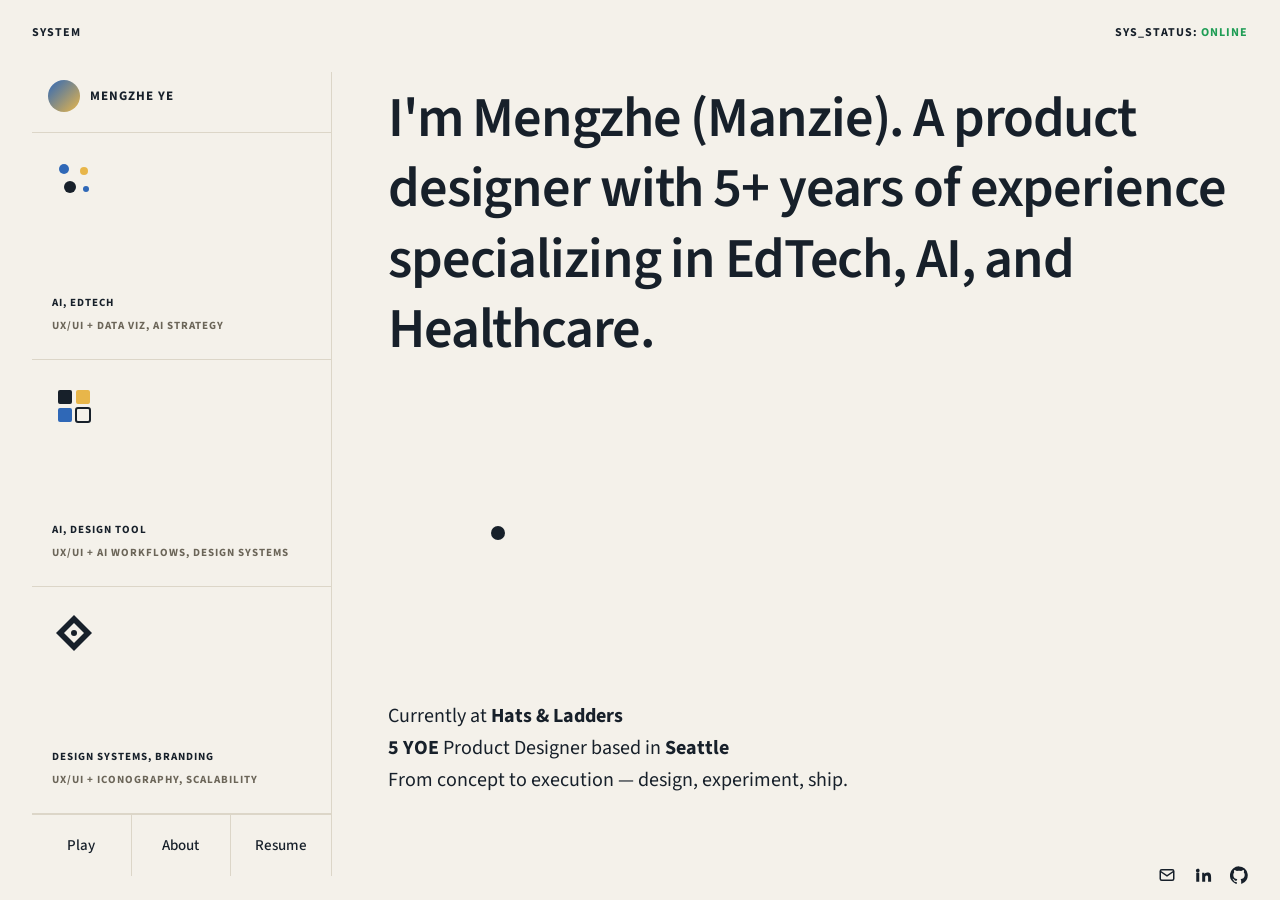
==== index.html @ 78b5b2fa "04/29" ====
<!DOCTYPE html>
<html lang="en">
<head>
  <meta charset="UTF-8">
  <meta name="viewport" content="width=device-width, initial-scale=1.0">
  <title>Mengzhe Ye — Thoughtful Creative</title>
  <style>
    @import url('https://fonts.googleapis.com/css2?family=Space+Mono:wght@400;700&family=Inter:wght@400;500;600;700;800;900&family=Source+Sans+Pro:wght@400;600;700&display=swap');

    * {
      margin: 0;
      padding: 0;
      box-sizing: border-box;
      text-decoration: none;
    }

    html, body {
      height: 100%;
      overflow: hidden;
    }

    body {
      background: #f4f1ea;
      font-family: 'Source Sans Pro', sans-serif;
      color: #17202a;
      -webkit-font-smoothing: antialiased;
    }

    /* ===== Top bar ===== */
    .topbar {
      position: fixed;
      top: 24px; left: 32px; right: 32px;
      display: flex;
      justify-content: space-between;
      align-items: center;
      font-family: 'Source Sans Pro', sans-serif;
      font-size: 12px;
      font-weight: 700;
      letter-spacing: 1px;
      color: #17202a;
      z-index: 50;
    }
    .status-online { color: #1f9d55; }

    /* ===== Layout ===== */
    .app {
      display: grid;
      grid-template-columns: 300px 1fr;
      height: 100vh;
      padding: 72px 32px 24px;
      gap: 0;
    }

    /* ===== Sidebar ===== */
    .sidebar {
      display: flex;
      flex-direction: column;
      border-right: 1px solid #dcd6c8;
      padding-right: 0;
    }

    .brand {
      padding: 8px 16px 20px;
      border-bottom: 1px solid #dcd6c8;
      display: flex;
      align-items: center;
      gap: 10px;
    }
    .brand-logo {
      width: 32px; height: 32px;
      border-radius: 50%;
      background: linear-gradient(135deg, #2F68B7 0%, #e8b64a 100%);
      flex-shrink: 0;
    }
    .brand-name {
      font-family: 'Source Sans Pro', sans-serif;
      font-size: 13px;
      font-weight: 700;
      letter-spacing: 1px;
    }

    .cards {
      flex: 1;
      display: flex;
      flex-direction: column;
    }

    .card {
      flex: 1;
      padding: 24px 20px;
      border-bottom: 1px solid #dcd6c8;
      cursor: pointer;
      position: relative;
      display: flex;
      flex-direction: column;
      justify-content: space-between;
      transition: background 0.25s ease, transform 0.25s ease, box-shadow 0.25s ease;
      background: transparent;
    }
    .card:hover {
      background: #ffffff;
      transform: translateX(4px);
      box-shadow: 0 8px 24px rgba(23, 32, 42, 0.08);
    }
    .card .card-logo {
      width: 44px; height: 44px;
      display: flex;
      align-items: center;
      justify-content: center;
      color: #17202a;
    }
    .card .card-logo svg { width: 100%; height: 100%; }

    .card .card-meta {
      font-family: 'Source Sans Pro', sans-serif;
      font-size: 11px;
      font-weight: 700;
      letter-spacing: 1px;
      color: #6b6558;
      line-height: 1.6;
    }
    .card .card-meta .tags {
      color: #17202a;
      display: block;
      margin-bottom: 6px;
    }

    .card .view-projects {
      position: absolute;
      top: 24px;
      right: 20px;
      height: 44px;
      display: flex;
      align-items: center;
      font-family: 'Source Sans Pro', sans-serif;
      font-size: 11px;
      font-weight: 700;
      letter-spacing: 1px;
      opacity: 0;
      transform: translateX(-4px);
      transition: opacity 0.25s ease, transform 0.25s ease;
      color: #17202a;
    }
    .card:hover .view-projects {
      opacity: 1;
      transform: translateX(0);
    }

    .bottom-nav {
      display: grid;
      grid-template-columns: 1fr 1fr 1fr;
      border-top: 1px solid #dcd6c8;
    }
    .bottom-nav a {
      padding: 20px 0;
      text-align: center;
      font-family: 'Source Sans Pro', sans-serif;
      font-size: 15px;
      font-weight: 500;
      color: #17202a;
      border-right: 1px solid #dcd6c8;
      cursor: pointer;
      transition: background 0.2s ease;
    }
    .bottom-nav a:last-child { border-right: none; }
    .bottom-nav a:hover { background: #ffffff; }

    /* ===== Main panel ===== */
    .main {
      position: relative;
      padding: 12px 0 0 56px;
      display: flex;
      flex-direction: column;
      justify-content: space-between;
      overflow: hidden;
    }

    /* Default hero */
    .hero {
      position: absolute;
      inset: 12px 0 80px 56px;
      display: flex;
      flex-direction: column;
      justify-content: space-between;
      opacity: 1;
      transition: opacity 0.35s ease;
    }
    .hero.hidden { opacity: 0; pointer-events: none; }

    .hero-headline {
      font-family: 'Source Sans Pro', sans-serif;
      font-weight: 600;
      font-size: clamp(36px, 4.4vw, 64px);
      letter-spacing: -0.02em;
      line-height: 1.25;
      max-width: 1100px;
      color: #17202a;
    }
    .hero-bullet {
      width: 14px; height: 14px;
      border-radius: 50%;
      background: #17202a;
      margin-left: 12%;
      align-self: flex-start;
    }
    .hero-meta {
      font-family: 'Source Sans Pro', sans-serif;
      font-size: 20px;
      line-height: 1.6;
      color: #17202a;
    }
    .hero-meta strong { font-weight: 700; }

    /* Preview (shown on hover) */
    .preview {
      position: absolute;
      inset: 12px 0 80px 56px;
      opacity: 0;
      pointer-events: none;
      transition: opacity 0.35s ease;
      overflow: hidden;
      border-radius: 6px;
    }
    .preview.active { opacity: 1; }

    .preview-bg {
      position: absolute;
      inset: 0;
      background-size: cover;
      background-position: center;
      transform: scale(1.04);
      transition: transform 0.6s ease;
    }
    .preview.active .preview-bg { transform: scale(1); }

    .preview-scrim {
      position: absolute;
      inset: 0;
      background: linear-gradient(180deg, rgba(10,18,32,0.25) 0%, rgba(10,18,32,0.6) 100%);
    }

    .preview-content {
      position: relative;
      height: 100%;
      padding: 48px 48px 56px;
      display: flex;
      flex-direction: column;
      justify-content: space-between;
      color: #ffffff;
    }
    .preview-title {
      font-family: 'Source Sans Pro', sans-serif;
      font-weight: 600;
      font-size: clamp(36px, 4.4vw, 64px);
      letter-spacing: -0.02em;
      line-height: 1.25;
      max-width: 900px;
    }
    .preview-info {
      display: grid;
      grid-template-columns: 1fr 1fr;
      gap: 48px;
      max-width: 900px;
    }
    .preview-info h4 {
      font-family: 'Source Sans Pro', sans-serif;
      font-size: 11px;
      font-weight: 700;
      letter-spacing: 1px;
      opacity: 0.8;
      margin-bottom: 10px;
    }
    .preview-info p {
      font-family: 'Source Sans Pro', sans-serif;
      font-size: 17px;
      line-height: 1.5;
      font-weight: 400;
    }
    .preview-info p strong { font-weight: 700; }
    .preview-info ul {
      list-style: none;
      display: flex;
      flex-direction: column;
      gap: 6px;
    }
    .preview-info ul li {
      font-family: 'Source Sans Pro', sans-serif;
      font-size: 17px;
      line-height: 1.4;
    }
    .preview-info ul li .ico { margin-right: 8px; }

    /* ===== Footer ===== */
    .footer {
      position: fixed;
      left: 32px; right: 32px; bottom: 16px;
      display: flex;
      justify-content: flex-end;
      align-items: center;
      font-family: 'Source Sans Pro', sans-serif;
      font-size: 12px;
      color: #4a4637;
      z-index: 40;
    }
    .footer .socials {
      display: flex;
      gap: 18px;
      color: #17202a;
    }
    .footer .socials a {
      color: #17202a;
      display: inline-flex;
      align-items: center;
      gap: 4px;
    }
    .footer .socials svg { width: 18px; height: 18px; }

    /* ===== Case Study Overlay ===== */
    .case-study {
      position: fixed;
      inset: 0;
      background: #f4f1ea;
      z-index: 100;
      overflow-y: auto;
      opacity: 0;
      pointer-events: none;
      transition: opacity 0.35s ease;
    }
    .case-study.open {
      opacity: 1;
      pointer-events: auto;
    }
    .case-study-inner {
      padding: 64px 144px;
      max-width: none;
    }

    .case-close {
      position: fixed;
      top: 64px;
      right: 144px;
      z-index: 110;
      background: #17202a;
      color: #f4f1ea;
      border: none;
      width: 44px;
      height: 44px;
      border-radius: 50%;
      cursor: pointer;
      font-family: 'Source Sans Pro', sans-serif;
      font-size: 20px;
      font-weight: 400;
      display: flex;
      align-items: center;
      justify-content: center;
      transition: transform 0.2s ease, background 0.2s ease;
    }
    .case-close:hover { transform: rotate(90deg); background: #000; }

    /* Header section */
    .cs-header {
      padding: 80px 0 0;
    }
    .cs-title {
      font-family: 'Source Sans Pro', sans-serif;
      font-size: clamp(40px, 5vw, 72px);
      font-weight: 700;
      letter-spacing: -0.02em;
      line-height: 1.05;
      color: #17202a;
      margin-bottom: 12px;
    }
    .cs-subtitle {
      font-family: 'Source Sans Pro', sans-serif;
      font-size: clamp(20px, 2vw, 28px);
      font-weight: 400;
      color: #17202a;
      margin-bottom: 64px;
    }
    .cs-facts {
      display: grid;
      grid-template-columns: repeat(4, 1fr);
      gap: 64px;
      max-width: 1400px;
    }
    .cs-facts h4 {
      font-family: 'Source Sans Pro', sans-serif;
      font-size: 20px;
      font-weight: 700;
      color: #17202a;
      margin-bottom: 16px;
    }
    .cs-facts ul {
      list-style: none;
    }
    .cs-facts li,
    .cs-facts p {
      font-family: 'Source Sans Pro', sans-serif;
      font-size: 17px;
      font-weight: 400;
      line-height: 1.5;
      color: #17202a;
    }

    /* Hero image placeholder */
    .cs-hero-image {
      margin-top: 80px;
      width: 100%;
      height: 1200px;
      background: #d5cfc0;
      border-radius: 4px;
      display: flex;
      align-items: center;
      justify-content: center;
      font-family: 'Source Sans Pro', sans-serif;
      font-size: 14px;
      font-weight: 600;
      letter-spacing: 1px;
      color: #8a8372;
      text-transform: uppercase;
    }

    /* Impact section */
    .cs-impact {
      margin-top: 80px;
      padding: 0;
    }
    .cs-impact-sub {
      font-family: 'Source Sans Pro', sans-serif;
      font-size: 16px;
      font-weight: 700;
      letter-spacing: 2px;
      color: #6b3fd4;
      text-transform: uppercase;
      margin-bottom: 16px;
    }
    .cs-impact-heading {
      font-family: 'Source Sans Pro', sans-serif;
      font-size: 24px;
      font-weight: 700;
      line-height: 1.25;
      letter-spacing: -0.01em;
      color: #17202a;
      margin-bottom: 16px;
      max-width: 1000px;
    }
    .cs-impact-grid {
      display: grid;
      grid-template-columns: 1fr 1fr;
      gap: 56px 96px;
    }
    .cs-stat-num {
      font-family: 'Source Sans Pro', sans-serif;
      font-size: 64px;
      font-weight: 700;
      line-height: 1.1;
      letter-spacing: -0.02em;
      color: #6b3fd4;
      margin-bottom: 12px;
    }
    .cs-stat-desc {
      font-family: 'Source Sans Pro', sans-serif;
      font-size: 20px;
      font-weight: 400;
      line-height: 1.45;
      color: #17202a;
      max-width: 520px;
    }

    /* Contribution section (reuses impact layout) */
    .cs-contribution {
      margin-top: 80px;
    }
    .cs-contribution-body {
      font-family: 'Source Sans Pro', sans-serif;
      font-size: 20px;
      font-weight: 400;
      line-height: 1.55;
      color: #17202a;
      width: 100%;
    }

    /* Detailed / narrative sections */
    .cs-detail {
      margin-top: 80px;
      padding: 0;
      max-width: 1400px;
    }
    .cs-section {
      margin-top: 104px;
    }
    .cs-section:last-child {
      padding-bottom: 96px;
    }
    .cs-section-body {
      font-family: 'Source Sans Pro', sans-serif;
      font-size: 20px;
      font-weight: 400;
      line-height: 1.55;
      color: #17202a;
      width: 100%;
    }
    .cs-section-body p + p { margin-top: 16px; }
    .cs-section-body ul {
      list-style: disc;
      padding-left: 24px;
      margin-top: 12px;
    }
    .cs-section-body ul li { margin-bottom: 8px; }

    /* Image blocks */
    .cs-images {
      margin-top: 40px;
      display: grid;
      gap: 24px;
    }
    .cs-images.layout-single   { grid-template-columns: 1fr; }
    .cs-images.layout-2-col    { grid-template-columns: repeat(2, 1fr); }
    .cs-images.layout-3-col    { grid-template-columns: repeat(3, 1fr); }
    .cs-images.layout-4-col    { grid-template-columns: repeat(4, 1fr); }
    .cs-images.layout-2x2      { grid-template-columns: repeat(2, 1fr); }
    .cs-images.layout-stacked  { grid-template-columns: 1fr; }
    .cs-images.layout-asymmetric {
      grid-template-columns: 2fr 1fr;
      grid-auto-rows: auto;
    }
    .cs-images.layout-asymmetric .cs-image:first-child { grid-row: span 2; }

    .cs-image {
      display: flex;
      flex-direction: column;
      gap: 10px;
    }
    .cs-image .cs-image-box {
      width: 100%;
      background: #d5cfc0;
      border-radius: 4px;
      display: flex;
      align-items: center;
      justify-content: center;
      font-family: 'Source Sans Pro', sans-serif;
      font-size: 12px;
      font-weight: 600;
      letter-spacing: 1px;
      color: #8a8372;
      text-transform: uppercase;
    }
    .cs-image .cs-image-caption {
      font-family: 'Source Sans Pro', sans-serif;
      font-size: 14px;
      font-weight: 400;
      color: #6b6558;
      line-height: 1.4;
    }
    .cs-lead {
      font-family: 'Source Sans Pro', sans-serif;
      font-size: clamp(18px, 1.4vw, 22px);
      font-weight: 400;
      color: #17202a;
      margin-bottom: 24px;
    }
    .cs-headline {
      font-family: 'Source Sans Pro', sans-serif;
      font-size: clamp(36px, 3.6vw, 56px);
      font-weight: 700;
      line-height: 1.15;
      letter-spacing: -0.01em;
      color: #17202a;
      margin-bottom: 40px;
    }
    .cs-body {
      font-family: 'Source Sans Pro', sans-serif;
      font-size: clamp(17px, 1.2vw, 20px);
      font-weight: 400;
      line-height: 1.6;
      color: #17202a;
      max-width: 1100px;
    }
    /* Overview callouts */
    .cs-callouts { display: grid; grid-template-columns: 1fr 1fr; gap: 24px; margin-top: 40px; }
    .cs-callout { border-radius: 20px; padding: 32px; display: flex; flex-direction: column; gap: 24px; }
    .cs-callout--purple { background: #e6dbf7; }
    .cs-callout--cream { background: #f4e8d0; }
    .cs-callout-tag {
      display: inline-block; align-self: flex-start; padding: 8px 16px; border-radius: 10px;
      font-family: 'Source Sans Pro', sans-serif; font-size: 18px; font-weight: 700; color: #17202a;
    }
    .cs-callout--purple .cs-callout-tag { background: #c9b5ea; }
    .cs-callout--cream .cs-callout-tag { background: #e8d5a5; }
    .cs-callout-body {
      font-family: 'Source Sans Pro', sans-serif; font-size: 22px; font-weight: 400;
      line-height: 1.5; color: #17202a; margin: 0;
    }
    .cs-callout-icon { font-size: 40px; margin-top: auto; }
    .cs-goal {
      margin-top: 24px; background: #faf9fb; border-radius: 20px;
      padding: 48px 56px; text-align: center;
    }
    .cs-goal-icon { font-size: 48px; margin-bottom: 16px; }
    .cs-goal-heading {
      font-family: 'Source Sans Pro', sans-serif; font-size: 32px; font-weight: 700;
      color: #17202a; margin: 0 0 24px 0;
    }
    .cs-goal-list {
      list-style: none; padding: 0; margin: 0 auto; display: flex; flex-direction: column;
      gap: 16px; max-width: 760px; text-align: left;
    }
    .cs-goal-list li {
      display: flex; align-items: flex-start; gap: 16px;
      font-family: 'Source Sans Pro', sans-serif; font-size: 22px; line-height: 1.5; color: #17202a;
    }
    .cs-goal-check {
      flex-shrink: 0; width: 32px; height: 32px; border-radius: 8px;
      background: #8b5cf6; color: #fff; display: flex; align-items: center; justify-content: center;
      font-weight: 700; font-size: 18px; margin-top: 2px;
    }
    /* Split layout (Solution) */
    .cs-split {
      display: grid; grid-template-columns: 308px 1fr; gap: 80px; align-items: start; margin-top: 24px;
    }
    .cs-split-left {
      position: sticky; top: 80px; opacity: 0; transform: translateX(-40px);
      transition: opacity 0.7s ease, transform 0.7s ease;
    }
    .cs-split-left.is-visible { opacity: 1; transform: translateX(0); }
    .cs-split-right { display: flex; flex-direction: column; gap: 32px; }
    @media (max-width: 900px) {
      .cs-split { grid-template-columns: 1fr; gap: 32px; }
      .cs-split-left { position: static; }
    }
    .cs-tabs { display: flex; flex-direction: column; gap: 8px; }
    .cs-tab {
      text-align: left; background: transparent; border: none; border-left: 3px solid #e5e7eb;
      padding: 14px 20px; cursor: pointer; font-family: 'Source Sans Pro', sans-serif;
      font-size: 18px; font-weight: 500; line-height: 1.4; color: #6b7280;
      transition: all 0.25s ease;
    }
    .cs-tab:hover { color: #17202a; }
    .cs-tab.is-active {
      border-left-color: #6b3fd4; color: #17202a; font-weight: 700; background: #f5f0ff;
    }
    .cs-tab-num {
      display: block; font-family: 'Space Mono', monospace; font-size: 12px;
      color: #6b3fd4; letter-spacing: 0.08em; margin-bottom: 4px;
    }
    .cs-tab-panel { display: none; }
    .cs-tab-panel.is-active { display: block; }
    .cs-image-box.cs-image-contain {
      background: #f5f0ff; display: flex; align-items: center; justify-content: center;
      padding: 24px; box-sizing: border-box; height: auto !important;
    }
    .cs-image-contain img { width: 100%; height: auto; display: block; }
    /* Research synthesis graph */
    .cs-synth { margin-top: 40px; position: relative; }
    .cs-synth-quotes { display: grid; grid-template-columns: 1fr 1fr 1fr; gap: 24px; align-items: center; }
    .cs-synth-col { display: flex; flex-direction: column; gap: 24px; }
    .cs-synth-quote {
      background: #f5f2fa; border-radius: 16px; padding: 28px 28px 24px;
      box-shadow: 0 1px 2px rgba(0,0,0,0.03);
    }
    .cs-synth-mark {
      font-family: 'Source Sans Pro', sans-serif; font-size: 40px; line-height: 1;
      font-weight: 700; color: #4a3f8a; margin-bottom: 12px;
    }
    .cs-synth-text {
      font-family: 'Source Sans Pro', sans-serif; font-size: 18px; font-weight: 600;
      line-height: 1.45; color: #4a3f8a; margin: 0 0 20px 0;
    }
    .cs-synth-role {
      font-family: 'Source Sans Pro', sans-serif; font-size: 14px; color: #6b6b85;
    }
    .cs-synth-arrows { height: 80px; position: relative; margin: 8px 0; }
    .cs-synth-arrows svg { width: 100%; height: 100%; display: block; }
    .cs-synth-challenges { display: grid; grid-template-columns: 1fr 1fr 1fr; gap: 24px; }
    .cs-synth-challenge {
      background: #4a3f8a; color: #fff; border-radius: 16px; padding: 28px; min-height: 180px;
    }
    .cs-synth-challenge-label {
      font-family: 'Source Sans Pro', sans-serif; font-size: 14px; font-weight: 400;
      color: #c9c2e8; margin-bottom: 12px;
    }
    .cs-synth-challenge-title {
      font-family: 'Source Sans Pro', sans-serif; font-size: 20px; font-weight: 700;
      line-height: 1.35; margin: 0;
    }
    /* Insights 4-card row */
    .cs-insight-grid {
      margin-top: 40px; display: grid; grid-template-columns: repeat(4, 1fr); gap: 32px;
    }
    .cs-insight-card { display: flex; flex-direction: column; gap: 20px; }
    .cs-insight-icon { font-size: 48px; line-height: 1; }
    .cs-insight-text {
      font-family: 'Source Sans Pro', sans-serif; font-size: 20px; font-weight: 400;
      line-height: 1.5; color: #17202a; margin: 0;
    }
    /* Case study top nav */
    .cs-topnav {
      position: sticky; top: 16px; z-index: 5;
      display: grid; grid-template-columns: 1fr 2fr 1fr; align-items: center;
      padding: 16px 28px; margin: 16px 24px 0;
      background: #0e1218; border: 1px solid #2a2f38; border-radius: 18px;
      font-family: 'Source Sans Pro', sans-serif; font-size: 16px; color: #d8dde5;
    }
    .cs-topnav-left { text-align: left; display: flex; align-items: center; gap: 10px; }
    .cs-topnav-center { text-align: center; color: #fff; font-weight: 500; }
    .cs-topnav-right {
      text-align: right; display: flex; align-items: center; justify-content: flex-end; gap: 10px;
      font-family: 'Source Sans Pro', sans-serif; font-size: 16px; font-weight: 700;
      letter-spacing: 2px; color: #6b3fd4; text-transform: uppercase;
    }
    .cs-topnav-right::before {
      content: ""; width: 8px; height: 8px; border-radius: 50%;
      background: #6b3fd4; box-shadow: 0 0 10px #6b3fd4;
    }
    .cs-topnav-back {
      cursor: pointer; background: none; border: none; color: #d8dde5; font-size: 16px;
      display: inline-flex; align-items: center; gap: 8px; padding: 0; font-family: inherit;
    }
    .cs-topnav-back:hover { color: #fff; }
  </style>
</head>
<body>

  <div class="topbar">
    <span>SYSTEM</span>
    <span>SYS_STATUS: <span class="status-online">ONLINE</span></span>
  </div>

  <div class="app">

    <!-- SIDEBAR -->
    <aside class="sidebar">

      <div class="brand">
        <div class="brand-logo"></div>
        <div class="brand-name">MENGZHE YE</div>
      </div>

      <div class="cards">

        <div class="card" data-project="cluster">
          <div class="card-logo">
            <svg viewBox="0 0 44 44" fill="none">
              <circle cx="12" cy="12" r="5" fill="#2F68B7"/>
              <circle cx="32" cy="14" r="4" fill="#e8b64a"/>
              <circle cx="18" cy="30" r="6" fill="#17202a"/>
              <circle cx="34" cy="32" r="3" fill="#2F68B7"/>
            </svg>
          </div>
          <div class="card-meta">
            <span class="tags">AI, EDTECH</span>
            UX/UI + DATA VIZ, AI STRATEGY
          </div>
          <div class="view-projects">View project ↗</div>
        </div>

        <div class="card" data-project="imagegen">
          <div class="card-logo">
            <svg viewBox="0 0 44 44" fill="none">
              <rect x="6" y="6" width="14" height="14" rx="2" fill="#17202a"/>
              <rect x="24" y="6" width="14" height="14" rx="2" fill="#e8b64a"/>
              <rect x="6" y="24" width="14" height="14" rx="2" fill="#2F68B7"/>
              <rect x="24" y="24" width="14" height="14" rx="2" stroke="#17202a" stroke-width="2"/>
            </svg>
          </div>
          <div class="card-meta">
            <span class="tags">AI, DESIGN TOOL</span>
            UX/UI + AI WORKFLOWS, DESIGN SYSTEMS
          </div>
          <div class="view-projects">View project ↗</div>
        </div>

        <div class="card" data-project="icons">
          <div class="card-logo">
            <svg viewBox="0 0 44 44" fill="none">
              <path d="M22 4 L40 22 L22 40 L4 22 Z" fill="#17202a"/>
              <path d="M22 12 L32 22 L22 32 L12 22 Z" fill="#f4f1ea"/>
              <circle cx="22" cy="22" r="3" fill="#17202a"/>
            </svg>
          </div>
          <div class="card-meta">
            <span class="tags">DESIGN SYSTEMS, BRANDING</span>
            UX/UI + ICONOGRAPHY, SCALABILITY
          </div>
          <div class="view-projects">View project ↗</div>
        </div>

      </div>

      <nav class="bottom-nav">
        <a href="#play">Play</a>
        <a href="#about">About</a>
        <a href="#resume">Resume</a>
      </nav>

    </aside>

    <!-- MAIN PANEL -->
    <main class="main">

      <div class="hero" id="hero">
        <h1 class="hero-headline">
          I'm Mengzhe (Manzie). A product designer with 5+ years of experience specializing in EdTech, AI, and Healthcare.
        </h1>
        <div class="hero-bullet"></div>
        <div class="hero-meta">
          Currently at <strong>Hats &amp; Ladders</strong><br>
          <strong>5 YOE</strong> Product Designer based in <strong>Seattle</strong><br>
          From concept to execution — design, experiment, ship.
        </div>
      </div>

      <!-- Project previews -->
      <div class="preview" data-preview="cluster">
        <div class="preview-bg" style="background:
          radial-gradient(circle at 20% 30%, rgba(47,104,183,0.9), transparent 45%),
          radial-gradient(circle at 80% 20%, rgba(232,182,74,0.75), transparent 50%),
          radial-gradient(circle at 60% 80%, rgba(23,32,42,0.95), transparent 60%),
          linear-gradient(135deg, #0c1a2e 0%, #1b3a63 100%);"></div>
        <div class="preview-scrim"></div>
        <div class="preview-content">
          <h2 class="preview-title">Gamified Middle School Career Learning Platform</h2>
          <div class="preview-info">
            <div>
              <h4>ROLE</h4>
              <p><strong>Lead Designer</strong> of AI-driven insight reports for career-readiness educators</p>
            </div>
            <div>
              <h4>IMPACT</h4>
              <ul>
                <li><span class="ico">🧭</span><strong>Clarified AI outputs</strong> into actionable insights</li>
                <li><span class="ico">🤝</span><strong>Raised educator trust</strong> with transparent reasoning</li>
                <li><span class="ico">📈</span><strong>Scaled reporting</strong> across 100+ district cohorts</li>
              </ul>
            </div>
          </div>
        </div>
      </div>

      <div class="preview" data-preview="imagegen">
        <div class="preview-bg" style="background:
          radial-gradient(circle at 75% 25%, rgba(232,182,74,0.85), transparent 55%),
          radial-gradient(circle at 25% 75%, rgba(47,104,183,0.85), transparent 55%),
          linear-gradient(135deg, #1a1d2b 0%, #3b2a12 100%);"></div>
        <div class="preview-scrim"></div>
        <div class="preview-content">
          <h2 class="preview-title">Scalable AI Image Generation Tool</h2>
          <div class="preview-info">
            <div>
              <h4>ROLE</h4>
              <p><strong>Product Designer</strong> for an internal AI image tool used across marketing &amp; product</p>
            </div>
            <div>
              <h4>IMPACT</h4>
              <ul>
                <li><span class="ico">⚡</span><strong>Cut production time</strong> by 70% on visual assets</li>
                <li><span class="ico">🎨</span><strong>Preserved brand</strong> across AI-generated output</li>
                <li><span class="ico">🧩</span><strong>Shipped prompt library</strong> adopted by 4 teams</li>
              </ul>
            </div>
          </div>
        </div>
      </div>

      <div class="preview" data-preview="icons">
        <div class="preview-bg" style="background:
          radial-gradient(circle at 30% 30%, rgba(47,104,183,0.8), transparent 55%),
          radial-gradient(circle at 70% 70%, rgba(244,241,234,0.2), transparent 55%),
          linear-gradient(135deg, #0f1420 0%, #26304a 100%);"></div>
        <div class="preview-scrim"></div>
        <div class="preview-content">
          <h2 class="preview-title">Scalable Icon System</h2>
          <div class="preview-info">
            <div>
              <h4>ROLE</h4>
              <p><strong>Design Systems Lead</strong> on a unified iconography library across platforms</p>
            </div>
            <div>
              <h4>IMPACT</h4>
              <ul>
                <li><span class="ico">🧱</span><strong>Unified 400+ icons</strong> into a single token system</li>
                <li><span class="ico">🚀</span><strong>Cut handoff time</strong> for new features by 40%</li>
                <li><span class="ico">🪞</span><strong>Consistent brand</strong> across web, mobile &amp; docs</li>
              </ul>
            </div>
          </div>
        </div>
      </div>

    </main>
  </div>

  <!-- ===== Case Study: Cluster Report Insights ===== -->
  <div class="case-study" id="case-cluster" aria-hidden="true">
    <div class="case-study-inner">

      <nav class="cs-topnav">
        <div class="cs-topnav-left">
          <button class="cs-topnav-back" id="cs-topnav-home" aria-label="Back to home">← Home</button>
        </div>
        <div class="cs-topnav-center">Career Education — Gamified MS Career Learning Platform</div>
        <div class="cs-topnav-right">Context</div>
      </nav>

      <section class="cs-header">
        <h1 class="cs-title">Reimagining Career Exploration Through Gamified Learning Systems.</h1>
        <p class="cs-subtitle">Product Designer @Hats &amp; Ladders</p>

        <div class="cs-facts">
          <div>
            <h4>Timeline</h4>
            <p>4 months</p>
          </div>
          <div>
            <h4>Role</h4>
            <ul>
              <li>AI Strategy</li>
              <li>UX / UI Design</li>
              <li>Data Visualization</li>
              <li>User Testing</li>
            </ul>
          </div>
          <div>
            <h4>With</h4>
            <ul>
              <li>Product Manager</li>
              <li>Engineering Team</li>
              <li>Data Scientist</li>
              <li>Learning Designers</li>
            </ul>
          </div>
          <div>
            <h4>Team</h4>
            <p>AI Platform Team</p>
          </div>
        </div>
      </section>

      <div class="cs-hero-image">Header image placeholder</div>

      <section class="cs-impact">
        <div class="cs-impact-sub">Impact</div>
        <h2 class="cs-impact-heading">What we achieved in 2026 Q1</h2>
        <div class="cs-impact-grid">
          <div>
            <div class="cs-stat-num">10+</div>
            <p class="cs-stat-desc">new school district contracts by enabling more flexible, classroom-ready delivery.</p>
          </div>
          <div>
            <div class="cs-stat-num">Tier 2</div>
            <p class="cs-stat-desc">verified, expanding the addressable learner base from 300K workforce-focused Climbers to over 30M students across grades 6–12.</p>
          </div>
          <div>
            <div class="cs-stat-num">5+</div>
            <p class="cs-stat-desc">new industry partnerships with instructional leaders including IBM SkillsBuild, the NFL, and AT&amp;T.</p>
          </div>
          <div>
            <div class="cs-stat-num">3×</div>
            <p class="cs-stat-desc">students leave their first session with a strong sense of direction—shifting from exploration to decision.</p>
          </div>
        </div>
      </section>

      <section class="cs-contribution">
        <div class="cs-impact-sub">My Contribution</div>
        <h2 class="cs-impact-heading">How I shaped the experience</h2>
        <p class="cs-contribution-body">
          I designed and shipped a middle school platform experience that balances student engagement with educator control—turning structured curriculum into something students actually want to use. My core contribution was building the system that connects it all: aligning progression logic, content frameworks, and UI patterns into a scalable experience. This enabled personalized learning for students while giving educators meaningful visibility—shifting the platform from a static tool into an engaging, guided learning environment.
        </p>
      </section>

      <!-- OVERVIEW -->
      <section id="Overview" class="cs-section">
        <div class="cs-impact-sub">Business Goals</div>
        <h2 class="cs-impact-heading">Why career education needed to feel more alive</h2>
        <p class="cs-body">
          Middle school is the core opportunity as we upgrade our MVP product with new features and "magic moments" to nail product market fit. We need to acquire new industry partners and grow sales funnel with school districts. We also found most competitors focus on tracking things to finish—tracking hours, scheduling, and video resources—few effectively capture or validate what students actually learn.
        </p>
        <div class="cs-callouts">
          <div class="cs-callout cs-callout--purple">
            <span class="cs-callout-tag">District Needs</span>
            <p class="cs-callout-body">Districts need structured, standards-aligned content — but coaches need the flexibility to adapt delivery in real time. Current models force a choice between the two.</p>
            <div class="cs-callout-icon">👥</div>
          </div>
          <div class="cs-callout cs-callout--cream">
            <span class="cs-callout-tag">Our Technical Limitation</span>
            <p class="cs-callout-body">The existing assignment framework and constraints within the Learnosity API integration slow down our ability to build scalable, brand-aligned gamified experiences.</p>
            <div class="cs-callout-icon">⏳</div>
          </div>
        </div>
        <div class="cs-goal">
          <div class="cs-goal-icon">🎯</div>
          <h3 class="cs-goal-heading">2025 Q4 and 2026 Q1-2 Goal</h3>
          <ul class="cs-goal-list">
            <li><span class="cs-goal-check">✓</span><span>Boost at least #1M in school district sales and prove product market fit with MS program (app+workbooks+toolkit)</span></li>
            <li><span class="cs-goal-check">✓</span><span>Empower and delight our users: create a virtuous cycle of engagement and</span></li>
          </ul>
        </div>
      </section>

      <!-- DESIGN GOALS -->
      <section id="solution" class="cs-section">
        <div class="cs-impact-sub">Solution</div>
        <h2 class="cs-impact-heading">A progressive journey through clusters, pathways, and Hats</h2>
        <div class="cs-section-body">
          <p>The final experience centers on discovering career "Hats" across 16 clusters through engaging, easy-to-digest activities. Learners begin with broad exploration, progress into clusters and related pathways, and then unlock more specific career content based on their activity history.</p>
          <p>The product combines gamified moments like "Your Work Personality," "Unlock Hat Packs," and scenario-based activities with instructor-led lessons. This allows educators to run structured classroom workshops while still giving students a personalized sense of discovery.</p>
        </div>
        <div class="cs-split" data-tab-group="solution">
          <div class="cs-split-left">
            <div class="cs-tabs" role="tablist">
              <button class="cs-tab is-active" data-tab="0" role="tab"><span class="cs-tab-num">01</span>Unlocking Career Content (Clusters & Pathways)</button>
              <button class="cs-tab" data-tab="1" role="tab"><span class="cs-tab-num">02</span>Hat Search (Find what career connects with your interest)</button>
              <button class="cs-tab" data-tab="2" role="tab"><span class="cs-tab-num">03</span>Profile: Where Progress Becomes Power</button>
            </div>
          </div>
          <div class="cs-split-right">
            <div class="cs-tab-panel is-active" data-panel="0">
              <div class="cs-image"><div class="cs-image-box cs-image-contain"><img src="images/career-education/gif-01.gif" alt="Unlocking Career Content"></div></div>
            </div>
            <div class="cs-tab-panel" data-panel="1">
              <div class="cs-image"><div class="cs-image-box cs-image-contain" style="height: 640px;">Image placeholder</div></div>
            </div>
            <div class="cs-tab-panel" data-panel="2">
              <div class="cs-image"><div class="cs-image-box cs-image-contain" style="height: 640px;">Image placeholder</div></div>
            </div>
          </div>
        </div>
      </section>

      <!-- RESEARCH -->
      <section id="research" class="cs-section">
        <div class="cs-impact-sub">Research</div>
        <h2 class="cs-impact-heading">Learning from district buyers, current users, and early demos</h2>
        <div class="cs-section-body">
          <p>I partnered closely with the sales team to synthesize prior research and uncover deeper industry insights from their conversations with school and district purchasers. We also ran four collaborative workshops with current users from the New York City Department of Youth and Community Development to validate the feature direction.</p>
          <p>To make feedback concrete, I created feature demos for prospective district administrators. Their reactions helped us iterate toward stronger product-market alignment and clarify which parts of the experience needed to support classroom delivery, buyer confidence, and student motivation at the same time.</p>
        </div>
        <div class="cs-synth">
          <div class="cs-synth-quotes">
            <div class="cs-synth-col">
              <div class="cs-synth-quote">
                <div class="cs-synth-mark">"</div>
                <p class="cs-synth-text">Managing multiple versions of design files is like assembling a puzzle with missing pieces.</p>
                <div class="cs-synth-role">Front-end Developer</div>
              </div>
            </div>
            <div class="cs-synth-col">
              <div class="cs-synth-quote">
                <div class="cs-synth-mark">"</div>
                <p class="cs-synth-text">Our existing workflows are consistently hindered by inconsistencies and obstacles.</p>
                <div class="cs-synth-role">Front-end Developer</div>
              </div>
              <div class="cs-synth-quote">
                <div class="cs-synth-mark">"</div>
                <p class="cs-synth-text">It's frustrating to waste time searching for the latest version of components and rebuilding things from scratch.</p>
                <div class="cs-synth-role">UX Designer</div>
              </div>
            </div>
            <div class="cs-synth-col">
              <div class="cs-synth-quote">
                <div class="cs-synth-mark">"</div>
                <p class="cs-synth-text">We're eager to launch our new platform, but the lack of responsiveness and scalability is holding us back.</p>
                <div class="cs-synth-role">Product Manager</div>
              </div>
            </div>
          </div>
          <div class="cs-synth-arrows" aria-hidden="true">
            <svg viewBox="0 0 1000 80" preserveAspectRatio="none">
              <path d="M 166 0 Q 166 60 166 72" stroke="#8b7fc4" stroke-width="1.5" fill="none"/>
              <path d="M 500 0 Q 500 60 500 72" stroke="#8b7fc4" stroke-width="1.5" fill="none"/>
              <path d="M 833 0 Q 833 60 833 72" stroke="#8b7fc4" stroke-width="1.5" fill="none"/>
              <path d="M 166 72 L 160 64 M 166 72 L 172 64" stroke="#8b7fc4" stroke-width="1.5" fill="none"/>
              <path d="M 500 72 L 494 64 M 500 72 L 506 64" stroke="#8b7fc4" stroke-width="1.5" fill="none"/>
              <path d="M 833 72 L 827 64 M 833 72 L 839 64" stroke="#8b7fc4" stroke-width="1.5" fill="none"/>
            </svg>
          </div>
          <div class="cs-synth-challenges">
            <div class="cs-synth-challenge">
              <div class="cs-synth-challenge-label">Challenge #1</div>
              <p class="cs-synth-challenge-title">Inefficient workflows for both Design and UX teams.</p>
            </div>
            <div class="cs-synth-challenge">
              <div class="cs-synth-challenge-label">Challenge #2</div>
              <p class="cs-synth-challenge-title">Insufficient communication among Design and UX teams.</p>
            </div>
            <div class="cs-synth-challenge">
              <div class="cs-synth-challenge-label">Challenge #3</div>
              <p class="cs-synth-challenge-title">Challenges in new business platforms due to lack of scalability.</p>
            </div>
          </div>
        </div>
      </section>

      <!-- INSIGHTS -->
      <section id="insights" class="cs-section">
        <div class="cs-impact-sub">Building While Learning</div>
        <h2 class="cs-impact-heading">The product needed modularity, feedback, guidance, and multiple ways to learn</h2>
        <div class="cs-section-body">
          <p>Multiple rounds of early testing and product discovery helped us identify the "aha" moments that spark curiosity about new careers. The strongest moments came when learners could connect broad cluster exploration to a specific career Hat and see evidence that their actions were shaping a more personal path.</p>
        </div>
        <div class="cs-insight-grid">
          <div class="cs-insight-card">
            <div class="cs-insight-icon">🧱</div>
            <p class="cs-insight-text">Learning activities should be modular and digestible, allowing flexible pacing that adapts to different instructional needs (individual coach or a school administrator).</p>
          </div>
          <div class="cs-insight-card">
            <div class="cs-insight-icon">🔄</div>
            <p class="cs-insight-text">The feedback system should provide personalized feedback to unblock users to move from Career Cluster learning to a specific Career Hat.</p>
          </div>
          <div class="cs-insight-card">
            <div class="cs-insight-icon">🖥️</div>
            <p class="cs-insight-text">The navigation and interface should reinforce the gamified experience, with timely prompts that guide learners seamlessly to their next activity.</p>
          </div>
          <div class="cs-insight-card">
            <div class="cs-insight-icon">🎛️</div>
            <p class="cs-insight-text">Interface should have multi modality of learning can lead to deeper understanding and longer-term retention.</p>
          </div>
        </div>
      </section>

      <!-- GAME MECHANISM -->
      <section id="game-mechanism" class="cs-section">
        <div class="cs-impact-sub">Game Mechanism</div>
        <h2 class="cs-impact-heading">Reveal content gradually so exploration becomes direction</h2>
        <div class="cs-section-body">
          <p>The experience is designed as a progressive journey where students unlock career content and role-based experiences through exploration and interaction. Instead of exposing everything at once, content is revealed based on engagement and evolving interests.</p>
          <p>The core loop turns student actions into momentum: complete one Cluster Quiz to unlock two new Clusters, complete a Pathway Quiz to unlock advanced Tier 2 clusters, and give ratings to unlock more personalized recommendations.</p>
        </div>
        <div class="cs-images layout-single">
          <div class="cs-image">
            <div class="cs-image-box" style="height: 900px;">Image placeholder</div>
            <div class="cs-image-caption">Game flow for unlocking clusters, pathways, and personalized recommendations.</div>
          </div>
        </div>
      </section>

      <!-- DEVELOPMENT -->
      <section id="development" class="cs-section">
        <div class="cs-impact-sub">Development</div>
        <h2 class="cs-impact-heading">Designing through agile delivery from Sprint 28 to Sprint 40</h2>
        <div class="cs-section-body">
          <p>During development, we worked in agile mode from Sprint 28 through Sprint 40. The team set up CMS structures for cross-product features and launched the main Cluster Exploration experience in the app.</p>
          <p>Because the experience was being designed and built in parallel, we used each sprint to validate specific design questions. The biggest iteration areas were dashboard navigation, the Hat page, and the Profile page.</p>
        </div>
        <div class="cs-images layout-single">
          <div class="cs-image">
            <div class="cs-image-box" style="height: 760px;">Image placeholder</div>
            <div class="cs-image-caption">Dashboard navigation iteration.</div>
          </div>
        </div>
      </section>

      <!-- DASHBOARD ITERATION -->
      <section id="dashboard-iteration" class="cs-section">
        <div class="cs-impact-sub">Design Challenge 01</div>
        <h2 class="cs-impact-heading">Make the dashboard more goal-directed</h2>
        <div class="cs-section-body">
          <p>Feedback from school purchasers showed that learners and coaches needed clearer structure and more actionable next steps. Entry points to main learning pages were getting lost in the interface, and the greeting widget pulled focus away from key actions.</p>
          <p>I reduced the screen space dedicated to the greeting, merged navigation with the primary next action, and introduced background visuals that reinforced the climbing metaphor. The dashboard became more useful as a launch point for students and a clearer instruction surface for coaches.</p>
        </div>
        <div class="cs-images layout-single">
          <div class="cs-image">
            <div class="cs-image-box" style="height: 760px;">Image placeholder</div>
            <div class="cs-image-caption">Dashboard navigation moved toward clearer entry points and next actions.</div>
          </div>
        </div>
      </section>

      <!-- HAT PAGE ITERATION -->
      <section id="hat-page-iteration" class="cs-section">
        <div class="cs-impact-sub">Design Challenge 02</div>
        <h2 class="cs-impact-heading">Reduce scrolling and make Hat content easier to explore</h2>
        <div class="cs-section-body">
          <p>The Hat page needed to make modular assignment faster and more intuitive for coaches while keeping the student experience playful. A long scrolling page buried key information, and early layouts made it hard to scale activity types.</p>
          <p>We shifted to a flipped-card interaction that made information more interactive and easier to scan. The back of the "Player Card" introduced stats, ratings, and labels, giving career content a more game-like credibility while preserving space for larger activity moments.</p>
        </div>
        <div class="cs-images layout-stacked">
          <div class="cs-image">
            <div class="cs-image-box" style="height: 760px;">Image placeholder</div>
            <div class="cs-image-caption">Hat page iteration from long scrolling content to a more interactive card model.</div>
          </div>
          <div class="cs-image">
            <div class="cs-image-box" style="height: 760px;">Image placeholder</div>
            <div class="cs-image-caption">Process exploration for Hat activity layout and scalable navigation.</div>
          </div>
        </div>
      </section>

      <!-- PROFILE ITERATION -->
      <section id="profile-iteration" class="cs-section">
        <div class="cs-impact-sub">Design Challenge 03</div>
        <h2 class="cs-impact-heading">Turn Profile into a living record of progress</h2>
        <div class="cs-section-body">
          <p>Profile needed to become the student's home base: a place where activities, challenges, and reflections turned into visible progress. Early versions felt fun, but scattered sections made it hard for students to understand what information they had earned or why it mattered.</p>
          <p>I moved the profile panel into a stronger central position, grouped information more clearly, and highlighted recent badges to make progress feel visible and rewarding. The goal was to help students connect dream interests to actual high school choices, classes, and extracurriculars.</p>
        </div>
        <div class="cs-images layout-single">
          <div class="cs-image">
            <div class="cs-image-box" style="height: 760px;">Image placeholder</div>
            <div class="cs-image-caption">Profile page iteration for stronger identity, grouping, and visible rewards.</div>
          </div>
        </div>
      </section>

      <!-- LAUNCH -->
      <section id="launch" class="cs-section">
        <div class="cs-impact-sub">Launch</div>
        <h2 class="cs-impact-heading">Middle School product launched with NEISD students</h2>
        <div class="cs-section-body">
          <p>The Middle School product launched in January with North East ISD students. The launch validated the direction of a more modular, classroom-ready, and student-centered career learning experience.</p>
          <p>My main takeaway was that career learning becomes more powerful when the system does not simply ask students to complete content, but helps them recognize themselves inside the content. The design work was about creating that bridge: from district requirements to coach facilitation, from clusters to Hats, and from playful exploration to a clearer next step.</p>
        </div>
        <div class="cs-images layout-single">
          <div class="cs-image">
            <div class="cs-image-box" style="height: 760px;">Image placeholder</div>
            <div class="cs-image-caption">Launch moment for the Middle School career learning product.</div>
          </div>
        </div>
      </section>

    </div>
  </div>

  <footer class="footer">
    <div class="socials">
      <a href="mailto:mengzheye@gmail.com" aria-label="Email">
        <svg viewBox="0 0 24 24" fill="none" stroke="currentColor" stroke-width="2"><rect x="3" y="5" width="18" height="14" rx="2"/><path d="M3 7l9 6 9-6"/></svg>
      </a>
      <a href="#" aria-label="LinkedIn">
        <svg viewBox="0 0 24 24" fill="currentColor"><path d="M4.98 3.5a2.5 2.5 0 11.02 5 2.5 2.5 0 01-.02-5zM3 9h4v12H3V9zm7 0h3.8v1.7h.1c.5-1 1.9-2 3.9-2 4.2 0 5 2.7 5 6.3V21h-4v-5.3c0-1.3 0-3-1.8-3s-2.1 1.4-2.1 2.9V21h-4V9z"/></svg>
      </a>
      <a href="https://github.com/mengzheye" aria-label="GitHub">
        <svg viewBox="0 0 24 24" fill="currentColor"><path d="M12 .5a12 12 0 00-3.8 23.4c.6.1.8-.3.8-.6v-2.1c-3.3.7-4-1.6-4-1.6-.5-1.4-1.3-1.8-1.3-1.8-1.1-.7.1-.7.1-.7 1.2.1 1.8 1.2 1.8 1.2 1.1 1.8 2.8 1.3 3.5 1 .1-.8.4-1.3.7-1.6-2.6-.3-5.4-1.3-5.4-5.9 0-1.3.5-2.4 1.2-3.2-.1-.3-.5-1.5.1-3.2 0 0 1-.3 3.3 1.2a11.4 11.4 0 016 0c2.3-1.5 3.3-1.2 3.3-1.2.7 1.7.2 2.9.1 3.2.8.8 1.2 1.9 1.2 3.2 0 4.6-2.8 5.6-5.5 5.9.4.4.8 1.1.8 2.2v3.3c0 .3.2.7.8.6A12 12 0 0012 .5z"/></svg>
      </a>
    </div>
  </footer>

  <script>
    const cards = document.querySelectorAll('.card');
    const hero = document.getElementById('hero');
    const previews = document.querySelectorAll('.preview');

    function show(projectId) {
      hero.classList.add('hidden');
      previews.forEach(p => {
        p.classList.toggle('active', p.dataset.preview === projectId);
      });
    }
    function reset() {
      hero.classList.remove('hidden');
      previews.forEach(p => p.classList.remove('active'));
    }

    cards.forEach(card => {
      card.addEventListener('mouseenter', () => show(card.dataset.project));
      card.addEventListener('mouseleave', reset);
      card.addEventListener('focus', () => show(card.dataset.project));
      card.addEventListener('blur', reset);
      card.addEventListener('click', () => {
        const id = card.dataset.project;
        const cs = document.getElementById('case-' + id);
        if (cs) {
          cs.classList.add('open');
          cs.setAttribute('aria-hidden', 'false');
          document.body.style.overflow = 'hidden';
        }
      });
    });

    function closeCase() {
      document.querySelectorAll('.case-study.open').forEach(cs => {
        cs.classList.remove('open');
        cs.setAttribute('aria-hidden', 'true');
        cs.scrollTop = 0;
      });
    }
    document.getElementById('case-close')?.addEventListener('click', closeCase);
    document.addEventListener('keydown', e => { if (e.key === 'Escape') closeCase(); });

    // Slide-in for split-layout left columns
    const splitObserver = new IntersectionObserver((entries) => {
      entries.forEach(e => { if (e.isIntersecting) e.target.classList.add('is-visible'); });
    }, { threshold: 0.2 });
    document.querySelectorAll('.cs-split-left').forEach(el => splitObserver.observe(el));

    // Tab switching
    document.querySelectorAll('[data-tab-group]').forEach(group => {
      const tabs = group.querySelectorAll('.cs-tab');
      const panels = group.querySelectorAll('.cs-tab-panel');
      tabs.forEach(tab => {
        tab.addEventListener('click', () => {
          const i = tab.dataset.tab;
          tabs.forEach(t => t.classList.toggle('is-active', t.dataset.tab === i));
          panels.forEach(p => p.classList.toggle('is-active', p.dataset.panel === i));
        });
      });
    });

    // Top-nav home button
    document.getElementById('cs-topnav-home')?.addEventListener('click', closeCase);

    // Update topnav right label to match current section's subheading
    (function() {
      const navRight = document.querySelector('.cs-topnav-right');
      if (!navRight) return;
      const defaultLabel = 'Context';
      const sections = [...document.querySelectorAll('.case-study .cs-impact-sub')]
        .map(el => el.closest('section'))
        .filter(Boolean);
      if (!sections.length) return;
      const visibility = new Map();
      const obs = new IntersectionObserver(entries => {
        entries.forEach(e => visibility.set(e.target, e.intersectionRatio));
        let best = null, bestRatio = 0;
        visibility.forEach((r, sec) => { if (r > bestRatio) { bestRatio = r; best = sec; } });
        if (best && bestRatio > 0) {
          const sub = best.querySelector('.cs-impact-sub');
          navRight.textContent = sub ? sub.textContent : defaultLabel;
        } else {
          navRight.textContent = defaultLabel;
        }
      }, { threshold: [0, 0.25, 0.5, 0.75, 1] });
      sections.forEach(s => obs.observe(s));
    })();
  </script>
</body>
</html>
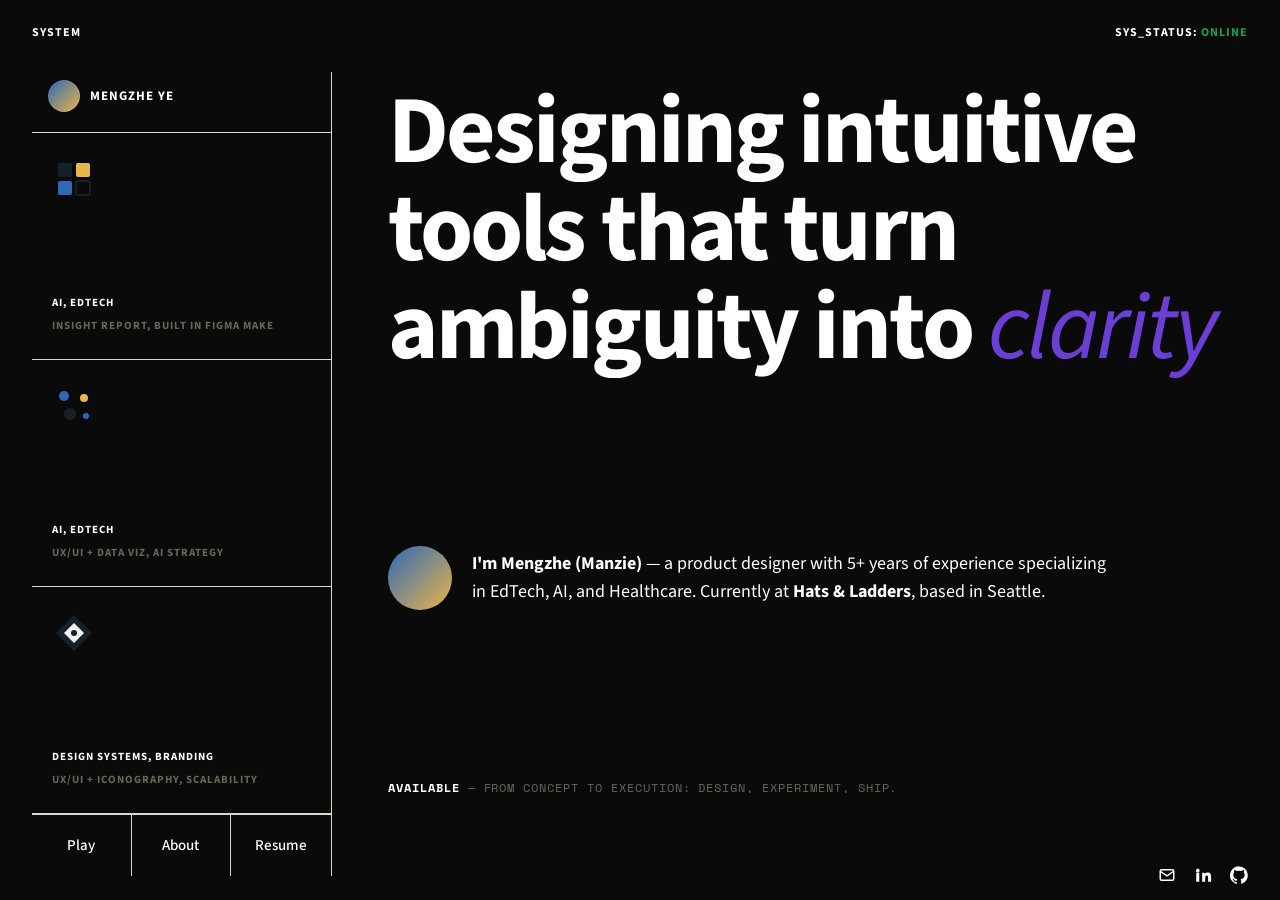
==== commit bd1d0a3b: "430" ====
--- a/index.html
+++ b/index.html
@@ -20,11 +20,20 @@
     }
 
     body {
-      background: #f4f1ea;
-      font-family: 'Source Sans Pro', sans-serif;
-      color: #17202a;
+      background: #0a0a0a;
+      font-family: 'Source Sans Pro', sans-serif;
+      color: #ffffff;
       -webkit-font-smoothing: antialiased;
     }
+    /* Landing dark mode: flip dark text to white, keep purple accents */
+    body, .topbar, .topbar *:not(.status-online),
+    .hero-statement, .hero-statement em,
+    .hero-intro-text, .hero-intro-text strong,
+    .hero-meta, .hero-meta strong,
+    .preview-title, .preview-sub, .preview-meta,
+    .nav a, .nav-item, .nav-section-title,
+    .footer, .footer * { color: #ffffff; }
+    .hero-statement em, .preview-tag, .accent { color: #D1ADFE; }
 
     /* ===== Top bar ===== */
     .topbar {
@@ -37,7 +46,7 @@
       font-size: 12px;
       font-weight: 700;
       letter-spacing: 1px;
-      color: #17202a;
+      color: #ffffff;
       z-index: 50;
     }
     .status-online { color: #1f9d55; }
@@ -107,7 +116,7 @@
       display: flex;
       align-items: center;
       justify-content: center;
-      color: #17202a;
+      color: #ffffff;
     }
     .card .card-logo svg { width: 100%; height: 100%; }
 
@@ -120,7 +129,7 @@
       line-height: 1.6;
     }
     .card .card-meta .tags {
-      color: #17202a;
+      color: #ffffff;
       display: block;
       margin-bottom: 6px;
     }
@@ -139,7 +148,7 @@
       opacity: 0;
       transform: translateX(-4px);
       transition: opacity 0.25s ease, transform 0.25s ease;
-      color: #17202a;
+      color: #ffffff;
     }
     .card:hover .view-projects {
       opacity: 1;
@@ -157,7 +166,7 @@
       font-family: 'Source Sans Pro', sans-serif;
       font-size: 15px;
       font-weight: 500;
-      color: #17202a;
+      color: #ffffff;
       border-right: 1px solid #dcd6c8;
       cursor: pointer;
       transition: background 0.2s ease;
@@ -187,29 +196,66 @@
     }
     .hero.hidden { opacity: 0; pointer-events: none; }
 
-    .hero-headline {
-      font-family: 'Source Sans Pro', sans-serif;
-      font-weight: 600;
-      font-size: clamp(36px, 4.4vw, 64px);
-      letter-spacing: -0.02em;
-      line-height: 1.25;
-      max-width: 1100px;
-      color: #17202a;
-    }
-    .hero-bullet {
-      width: 14px; height: 14px;
+    .hero-statement {
+      font-family: 'Source Sans Pro', sans-serif;
+      font-weight: 700;
+      font-size: clamp(56px, 7.5vw, 120px);
+      letter-spacing: -0.03em;
+      line-height: 1.02;
+      color: #ffffff;
+      max-width: 1200px;
+    }
+    .hero-statement em {
+      font-style: italic;
+      font-weight: 400;
+      color: #6b3fd4;
+    }
+    .hero-statement .line {
+      display: block;
+      overflow: hidden;
+    }
+    .hero-statement .line > span {
+      display: inline-block;
+      transform: translateY(100%);
+      opacity: 0;
+      animation: heroLineUp 0.9s cubic-bezier(0.2, 0.7, 0.2, 1) forwards;
+    }
+    .hero-statement .line:nth-child(1) > span { animation-delay: 0.05s; }
+    .hero-statement .line:nth-child(2) > span { animation-delay: 0.22s; }
+    .hero-statement .line:nth-child(3) > span { animation-delay: 0.39s; }
+    @keyframes heroLineUp {
+      to { transform: translateY(0); opacity: 1; }
+    }
+    .hero-intro {
+      display: flex;
+      align-items: flex-start;
+      gap: 20px;
+      max-width: 720px;
+    }
+    .hero-avatar {
+      width: 64px; height: 64px;
       border-radius: 50%;
-      background: #17202a;
-      margin-left: 12%;
-      align-self: flex-start;
-    }
+      background: linear-gradient(135deg, #2F68B7 0%, #e8b64a 100%);
+      flex-shrink: 0;
+      overflow: hidden;
+    }
+    .hero-avatar img { width: 100%; height: 100%; object-fit: cover; display: block; }
+    .hero-intro-text {
+      font-family: 'Source Sans Pro', sans-serif;
+      font-size: 18px;
+      line-height: 1.55;
+      color: #ffffff;
+      padding-top: 4px;
+    }
+    .hero-intro-text strong { font-weight: 700; }
     .hero-meta {
-      font-family: 'Source Sans Pro', sans-serif;
-      font-size: 20px;
-      line-height: 1.6;
-      color: #17202a;
-    }
-    .hero-meta strong { font-weight: 700; }
+      font-family: 'Space Mono', monospace;
+      font-size: 12px;
+      letter-spacing: 0.08em;
+      text-transform: uppercase;
+      color: #6b6558;
+    }
+    .hero-meta strong { color: #ffffff; font-weight: 700; }
 
     /* Preview (shown on hover) */
     .preview {
@@ -305,10 +351,10 @@
     .footer .socials {
       display: flex;
       gap: 18px;
-      color: #17202a;
+      color: #ffffff;
     }
     .footer .socials a {
-      color: #17202a;
+      color: #ffffff;
       display: inline-flex;
       align-items: center;
       gap: 4px;
@@ -319,7 +365,8 @@
     .case-study {
       position: fixed;
       inset: 0;
-      background: #f4f1ea;
+      background: #0a0a0a;
+      color: #ffffff;
       z-index: 100;
       overflow-y: auto;
       opacity: 0;
@@ -334,6 +381,82 @@
       padding: 64px 144px;
       max-width: none;
     }
+    /* Dark mode override for case study */
+    .case-study .cs-title,
+    .case-study .cs-subtitle,
+    .case-study .cs-facts h4,
+    .case-study .cs-facts li,
+    .case-study .cs-facts p,
+    .case-study .cs-impact-heading,
+    .case-study .cs-headline,
+    .case-study .cs-body,
+    .case-study .cs-section-body,
+    .case-study .cs-section-title,
+    .case-study .cs-callout-heading,
+    .case-study .cs-callout-body,
+    .case-study .cs-goal-title,
+    .case-study .cs-goal-item,
+    .case-study .cs-tab,
+    .case-study .cs-tab.active,
+    .case-study .cs-feature-title,
+    .case-study .cs-feature-body,
+    .case-study .cs-synth-quote,
+    .case-study .cs-insight-title,
+    .case-study .cs-insight-body,
+    .case-study .cs-insight-text { color: #ffffff !important; }
+    .case-study .cs-impact-sub,
+    .case-study .cs-section-sub,
+    .case-study .cs-meta,
+    .case-study [style*="#8a8372"],
+    .case-study [style*="#6b6558"],
+    .case-study [style*="#6b6b85"] { color: rgba(255,255,255,0.85) !important; }
+    .case-study .cs-tab { color: rgba(255,255,255,0.85); }
+    .case-study .cs-impact-sub,
+    .case-study .cs-section-sub,
+    .case-study .cs-stat-num { color: #EFD6FF !important; }
+    .case-study .cs-stat-desc { color: #ffffff !important; }
+    .case-study .cs-contribution-body { color: #ffffff !important; }
+    .case-study .cs-callout,
+    .case-study .cs-callout .cs-callout-tag,
+    .case-study .cs-callout .cs-callout-body,
+    .case-study .cs-callout .cs-callout-heading { color: #17202a !important; }
+    .case-study .cs-tab:hover { color: #ffffff; }
+    .case-study .cs-tab.active { background: rgba(107, 63, 212, 0.18); color: #ffffff; }
+    .case-study .cs-synth-quote { background: rgba(255,255,255,0.06); border-color: rgba(255,255,255,0.08); }
+    .case-study .cs-image-contain { background: rgba(255,255,255,0.04); }
+    /* Climber Insight Report — centered header, slightly smaller title */
+    #case-imagegen .cs-header { text-align: center; }
+    #case-imagegen .cs-title { font-size: clamp(32px, 4.4vw, 64px); }
+    #case-imagegen .cs-facts { margin-left: auto; margin-right: auto; }
+    /* Cover compare: legacy vs Figma Make */
+    .cs-hero-compare {
+      margin-top: 80px;
+      display: grid;
+      grid-template-columns: 1fr 1fr;
+      gap: 32px;
+      align-items: stretch;
+    }
+    .cs-hero-compare-item { margin: 0; display: flex; flex-direction: column; gap: 16px; }
+    .cs-hero-compare-title {
+      font-family: 'Source Sans Pro', sans-serif;
+      font-size: 18px; font-weight: 600;
+      letter-spacing: 0.02em;
+      color: #ffffff;
+    }
+    .cs-hero-compare-frame {
+      background: rgba(255,255,255,0.04);
+      border: 1px solid rgba(255,255,255,0.08);
+      border-radius: 12px;
+      overflow: hidden;
+      aspect-ratio: 16 / 10;
+      flex: 1;
+    }
+    .cs-hero-compare-frame img,
+    .cs-hero-compare-frame video {
+      width: 100%; height: 100%; display: block; object-fit: cover;
+    }
+    .case-study hr,
+    .case-study .cs-divider { border-color: rgba(255,255,255,0.12); background: rgba(255,255,255,0.12); }
 
     .case-close {
       position: fixed;
@@ -367,14 +490,14 @@
       font-weight: 700;
       letter-spacing: -0.02em;
       line-height: 1.05;
-      color: #17202a;
+      color: #ffffff;
       margin-bottom: 12px;
     }
     .cs-subtitle {
       font-family: 'Source Sans Pro', sans-serif;
       font-size: clamp(20px, 2vw, 28px);
       font-weight: 400;
-      color: #17202a;
+      color: #ffffff;
       margin-bottom: 64px;
     }
     .cs-facts {
@@ -387,7 +510,7 @@
       font-family: 'Source Sans Pro', sans-serif;
       font-size: 20px;
       font-weight: 700;
-      color: #17202a;
+      color: #ffffff;
       margin-bottom: 16px;
     }
     .cs-facts ul {
@@ -399,7 +522,7 @@
       font-size: 17px;
       font-weight: 400;
       line-height: 1.5;
-      color: #17202a;
+      color: #ffffff;
     }
 
     /* Hero image placeholder */
@@ -440,7 +563,7 @@
       font-weight: 700;
       line-height: 1.25;
       letter-spacing: -0.01em;
-      color: #17202a;
+      color: #ffffff;
       margin-bottom: 16px;
       max-width: 1000px;
     }
@@ -463,7 +586,7 @@
       font-size: 20px;
       font-weight: 400;
       line-height: 1.45;
-      color: #17202a;
+      color: #ffffff;
       max-width: 520px;
     }
 
@@ -476,7 +599,7 @@
       font-size: 20px;
       font-weight: 400;
       line-height: 1.55;
-      color: #17202a;
+      color: #ffffff;
       width: 100%;
     }
 
@@ -497,7 +620,7 @@
       font-size: 20px;
       font-weight: 400;
       line-height: 1.55;
-      color: #17202a;
+      color: #ffffff;
       width: 100%;
     }
     .cs-section-body p + p { margin-top: 16px; }
@@ -556,7 +679,7 @@
       font-family: 'Source Sans Pro', sans-serif;
       font-size: clamp(18px, 1.4vw, 22px);
       font-weight: 400;
-      color: #17202a;
+      color: #ffffff;
       margin-bottom: 24px;
     }
     .cs-headline {
@@ -565,7 +688,7 @@
       font-weight: 700;
       line-height: 1.15;
       letter-spacing: -0.01em;
-      color: #17202a;
+      color: #ffffff;
       margin-bottom: 40px;
     }
     .cs-body {
@@ -573,7 +696,7 @@
       font-size: clamp(17px, 1.2vw, 20px);
       font-weight: 400;
       line-height: 1.6;
-      color: #17202a;
+      color: #ffffff;
       max-width: 1100px;
     }
     /* Overview callouts */
@@ -583,13 +706,13 @@
     .cs-callout--cream { background: #f4e8d0; }
     .cs-callout-tag {
       display: inline-block; align-self: flex-start; padding: 8px 16px; border-radius: 10px;
-      font-family: 'Source Sans Pro', sans-serif; font-size: 18px; font-weight: 700; color: #17202a;
+      font-family: 'Source Sans Pro', sans-serif; font-size: 18px; font-weight: 700; color: #ffffff;
     }
     .cs-callout--purple .cs-callout-tag { background: #c9b5ea; }
     .cs-callout--cream .cs-callout-tag { background: #e8d5a5; }
     .cs-callout-body {
       font-family: 'Source Sans Pro', sans-serif; font-size: 22px; font-weight: 400;
-      line-height: 1.5; color: #17202a; margin: 0;
+      line-height: 1.5; color: #ffffff; margin: 0;
     }
     .cs-callout-icon { font-size: 40px; margin-top: auto; }
     .cs-goal {
@@ -599,7 +722,7 @@
     .cs-goal-icon { font-size: 48px; margin-bottom: 16px; }
     .cs-goal-heading {
       font-family: 'Source Sans Pro', sans-serif; font-size: 32px; font-weight: 700;
-      color: #17202a; margin: 0 0 24px 0;
+      color: #ffffff; margin: 0 0 24px 0;
     }
     .cs-goal-list {
       list-style: none; padding: 0; margin: 0 auto; display: flex; flex-direction: column;
@@ -607,7 +730,7 @@
     }
     .cs-goal-list li {
       display: flex; align-items: flex-start; gap: 16px;
-      font-family: 'Source Sans Pro', sans-serif; font-size: 22px; line-height: 1.5; color: #17202a;
+      font-family: 'Source Sans Pro', sans-serif; font-size: 22px; line-height: 1.5; color: #ffffff;
     }
     .cs-goal-check {
       flex-shrink: 0; width: 32px; height: 32px; border-radius: 8px;
@@ -635,9 +758,9 @@
       font-size: 18px; font-weight: 500; line-height: 1.4; color: #6b7280;
       transition: all 0.25s ease;
     }
-    .cs-tab:hover { color: #17202a; }
+    .cs-tab:hover { color: #ffffff; }
     .cs-tab.is-active {
-      border-left-color: #6b3fd4; color: #17202a; font-weight: 700; background: #f5f0ff;
+      border-left-color: #6b3fd4; color: #ffffff; font-weight: 700; background: #f5f0ff;
     }
     .cs-tab-num {
       display: block; font-family: 'Space Mono', monospace; font-size: 12px;
@@ -660,11 +783,11 @@
     }
     .cs-synth-mark {
       font-family: 'Source Sans Pro', sans-serif; font-size: 40px; line-height: 1;
-      font-weight: 700; color: #4a3f8a; margin-bottom: 12px;
+      font-weight: 700; color: #D1ADFE; margin-bottom: 12px;
     }
     .cs-synth-text {
       font-family: 'Source Sans Pro', sans-serif; font-size: 18px; font-weight: 600;
-      line-height: 1.45; color: #4a3f8a; margin: 0 0 20px 0;
+      line-height: 1.45; color: #D1ADFE; margin: 0 0 20px 0;
     }
     .cs-synth-role {
       font-family: 'Source Sans Pro', sans-serif; font-size: 14px; color: #6b6b85;
@@ -691,14 +814,16 @@
     .cs-insight-icon { font-size: 48px; line-height: 1; }
     .cs-insight-text {
       font-family: 'Source Sans Pro', sans-serif; font-size: 20px; font-weight: 400;
-      line-height: 1.5; color: #17202a; margin: 0;
+      line-height: 1.5; color: #ffffff; margin: 0;
     }
     /* Case study top nav */
     .cs-topnav {
       position: sticky; top: 16px; z-index: 5;
       display: grid; grid-template-columns: 1fr 2fr 1fr; align-items: center;
-      padding: 16px 28px; margin: 16px 24px 0;
-      background: #0e1218; border: 1px solid #2a2f38; border-radius: 18px;
+      height: 96px; padding: 0 28px; margin: 16px 24px 0;
+      background: rgba(20, 22, 28, 0.55); border: 1px solid rgba(255,255,255,0.12); border-radius: 18px;
+      backdrop-filter: blur(18px) saturate(160%); -webkit-backdrop-filter: blur(18px) saturate(160%);
+      box-shadow: 0 8px 32px rgba(0,0,0,0.35);
       font-family: 'Source Sans Pro', sans-serif; font-size: 16px; color: #d8dde5;
     }
     .cs-topnav-left { text-align: left; display: flex; align-items: center; gap: 10px; }
@@ -737,6 +862,22 @@
       </div>
 
       <div class="cards">
+
+        <div class="card" data-project="imagegen">
+          <div class="card-logo">
+            <svg viewBox="0 0 44 44" fill="none">
+              <rect x="6" y="6" width="14" height="14" rx="2" fill="#17202a"/>
+              <rect x="24" y="6" width="14" height="14" rx="2" fill="#e8b64a"/>
+              <rect x="6" y="24" width="14" height="14" rx="2" fill="#2F68B7"/>
+              <rect x="24" y="24" width="14" height="14" rx="2" stroke="#17202a" stroke-width="2"/>
+            </svg>
+          </div>
+          <div class="card-meta">
+            <span class="tags">AI, EDTECH</span>
+            INSIGHT REPORT, BUILT IN FIGMA MAKE
+          </div>
+          <div class="view-projects">View project ↗</div>
+        </div>
 
         <div class="card" data-project="cluster">
           <div class="card-logo">
@@ -754,22 +895,6 @@
           <div class="view-projects">View project ↗</div>
         </div>
 
-        <div class="card" data-project="imagegen">
-          <div class="card-logo">
-            <svg viewBox="0 0 44 44" fill="none">
-              <rect x="6" y="6" width="14" height="14" rx="2" fill="#17202a"/>
-              <rect x="24" y="6" width="14" height="14" rx="2" fill="#e8b64a"/>
-              <rect x="6" y="24" width="14" height="14" rx="2" fill="#2F68B7"/>
-              <rect x="24" y="24" width="14" height="14" rx="2" stroke="#17202a" stroke-width="2"/>
-            </svg>
-          </div>
-          <div class="card-meta">
-            <span class="tags">AI, DESIGN TOOL</span>
-            UX/UI + AI WORKFLOWS, DESIGN SYSTEMS
-          </div>
-          <div class="view-projects">View project ↗</div>
-        </div>
-
         <div class="card" data-project="icons">
           <div class="card-logo">
             <svg viewBox="0 0 44 44" fill="none">
@@ -799,18 +924,48 @@
     <main class="main">
 
       <div class="hero" id="hero">
-        <h1 class="hero-headline">
-          I'm Mengzhe (Manzie). A product designer with 5+ years of experience specializing in EdTech, AI, and Healthcare.
+        <h1 class="hero-statement">
+          <span class="line"><span>Designing intuitive</span></span>
+          <span class="line"><span>tools that turn</span></span>
+          <span class="line"><span>ambiguity into <em>clarity</em></span></span>
         </h1>
-        <div class="hero-bullet"></div>
+        <div class="hero-intro">
+          <div class="hero-avatar" aria-hidden="true"></div>
+          <p class="hero-intro-text">
+            <strong>I'm Mengzhe (Manzie)</strong> — a product designer with 5+ years of experience specializing in EdTech, AI, and Healthcare. Currently at <strong>Hats &amp; Ladders</strong>, based in Seattle.
+          </p>
+        </div>
         <div class="hero-meta">
-          Currently at <strong>Hats &amp; Ladders</strong><br>
-          <strong>5 YOE</strong> Product Designer based in <strong>Seattle</strong><br>
-          From concept to execution — design, experiment, ship.
+          <strong>Available</strong> — From concept to execution: design, experiment, ship.
         </div>
       </div>
 
       <!-- Project previews -->
+      <div class="preview" data-preview="imagegen">
+        <div class="preview-bg" style="background:
+          radial-gradient(circle at 75% 25%, rgba(232,182,74,0.85), transparent 55%),
+          radial-gradient(circle at 25% 75%, rgba(47,104,183,0.85), transparent 55%),
+          linear-gradient(135deg, #1a1d2b 0%, #3b2a12 100%);"></div>
+        <div class="preview-scrim"></div>
+        <div class="preview-content">
+          <h2 class="preview-title">Climber Insight Report — Built in Figma Make</h2>
+          <div class="preview-info">
+            <div>
+              <h4>ROLE</h4>
+              <p><strong>Lead Designer</strong> prototyping an AI-driven Climber insight report end-to-end in Figma Make</p>
+            </div>
+            <div>
+              <h4>IMPACT</h4>
+              <ul>
+                <li><span class="ico">🧭</span><strong>Translated AI signals</strong> into educator-ready insights</li>
+                <li><span class="ico">⚡</span><strong>Shipped a working prototype</strong> in days, not sprints</li>
+                <li><span class="ico">🤝</span><strong>Aligned PM, eng, and learning</strong> around one artifact</li>
+              </ul>
+            </div>
+          </div>
+        </div>
+      </div>
+
       <div class="preview" data-preview="cluster">
         <div class="preview-bg" style="background:
           radial-gradient(circle at 20% 30%, rgba(47,104,183,0.9), transparent 45%),
@@ -831,31 +986,6 @@
                 <li><span class="ico">🧭</span><strong>Clarified AI outputs</strong> into actionable insights</li>
                 <li><span class="ico">🤝</span><strong>Raised educator trust</strong> with transparent reasoning</li>
                 <li><span class="ico">📈</span><strong>Scaled reporting</strong> across 100+ district cohorts</li>
-              </ul>
-            </div>
-          </div>
-        </div>
-      </div>
-
-      <div class="preview" data-preview="imagegen">
-        <div class="preview-bg" style="background:
-          radial-gradient(circle at 75% 25%, rgba(232,182,74,0.85), transparent 55%),
-          radial-gradient(circle at 25% 75%, rgba(47,104,183,0.85), transparent 55%),
-          linear-gradient(135deg, #1a1d2b 0%, #3b2a12 100%);"></div>
-        <div class="preview-scrim"></div>
-        <div class="preview-content">
-          <h2 class="preview-title">Scalable AI Image Generation Tool</h2>
-          <div class="preview-info">
-            <div>
-              <h4>ROLE</h4>
-              <p><strong>Product Designer</strong> for an internal AI image tool used across marketing &amp; product</p>
-            </div>
-            <div>
-              <h4>IMPACT</h4>
-              <ul>
-                <li><span class="ico">⚡</span><strong>Cut production time</strong> by 70% on visual assets</li>
-                <li><span class="ico">🎨</span><strong>Preserved brand</strong> across AI-generated output</li>
-                <li><span class="ico">🧩</span><strong>Shipped prompt library</strong> adopted by 4 teams</li>
               </ul>
             </div>
           </div>
@@ -1222,6 +1352,158 @@
     </div>
   </div>
 
+  <!-- ===== Case Study: Climber Insight Report — Built in Figma Make ===== -->
+  <div class="case-study" id="case-imagegen" aria-hidden="true">
+    <div class="case-study-inner">
+
+      <nav class="cs-topnav">
+        <div class="cs-topnav-left">
+          <button class="cs-topnav-back" aria-label="Back to home" onclick="document.querySelectorAll('.case-study.open').forEach(c=>{c.classList.remove('open');c.setAttribute('aria-hidden','true');c.scrollTop=0;});">← Home</button>
+        </div>
+        <div class="cs-topnav-center">Climber Insight Report — Built in Figma Make</div>
+        <div class="cs-topnav-right">Context</div>
+      </nav>
+
+      <section class="cs-header">
+        <h1 class="cs-title">Prototyping an AI-Driven Climber Insight Report in Figma Make.</h1>
+        <p class="cs-subtitle">Product Designer @Hats &amp; Ladders</p>
+
+        <div class="cs-facts">
+          <div>
+            <h4>Timeline</h4>
+            <p>3 weeks</p>
+          </div>
+          <div>
+            <h4>Role</h4>
+            <ul>
+              <li>AI Strategy</li>
+              <li>UX / UI Design</li>
+              <li>Prototyping in Figma Make</li>
+              <li>Data Visualization</li>
+            </ul>
+          </div>
+          <div>
+            <h4>With</h4>
+            <ul>
+              <li>Product Manager</li>
+              <li>Engineering Team</li>
+              <li>Data Scientist</li>
+              <li>Learning Designers</li>
+            </ul>
+          </div>
+          <div>
+            <h4>Team</h4>
+            <p>Insights &amp; Reporting</p>
+          </div>
+        </div>
+      </section>
+
+      <div class="cs-hero-compare">
+        <figure class="cs-hero-compare-item">
+          <figcaption class="cs-hero-compare-title">Legacy Report</figcaption>
+          <div class="cs-hero-compare-frame">
+            <img src="images/climber-insight-report/legacy-report-01.png"
+                 alt="Legacy spreadsheet-style documentation report"
+                 style="width: 100%; height: auto; display: block;">
+          </div>
+        </figure>
+        <figure class="cs-hero-compare-item">
+          <figcaption class="cs-hero-compare-title">New Report — Built in Figma Make</figcaption>
+          <div class="cs-hero-compare-frame">
+            <video src="images/climber-insight-report/report-video-01.mp4"
+                   autoplay loop muted playsinline preload="metadata"
+                   style="width: 100%; height: auto; display: block;"></video>
+          </div>
+        </figure>
+      </div>
+
+      <section class="cs-impact">
+        <div class="cs-impact-sub">Impact</div>
+        <h2 class="cs-impact-heading">What the prototype unlocked</h2>
+        <div class="cs-impact-grid">
+          <div>
+            <div class="cs-stat-num">3 wks</div>
+            <p class="cs-stat-desc">from concept to interactive prototype—built directly in Figma Make instead of waiting on engineering capacity.</p>
+          </div>
+          <div>
+            <div class="cs-stat-num">1</div>
+            <p class="cs-stat-desc">shared artifact aligned PM, engineering, and learning design around the same insight model.</p>
+          </div>
+          <div>
+            <div class="cs-stat-num">5+</div>
+            <p class="cs-stat-desc">AI-generated insight patterns validated with educators before a single line of production code.</p>
+          </div>
+          <div>
+            <div class="cs-stat-num">2×</div>
+            <p class="cs-stat-desc">faster stakeholder review cycles by replacing static decks with a clickable Figma Make build.</p>
+          </div>
+        </div>
+      </section>
+
+      <section class="cs-contribution">
+        <div class="cs-impact-sub">My Contribution</div>
+        <h2 class="cs-impact-heading">How I shaped the report</h2>
+        <p class="cs-contribution-body">
+          I led the design and prototyping of the Climber Insight Report end-to-end—turning raw AI signals about each Climber's career-readiness journey into a clear, educator-facing artifact. Using Figma Make, I built a working prototype that simulated real data, AI-generated narrative, and interactive drill-downs, so PM, engineering, and learning design could react to a real product instead of a deck. The work defined the report's structure, the AI's voice, and the patterns we'd hand off to engineering.
+        </p>
+      </section>
+
+      <!-- DESIGN GOALS -->
+      <section id="design-goals" class="cs-section">
+        <div class="cs-impact-sub">Design Goals</div>
+        <h2 class="cs-impact-heading">What we set out to make true</h2>
+        <p class="cs-body">
+          The report had to translate noisy AI outputs into something educators could act on in under a minute—clear enough to trust, specific enough to guide a conversation with a Climber, and structured enough to scale across hundreds of cohorts.
+        </p>
+        <div class="cs-goal">
+          <div class="cs-goal-icon">🎯</div>
+          <h3 class="cs-goal-title">Trustworthy, actionable, and scalable</h3>
+          <ul class="cs-goal-list">
+            <li class="cs-goal-item">✓ Make AI reasoning transparent—every insight traceable to its source signals.</li>
+            <li class="cs-goal-item">✓ Surface the next best action for educators, not just the data.</li>
+            <li class="cs-goal-item">✓ Design a layout that scales from one Climber to a full cohort view.</li>
+            <li class="cs-goal-item">✓ Validate the AI's voice and tone with educators before engineering build-out.</li>
+          </ul>
+        </div>
+      </section>
+
+      <!-- DISCUSS WITH ENGINEERS -->
+      <section id="discuss-engineers" class="cs-section">
+        <div class="cs-impact-sub">Discuss with Engineers</div>
+        <h2 class="cs-impact-heading">Aligning design intent with what the model can deliver</h2>
+        <p class="cs-body">
+          Prototyping in Figma Make gave engineering a concrete target to react to. Together we mapped which insights the AI could generate reliably, which needed guardrails, and which were better expressed as structured data than as natural language. These conversations shaped both the report's surface and the data contract behind it.
+        </p>
+        <div class="cs-callouts">
+          <div class="cs-callout cs-callout--purple">
+            <span class="cs-callout-tag">AI Reliability</span>
+            <p class="cs-callout-body">Free-form AI summaries drifted in tone across Climbers. We constrained the model to a structured template with named insight slots so output stayed consistent at scale.</p>
+            <div class="cs-callout-icon">⚙️</div>
+          </div>
+          <div class="cs-callout cs-callout--cream">
+            <span class="cs-callout-tag">Data Contract</span>
+            <p class="cs-callout-body">Some signals were noisy or sparse for early-stage Climbers. We defined fallbacks and confidence indicators with engineering so the report degraded gracefully instead of fabricating insight.</p>
+            <div class="cs-callout-icon">📊</div>
+          </div>
+        </div>
+      </section>
+
+      <!-- SOLUTION -->
+      <section id="solution" class="cs-section">
+        <div class="cs-impact-sub">Solution</div>
+        <h2 class="cs-impact-heading">A clickable insight report, built in Figma Make</h2>
+        <p class="cs-body">
+          The final prototype is an interactive Climber Insight Report that pulls structured AI summaries, progress signals, and recommended next actions into one educator-facing surface. Built entirely in Figma Make, it served as the source of truth for design, engineering handoff, and educator validation—turning an AI roadmap item into something stakeholders could click through and trust.
+        </p>
+        <div class="cs-image-contain">
+          <div class="cs-image-box" style="height: 560px;">Figma Make prototype placeholder</div>
+          <div class="cs-image-caption">Climber Insight Report prototype: AI-generated narrative, signal-backed insights, and recommended next actions for educators.</div>
+        </div>
+      </section>
+
+    </div>
+  </div>
+
   <footer class="footer">
     <div class="socials">
       <a href="mailto:mengzheye@gmail.com" aria-label="Email">
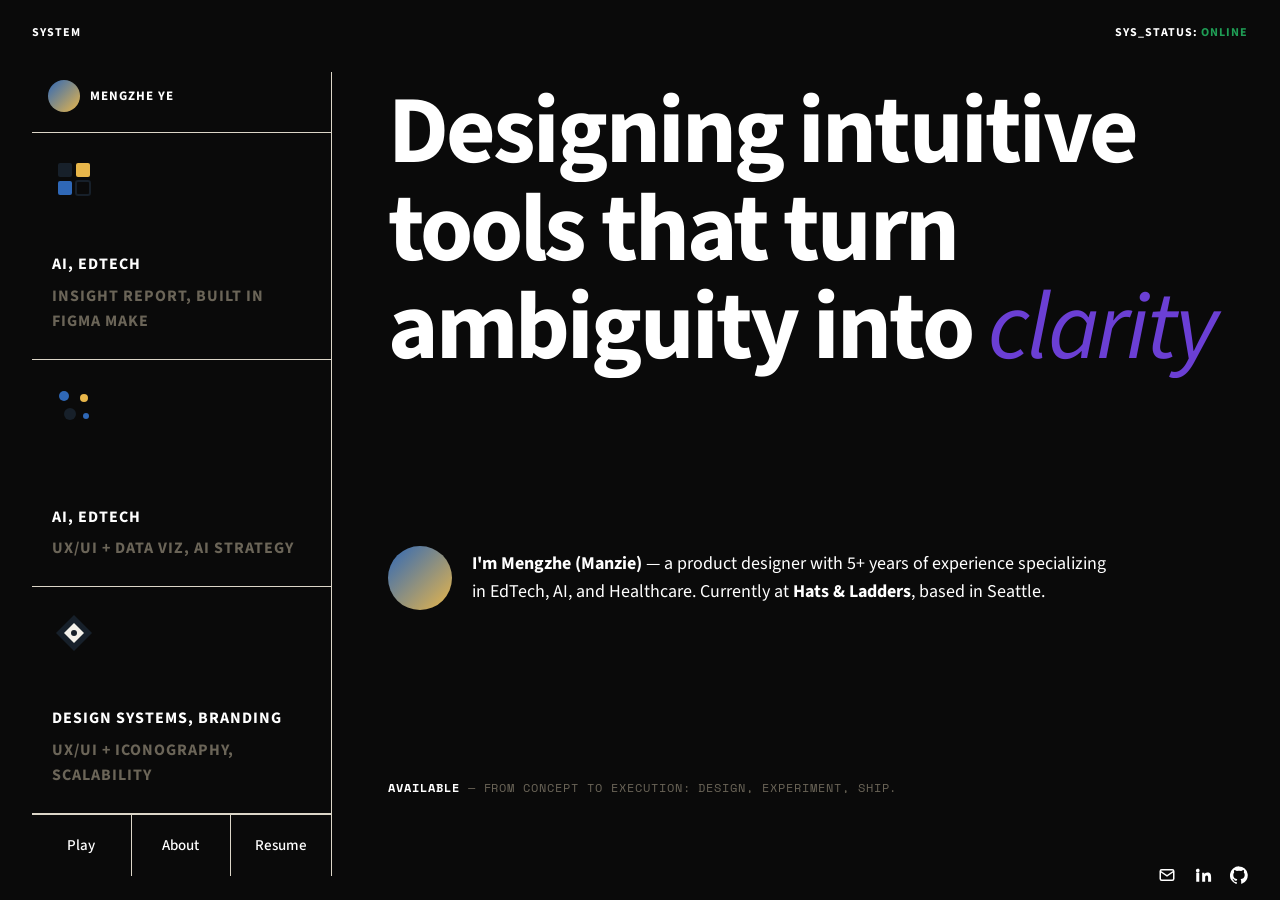
==== commit 92a3b745: "tab edit" ====
--- a/index.html
+++ b/index.html
@@ -106,11 +106,16 @@
       transition: background 0.25s ease, transform 0.25s ease, box-shadow 0.25s ease;
       background: transparent;
     }
+    .card {
+      transform-origin: left center;
+    }
     .card:hover {
-      background: #ffffff;
-      transform: translateX(4px);
-      box-shadow: 0 8px 24px rgba(23, 32, 42, 0.08);
-    }
+      background: rgba(255, 255, 255, 0.06);
+      transform: translateX(4px) rotate(-10deg);
+      box-shadow: 0 12px 32px rgba(0, 0, 0, 0.45);
+      z-index: 2;
+    }
+    .card .view-projects { color: #ffffff !important; }
     .card .card-logo {
       width: 44px; height: 44px;
       display: flex;
@@ -122,7 +127,7 @@
 
     .card .card-meta {
       font-family: 'Source Sans Pro', sans-serif;
-      font-size: 11px;
+      font-size: 16px;
       font-weight: 700;
       letter-spacing: 1px;
       color: #6b6558;
@@ -136,23 +141,24 @@
 
     .card .view-projects {
       position: absolute;
-      top: 24px;
-      right: 20px;
-      height: 44px;
+      bottom: -36px;
+      right: 0;
       display: flex;
       align-items: center;
       font-family: 'Source Sans Pro', sans-serif;
-      font-size: 11px;
+      font-size: 16px;
       font-weight: 700;
       letter-spacing: 1px;
       opacity: 0;
-      transform: translateX(-4px);
-      transition: opacity 0.25s ease, transform 0.25s ease;
-      color: #ffffff;
+      transform: rotate(10deg) translateY(-4px);
+      transform-origin: right center;
+      transition: opacity 0.3s ease, transform 0.3s ease;
+      color: #ffffff;
+      white-space: nowrap;
     }
     .card:hover .view-projects {
       opacity: 1;
-      transform: translateX(0);
+      transform: rotate(10deg) translateY(0);
     }
 
     .bottom-nav {
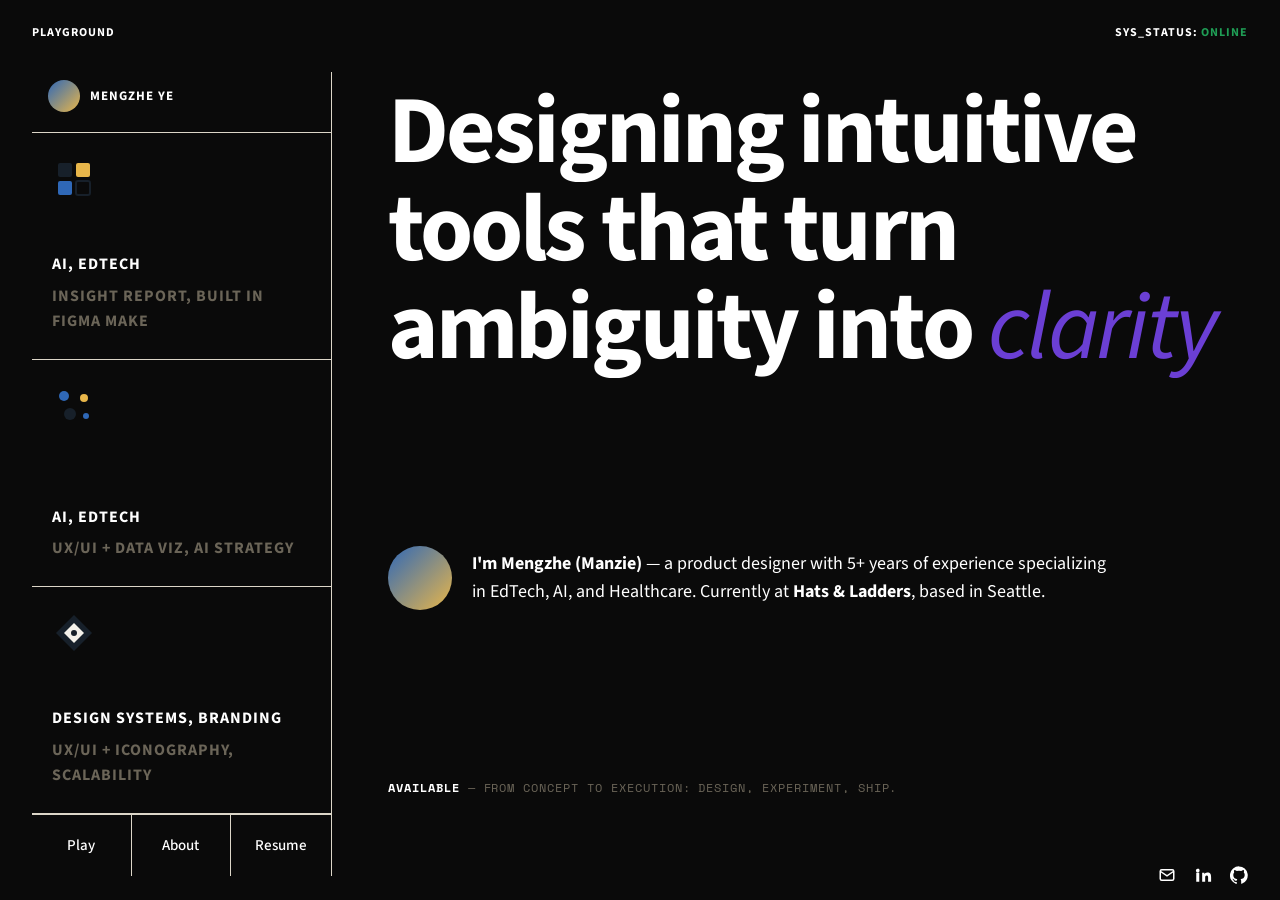
==== commit 72222bbf: "Portfolio updates: dark mode case study, Climber Insight Report case, sidebar tilt interaction - Fli" ====
--- a/index.html
+++ b/index.html
@@ -853,7 +853,7 @@
 <body>
 
   <div class="topbar">
-    <span>SYSTEM</span>
+    <span>PLAYGROUND</span>
     <span>SYS_STATUS: <span class="status-online">ONLINE</span></span>
   </div>
 
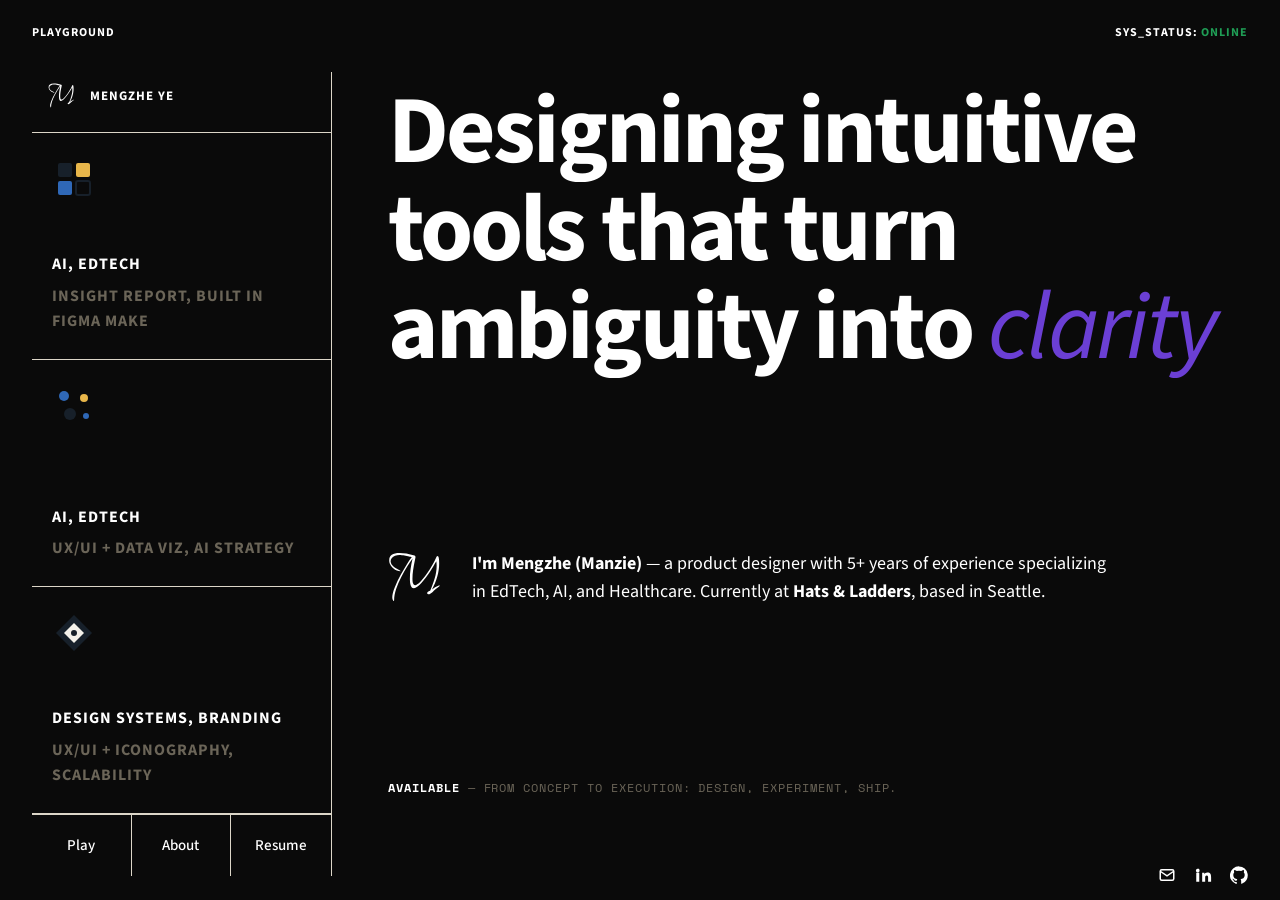
==== commit cfa0f521: "new" ====
--- a/index.html
+++ b/index.html
@@ -77,9 +77,8 @@
     }
     .brand-logo {
       width: 32px; height: 32px;
-      border-radius: 50%;
-      background: linear-gradient(135deg, #2F68B7 0%, #e8b64a 100%);
       flex-shrink: 0;
+      background: url("images/landing/logo.svg") center / contain no-repeat;
     }
     .brand-name {
       font-family: 'Source Sans Pro', sans-serif;
@@ -94,10 +93,16 @@
       flex-direction: column;
     }
 
+    .card-wrap {
+      flex: 1;
+      position: relative;
+      border-bottom: 1px solid #dcd6c8;
+      display: flex;
+    }
+
     .card {
       flex: 1;
       padding: 24px 20px;
-      border-bottom: 1px solid #dcd6c8;
       cursor: pointer;
       position: relative;
       display: flex;
@@ -105,11 +110,9 @@
       justify-content: space-between;
       transition: background 0.25s ease, transform 0.25s ease, box-shadow 0.25s ease;
       background: transparent;
-    }
-    .card {
       transform-origin: left center;
     }
-    .card:hover {
+    .card-wrap:hover .card {
       background: rgba(255, 255, 255, 0.06);
       transform: translateX(4px) rotate(-10deg);
       box-shadow: 0 12px 32px rgba(0, 0, 0, 0.45);
@@ -139,26 +142,25 @@
       margin-bottom: 6px;
     }
 
-    .card .view-projects {
+    .view-projects {
       position: absolute;
-      bottom: -36px;
-      right: 0;
-      display: flex;
-      align-items: center;
-      font-family: 'Source Sans Pro', sans-serif;
-      font-size: 16px;
+      bottom: 0;
+      right: 16px;
+      transform: translateY(calc(50% - 18px));
+      font-family: 'Source Sans Pro', sans-serif;
+      font-size: 24px;
       font-weight: 700;
-      letter-spacing: 1px;
+      line-height: 1;
+      background: #0a0a0a;
+      padding: 0 6px;
       opacity: 0;
-      transform: rotate(10deg) translateY(-4px);
-      transform-origin: right center;
-      transition: opacity 0.3s ease, transform 0.3s ease;
-      color: #ffffff;
-      white-space: nowrap;
-    }
-    .card:hover .view-projects {
+      transition: opacity 0.3s ease;
+      color: #ffffff;
+      pointer-events: none;
+      z-index: 3;
+    }
+    .card-wrap:hover .view-projects {
       opacity: 1;
-      transform: rotate(10deg) translateY(0);
     }
 
     .bottom-nav {
@@ -240,10 +242,8 @@
     }
     .hero-avatar {
       width: 64px; height: 64px;
-      border-radius: 50%;
-      background: linear-gradient(135deg, #2F68B7 0%, #e8b64a 100%);
       flex-shrink: 0;
-      overflow: hidden;
+      background: url("images/landing/logo.svg") center / contain no-repeat;
     }
     .hero-avatar img { width: 100%; height: 100%; object-fit: cover; display: block; }
     .hero-intro-text {
@@ -869,51 +869,57 @@
 
       <div class="cards">
 
-        <div class="card" data-project="imagegen">
-          <div class="card-logo">
-            <svg viewBox="0 0 44 44" fill="none">
-              <rect x="6" y="6" width="14" height="14" rx="2" fill="#17202a"/>
-              <rect x="24" y="6" width="14" height="14" rx="2" fill="#e8b64a"/>
-              <rect x="6" y="24" width="14" height="14" rx="2" fill="#2F68B7"/>
-              <rect x="24" y="24" width="14" height="14" rx="2" stroke="#17202a" stroke-width="2"/>
-            </svg>
-          </div>
-          <div class="card-meta">
-            <span class="tags">AI, EDTECH</span>
-            INSIGHT REPORT, BUILT IN FIGMA MAKE
-          </div>
-          <div class="view-projects">View project ↗</div>
-        </div>
-
-        <div class="card" data-project="cluster">
-          <div class="card-logo">
-            <svg viewBox="0 0 44 44" fill="none">
-              <circle cx="12" cy="12" r="5" fill="#2F68B7"/>
-              <circle cx="32" cy="14" r="4" fill="#e8b64a"/>
-              <circle cx="18" cy="30" r="6" fill="#17202a"/>
-              <circle cx="34" cy="32" r="3" fill="#2F68B7"/>
-            </svg>
-          </div>
-          <div class="card-meta">
-            <span class="tags">AI, EDTECH</span>
-            UX/UI + DATA VIZ, AI STRATEGY
-          </div>
-          <div class="view-projects">View project ↗</div>
-        </div>
-
-        <div class="card" data-project="icons">
-          <div class="card-logo">
-            <svg viewBox="0 0 44 44" fill="none">
-              <path d="M22 4 L40 22 L22 40 L4 22 Z" fill="#17202a"/>
-              <path d="M22 12 L32 22 L22 32 L12 22 Z" fill="#f4f1ea"/>
-              <circle cx="22" cy="22" r="3" fill="#17202a"/>
-            </svg>
-          </div>
-          <div class="card-meta">
-            <span class="tags">DESIGN SYSTEMS, BRANDING</span>
-            UX/UI + ICONOGRAPHY, SCALABILITY
-          </div>
-          <div class="view-projects">View project ↗</div>
+        <div class="card-wrap">
+          <div class="card" data-project="imagegen">
+            <div class="card-logo">
+              <svg viewBox="0 0 44 44" fill="none">
+                <rect x="6" y="6" width="14" height="14" rx="2" fill="#17202a"/>
+                <rect x="24" y="6" width="14" height="14" rx="2" fill="#e8b64a"/>
+                <rect x="6" y="24" width="14" height="14" rx="2" fill="#2F68B7"/>
+                <rect x="24" y="24" width="14" height="14" rx="2" stroke="#17202a" stroke-width="2"/>
+              </svg>
+            </div>
+            <div class="card-meta">
+              <span class="tags">AI, EDTECH</span>
+              INSIGHT REPORT, BUILT IN FIGMA MAKE
+            </div>
+          </div>
+          <div class="view-projects">→</div>
+        </div>
+
+        <div class="card-wrap">
+          <div class="card" data-project="cluster">
+            <div class="card-logo">
+              <svg viewBox="0 0 44 44" fill="none">
+                <circle cx="12" cy="12" r="5" fill="#2F68B7"/>
+                <circle cx="32" cy="14" r="4" fill="#e8b64a"/>
+                <circle cx="18" cy="30" r="6" fill="#17202a"/>
+                <circle cx="34" cy="32" r="3" fill="#2F68B7"/>
+              </svg>
+            </div>
+            <div class="card-meta">
+              <span class="tags">AI, EDTECH</span>
+              UX/UI + DATA VIZ, AI STRATEGY
+            </div>
+          </div>
+          <div class="view-projects">→</div>
+        </div>
+
+        <div class="card-wrap">
+          <div class="card" data-project="icons">
+            <div class="card-logo">
+              <svg viewBox="0 0 44 44" fill="none">
+                <path d="M22 4 L40 22 L22 40 L4 22 Z" fill="#17202a"/>
+                <path d="M22 12 L32 22 L22 32 L12 22 Z" fill="#f4f1ea"/>
+                <circle cx="22" cy="22" r="3" fill="#17202a"/>
+              </svg>
+            </div>
+            <div class="card-meta">
+              <span class="tags">DESIGN SYSTEMS, BRANDING</span>
+              UX/UI + ICONOGRAPHY, SCALABILITY
+            </div>
+          </div>
+          <div class="view-projects">→</div>
         </div>
 
       </div>
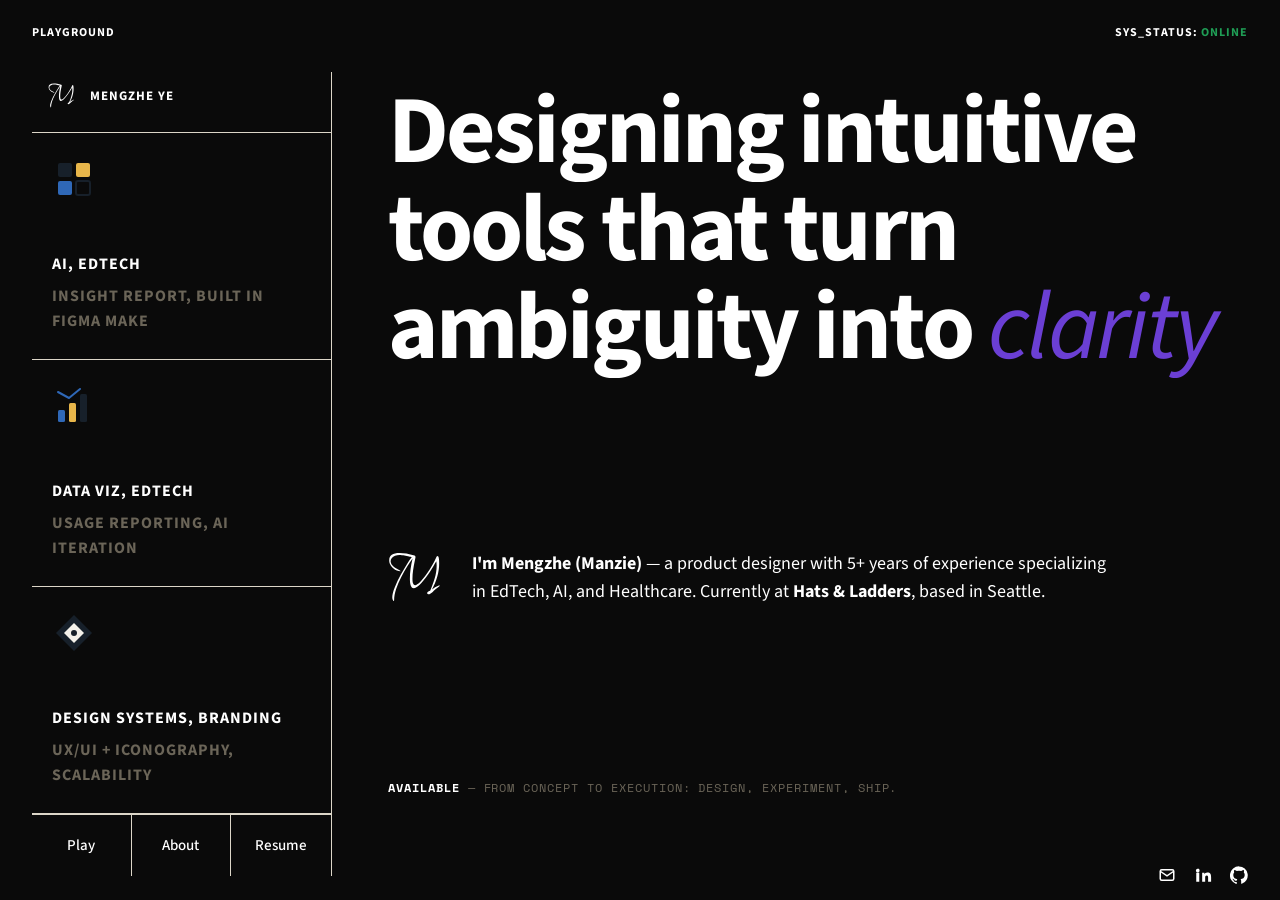
==== commit 7e14699b: "all" ====
--- a/index.html
+++ b/index.html
@@ -4,851 +4,7 @@
   <meta charset="UTF-8">
   <meta name="viewport" content="width=device-width, initial-scale=1.0">
   <title>Mengzhe Ye — Thoughtful Creative</title>
-  <style>
-    @import url('https://fonts.googleapis.com/css2?family=Space+Mono:wght@400;700&family=Inter:wght@400;500;600;700;800;900&family=Source+Sans+Pro:wght@400;600;700&display=swap');
-
-    * {
-      margin: 0;
-      padding: 0;
-      box-sizing: border-box;
-      text-decoration: none;
-    }
-
-    html, body {
-      height: 100%;
-      overflow: hidden;
-    }
-
-    body {
-      background: #0a0a0a;
-      font-family: 'Source Sans Pro', sans-serif;
-      color: #ffffff;
-      -webkit-font-smoothing: antialiased;
-    }
-    /* Landing dark mode: flip dark text to white, keep purple accents */
-    body, .topbar, .topbar *:not(.status-online),
-    .hero-statement, .hero-statement em,
-    .hero-intro-text, .hero-intro-text strong,
-    .hero-meta, .hero-meta strong,
-    .preview-title, .preview-sub, .preview-meta,
-    .nav a, .nav-item, .nav-section-title,
-    .footer, .footer * { color: #ffffff; }
-    .hero-statement em, .preview-tag, .accent { color: #D1ADFE; }
-
-    /* ===== Top bar ===== */
-    .topbar {
-      position: fixed;
-      top: 24px; left: 32px; right: 32px;
-      display: flex;
-      justify-content: space-between;
-      align-items: center;
-      font-family: 'Source Sans Pro', sans-serif;
-      font-size: 12px;
-      font-weight: 700;
-      letter-spacing: 1px;
-      color: #ffffff;
-      z-index: 50;
-    }
-    .status-online { color: #1f9d55; }
-
-    /* ===== Layout ===== */
-    .app {
-      display: grid;
-      grid-template-columns: 300px 1fr;
-      height: 100vh;
-      padding: 72px 32px 24px;
-      gap: 0;
-    }
-
-    /* ===== Sidebar ===== */
-    .sidebar {
-      display: flex;
-      flex-direction: column;
-      border-right: 1px solid #dcd6c8;
-      padding-right: 0;
-    }
-
-    .brand {
-      padding: 8px 16px 20px;
-      border-bottom: 1px solid #dcd6c8;
-      display: flex;
-      align-items: center;
-      gap: 10px;
-    }
-    .brand-logo {
-      width: 32px; height: 32px;
-      flex-shrink: 0;
-      background: url("images/landing/logo.svg") center / contain no-repeat;
-    }
-    .brand-name {
-      font-family: 'Source Sans Pro', sans-serif;
-      font-size: 13px;
-      font-weight: 700;
-      letter-spacing: 1px;
-    }
-
-    .cards {
-      flex: 1;
-      display: flex;
-      flex-direction: column;
-    }
-
-    .card-wrap {
-      flex: 1;
-      position: relative;
-      border-bottom: 1px solid #dcd6c8;
-      display: flex;
-    }
-
-    .card {
-      flex: 1;
-      padding: 24px 20px;
-      cursor: pointer;
-      position: relative;
-      display: flex;
-      flex-direction: column;
-      justify-content: space-between;
-      transition: background 0.25s ease, transform 0.25s ease, box-shadow 0.25s ease;
-      background: transparent;
-      transform-origin: left center;
-    }
-    .card-wrap:hover .card {
-      background: rgba(255, 255, 255, 0.06);
-      transform: translateX(4px) rotate(-10deg);
-      box-shadow: 0 12px 32px rgba(0, 0, 0, 0.45);
-      z-index: 2;
-    }
-    .card .view-projects { color: #ffffff !important; }
-    .card .card-logo {
-      width: 44px; height: 44px;
-      display: flex;
-      align-items: center;
-      justify-content: center;
-      color: #ffffff;
-    }
-    .card .card-logo svg { width: 100%; height: 100%; }
-
-    .card .card-meta {
-      font-family: 'Source Sans Pro', sans-serif;
-      font-size: 16px;
-      font-weight: 700;
-      letter-spacing: 1px;
-      color: #6b6558;
-      line-height: 1.6;
-    }
-    .card .card-meta .tags {
-      color: #ffffff;
-      display: block;
-      margin-bottom: 6px;
-    }
-
-    .view-projects {
-      position: absolute;
-      bottom: 0;
-      right: 16px;
-      transform: translateY(calc(50% - 18px));
-      font-family: 'Source Sans Pro', sans-serif;
-      font-size: 24px;
-      font-weight: 700;
-      line-height: 1;
-      background: #0a0a0a;
-      padding: 0 6px;
-      opacity: 0;
-      transition: opacity 0.3s ease;
-      color: #ffffff;
-      pointer-events: none;
-      z-index: 3;
-    }
-    .card-wrap:hover .view-projects {
-      opacity: 1;
-    }
-
-    .bottom-nav {
-      display: grid;
-      grid-template-columns: 1fr 1fr 1fr;
-      border-top: 1px solid #dcd6c8;
-    }
-    .bottom-nav a {
-      padding: 20px 0;
-      text-align: center;
-      font-family: 'Source Sans Pro', sans-serif;
-      font-size: 15px;
-      font-weight: 500;
-      color: #ffffff;
-      border-right: 1px solid #dcd6c8;
-      cursor: pointer;
-      transition: background 0.2s ease;
-    }
-    .bottom-nav a:last-child { border-right: none; }
-    .bottom-nav a:hover { background: #ffffff; }
-
-    /* ===== Main panel ===== */
-    .main {
-      position: relative;
-      padding: 12px 0 0 56px;
-      display: flex;
-      flex-direction: column;
-      justify-content: space-between;
-      overflow: hidden;
-    }
-
-    /* Default hero */
-    .hero {
-      position: absolute;
-      inset: 12px 0 80px 56px;
-      display: flex;
-      flex-direction: column;
-      justify-content: space-between;
-      opacity: 1;
-      transition: opacity 0.35s ease;
-    }
-    .hero.hidden { opacity: 0; pointer-events: none; }
-
-    .hero-statement {
-      font-family: 'Source Sans Pro', sans-serif;
-      font-weight: 700;
-      font-size: clamp(56px, 7.5vw, 120px);
-      letter-spacing: -0.03em;
-      line-height: 1.02;
-      color: #ffffff;
-      max-width: 1200px;
-    }
-    .hero-statement em {
-      font-style: italic;
-      font-weight: 400;
-      color: #6b3fd4;
-    }
-    .hero-statement .line {
-      display: block;
-      overflow: hidden;
-    }
-    .hero-statement .line > span {
-      display: inline-block;
-      transform: translateY(100%);
-      opacity: 0;
-      animation: heroLineUp 0.9s cubic-bezier(0.2, 0.7, 0.2, 1) forwards;
-    }
-    .hero-statement .line:nth-child(1) > span { animation-delay: 0.05s; }
-    .hero-statement .line:nth-child(2) > span { animation-delay: 0.22s; }
-    .hero-statement .line:nth-child(3) > span { animation-delay: 0.39s; }
-    @keyframes heroLineUp {
-      to { transform: translateY(0); opacity: 1; }
-    }
-    .hero-intro {
-      display: flex;
-      align-items: flex-start;
-      gap: 20px;
-      max-width: 720px;
-    }
-    .hero-avatar {
-      width: 64px; height: 64px;
-      flex-shrink: 0;
-      background: url("images/landing/logo.svg") center / contain no-repeat;
-    }
-    .hero-avatar img { width: 100%; height: 100%; object-fit: cover; display: block; }
-    .hero-intro-text {
-      font-family: 'Source Sans Pro', sans-serif;
-      font-size: 18px;
-      line-height: 1.55;
-      color: #ffffff;
-      padding-top: 4px;
-    }
-    .hero-intro-text strong { font-weight: 700; }
-    .hero-meta {
-      font-family: 'Space Mono', monospace;
-      font-size: 12px;
-      letter-spacing: 0.08em;
-      text-transform: uppercase;
-      color: #6b6558;
-    }
-    .hero-meta strong { color: #ffffff; font-weight: 700; }
-
-    /* Preview (shown on hover) */
-    .preview {
-      position: absolute;
-      inset: 12px 0 80px 56px;
-      opacity: 0;
-      pointer-events: none;
-      transition: opacity 0.35s ease;
-      overflow: hidden;
-      border-radius: 6px;
-    }
-    .preview.active { opacity: 1; }
-
-    .preview-bg {
-      position: absolute;
-      inset: 0;
-      background-size: cover;
-      background-position: center;
-      transform: scale(1.04);
-      transition: transform 0.6s ease;
-    }
-    .preview.active .preview-bg { transform: scale(1); }
-
-    .preview-scrim {
-      position: absolute;
-      inset: 0;
-      background: linear-gradient(180deg, rgba(10,18,32,0.25) 0%, rgba(10,18,32,0.6) 100%);
-    }
-
-    .preview-content {
-      position: relative;
-      height: 100%;
-      padding: 48px 48px 56px;
-      display: flex;
-      flex-direction: column;
-      justify-content: space-between;
-      color: #ffffff;
-    }
-    .preview-title {
-      font-family: 'Source Sans Pro', sans-serif;
-      font-weight: 600;
-      font-size: clamp(36px, 4.4vw, 64px);
-      letter-spacing: -0.02em;
-      line-height: 1.25;
-      max-width: 900px;
-    }
-    .preview-info {
-      display: grid;
-      grid-template-columns: 1fr 1fr;
-      gap: 48px;
-      max-width: 900px;
-    }
-    .preview-info h4 {
-      font-family: 'Source Sans Pro', sans-serif;
-      font-size: 11px;
-      font-weight: 700;
-      letter-spacing: 1px;
-      opacity: 0.8;
-      margin-bottom: 10px;
-    }
-    .preview-info p {
-      font-family: 'Source Sans Pro', sans-serif;
-      font-size: 17px;
-      line-height: 1.5;
-      font-weight: 400;
-    }
-    .preview-info p strong { font-weight: 700; }
-    .preview-info ul {
-      list-style: none;
-      display: flex;
-      flex-direction: column;
-      gap: 6px;
-    }
-    .preview-info ul li {
-      font-family: 'Source Sans Pro', sans-serif;
-      font-size: 17px;
-      line-height: 1.4;
-    }
-    .preview-info ul li .ico { margin-right: 8px; }
-
-    /* ===== Footer ===== */
-    .footer {
-      position: fixed;
-      left: 32px; right: 32px; bottom: 16px;
-      display: flex;
-      justify-content: flex-end;
-      align-items: center;
-      font-family: 'Source Sans Pro', sans-serif;
-      font-size: 12px;
-      color: #4a4637;
-      z-index: 40;
-    }
-    .footer .socials {
-      display: flex;
-      gap: 18px;
-      color: #ffffff;
-    }
-    .footer .socials a {
-      color: #ffffff;
-      display: inline-flex;
-      align-items: center;
-      gap: 4px;
-    }
-    .footer .socials svg { width: 18px; height: 18px; }
-
-    /* ===== Case Study Overlay ===== */
-    .case-study {
-      position: fixed;
-      inset: 0;
-      background: #0a0a0a;
-      color: #ffffff;
-      z-index: 100;
-      overflow-y: auto;
-      opacity: 0;
-      pointer-events: none;
-      transition: opacity 0.35s ease;
-    }
-    .case-study.open {
-      opacity: 1;
-      pointer-events: auto;
-    }
-    .case-study-inner {
-      padding: 64px 144px;
-      max-width: none;
-    }
-    /* Dark mode override for case study */
-    .case-study .cs-title,
-    .case-study .cs-subtitle,
-    .case-study .cs-facts h4,
-    .case-study .cs-facts li,
-    .case-study .cs-facts p,
-    .case-study .cs-impact-heading,
-    .case-study .cs-headline,
-    .case-study .cs-body,
-    .case-study .cs-section-body,
-    .case-study .cs-section-title,
-    .case-study .cs-callout-heading,
-    .case-study .cs-callout-body,
-    .case-study .cs-goal-title,
-    .case-study .cs-goal-item,
-    .case-study .cs-tab,
-    .case-study .cs-tab.active,
-    .case-study .cs-feature-title,
-    .case-study .cs-feature-body,
-    .case-study .cs-synth-quote,
-    .case-study .cs-insight-title,
-    .case-study .cs-insight-body,
-    .case-study .cs-insight-text { color: #ffffff !important; }
-    .case-study .cs-impact-sub,
-    .case-study .cs-section-sub,
-    .case-study .cs-meta,
-    .case-study [style*="#8a8372"],
-    .case-study [style*="#6b6558"],
-    .case-study [style*="#6b6b85"] { color: rgba(255,255,255,0.85) !important; }
-    .case-study .cs-tab { color: rgba(255,255,255,0.85); }
-    .case-study .cs-impact-sub,
-    .case-study .cs-section-sub,
-    .case-study .cs-stat-num { color: #EFD6FF !important; }
-    .case-study .cs-stat-desc { color: #ffffff !important; }
-    .case-study .cs-contribution-body { color: #ffffff !important; }
-    .case-study .cs-callout,
-    .case-study .cs-callout .cs-callout-tag,
-    .case-study .cs-callout .cs-callout-body,
-    .case-study .cs-callout .cs-callout-heading { color: #17202a !important; }
-    .case-study .cs-tab:hover { color: #ffffff; }
-    .case-study .cs-tab.active { background: rgba(107, 63, 212, 0.18); color: #ffffff; }
-    .case-study .cs-synth-quote { background: rgba(255,255,255,0.06); border-color: rgba(255,255,255,0.08); }
-    .case-study .cs-image-contain { background: rgba(255,255,255,0.04); }
-    /* Climber Insight Report — centered header, slightly smaller title */
-    #case-imagegen .cs-header { text-align: center; }
-    #case-imagegen .cs-title { font-size: clamp(32px, 4.4vw, 64px); }
-    #case-imagegen .cs-facts { margin-left: auto; margin-right: auto; }
-    /* Cover compare: legacy vs Figma Make */
-    .cs-hero-compare {
-      margin-top: 80px;
-      display: grid;
-      grid-template-columns: 1fr 1fr;
-      gap: 32px;
-      align-items: stretch;
-    }
-    .cs-hero-compare-item { margin: 0; display: flex; flex-direction: column; gap: 16px; }
-    .cs-hero-compare-title {
-      font-family: 'Source Sans Pro', sans-serif;
-      font-size: 18px; font-weight: 600;
-      letter-spacing: 0.02em;
-      color: #ffffff;
-    }
-    .cs-hero-compare-frame {
-      background: rgba(255,255,255,0.04);
-      border: 1px solid rgba(255,255,255,0.08);
-      border-radius: 12px;
-      overflow: hidden;
-      aspect-ratio: 16 / 10;
-      flex: 1;
-    }
-    .cs-hero-compare-frame img,
-    .cs-hero-compare-frame video {
-      width: 100%; height: 100%; display: block; object-fit: cover;
-    }
-    .case-study hr,
-    .case-study .cs-divider { border-color: rgba(255,255,255,0.12); background: rgba(255,255,255,0.12); }
-
-    .case-close {
-      position: fixed;
-      top: 64px;
-      right: 144px;
-      z-index: 110;
-      background: #17202a;
-      color: #f4f1ea;
-      border: none;
-      width: 44px;
-      height: 44px;
-      border-radius: 50%;
-      cursor: pointer;
-      font-family: 'Source Sans Pro', sans-serif;
-      font-size: 20px;
-      font-weight: 400;
-      display: flex;
-      align-items: center;
-      justify-content: center;
-      transition: transform 0.2s ease, background 0.2s ease;
-    }
-    .case-close:hover { transform: rotate(90deg); background: #000; }
-
-    /* Header section */
-    .cs-header {
-      padding: 80px 0 0;
-    }
-    .cs-title {
-      font-family: 'Source Sans Pro', sans-serif;
-      font-size: clamp(40px, 5vw, 72px);
-      font-weight: 700;
-      letter-spacing: -0.02em;
-      line-height: 1.05;
-      color: #ffffff;
-      margin-bottom: 12px;
-    }
-    .cs-subtitle {
-      font-family: 'Source Sans Pro', sans-serif;
-      font-size: clamp(20px, 2vw, 28px);
-      font-weight: 400;
-      color: #ffffff;
-      margin-bottom: 64px;
-    }
-    .cs-facts {
-      display: grid;
-      grid-template-columns: repeat(4, 1fr);
-      gap: 64px;
-      max-width: 1400px;
-    }
-    .cs-facts h4 {
-      font-family: 'Source Sans Pro', sans-serif;
-      font-size: 20px;
-      font-weight: 700;
-      color: #ffffff;
-      margin-bottom: 16px;
-    }
-    .cs-facts ul {
-      list-style: none;
-    }
-    .cs-facts li,
-    .cs-facts p {
-      font-family: 'Source Sans Pro', sans-serif;
-      font-size: 17px;
-      font-weight: 400;
-      line-height: 1.5;
-      color: #ffffff;
-    }
-
-    /* Hero image placeholder */
-    .cs-hero-image {
-      margin-top: 80px;
-      width: 100%;
-      height: 1200px;
-      background: #d5cfc0;
-      border-radius: 4px;
-      display: flex;
-      align-items: center;
-      justify-content: center;
-      font-family: 'Source Sans Pro', sans-serif;
-      font-size: 14px;
-      font-weight: 600;
-      letter-spacing: 1px;
-      color: #8a8372;
-      text-transform: uppercase;
-    }
-
-    /* Impact section */
-    .cs-impact {
-      margin-top: 80px;
-      padding: 0;
-    }
-    .cs-impact-sub {
-      font-family: 'Source Sans Pro', sans-serif;
-      font-size: 16px;
-      font-weight: 700;
-      letter-spacing: 2px;
-      color: #6b3fd4;
-      text-transform: uppercase;
-      margin-bottom: 16px;
-    }
-    .cs-impact-heading {
-      font-family: 'Source Sans Pro', sans-serif;
-      font-size: 24px;
-      font-weight: 700;
-      line-height: 1.25;
-      letter-spacing: -0.01em;
-      color: #ffffff;
-      margin-bottom: 16px;
-      max-width: 1000px;
-    }
-    .cs-impact-grid {
-      display: grid;
-      grid-template-columns: 1fr 1fr;
-      gap: 56px 96px;
-    }
-    .cs-stat-num {
-      font-family: 'Source Sans Pro', sans-serif;
-      font-size: 64px;
-      font-weight: 700;
-      line-height: 1.1;
-      letter-spacing: -0.02em;
-      color: #6b3fd4;
-      margin-bottom: 12px;
-    }
-    .cs-stat-desc {
-      font-family: 'Source Sans Pro', sans-serif;
-      font-size: 20px;
-      font-weight: 400;
-      line-height: 1.45;
-      color: #ffffff;
-      max-width: 520px;
-    }
-
-    /* Contribution section (reuses impact layout) */
-    .cs-contribution {
-      margin-top: 80px;
-    }
-    .cs-contribution-body {
-      font-family: 'Source Sans Pro', sans-serif;
-      font-size: 20px;
-      font-weight: 400;
-      line-height: 1.55;
-      color: #ffffff;
-      width: 100%;
-    }
-
-    /* Detailed / narrative sections */
-    .cs-detail {
-      margin-top: 80px;
-      padding: 0;
-      max-width: 1400px;
-    }
-    .cs-section {
-      margin-top: 104px;
-    }
-    .cs-section:last-child {
-      padding-bottom: 96px;
-    }
-    .cs-section-body {
-      font-family: 'Source Sans Pro', sans-serif;
-      font-size: 20px;
-      font-weight: 400;
-      line-height: 1.55;
-      color: #ffffff;
-      width: 100%;
-    }
-    .cs-section-body p + p { margin-top: 16px; }
-    .cs-section-body ul {
-      list-style: disc;
-      padding-left: 24px;
-      margin-top: 12px;
-    }
-    .cs-section-body ul li { margin-bottom: 8px; }
-
-    /* Image blocks */
-    .cs-images {
-      margin-top: 40px;
-      display: grid;
-      gap: 24px;
-    }
-    .cs-images.layout-single   { grid-template-columns: 1fr; }
-    .cs-images.layout-2-col    { grid-template-columns: repeat(2, 1fr); }
-    .cs-images.layout-3-col    { grid-template-columns: repeat(3, 1fr); }
-    .cs-images.layout-4-col    { grid-template-columns: repeat(4, 1fr); }
-    .cs-images.layout-2x2      { grid-template-columns: repeat(2, 1fr); }
-    .cs-images.layout-stacked  { grid-template-columns: 1fr; }
-    .cs-images.layout-asymmetric {
-      grid-template-columns: 2fr 1fr;
-      grid-auto-rows: auto;
-    }
-    .cs-images.layout-asymmetric .cs-image:first-child { grid-row: span 2; }
-
-    .cs-image {
-      display: flex;
-      flex-direction: column;
-      gap: 10px;
-    }
-    .cs-image .cs-image-box {
-      width: 100%;
-      background: #d5cfc0;
-      border-radius: 4px;
-      display: flex;
-      align-items: center;
-      justify-content: center;
-      font-family: 'Source Sans Pro', sans-serif;
-      font-size: 12px;
-      font-weight: 600;
-      letter-spacing: 1px;
-      color: #8a8372;
-      text-transform: uppercase;
-    }
-    .cs-image .cs-image-caption {
-      font-family: 'Source Sans Pro', sans-serif;
-      font-size: 14px;
-      font-weight: 400;
-      color: #6b6558;
-      line-height: 1.4;
-    }
-    .cs-lead {
-      font-family: 'Source Sans Pro', sans-serif;
-      font-size: clamp(18px, 1.4vw, 22px);
-      font-weight: 400;
-      color: #ffffff;
-      margin-bottom: 24px;
-    }
-    .cs-headline {
-      font-family: 'Source Sans Pro', sans-serif;
-      font-size: clamp(36px, 3.6vw, 56px);
-      font-weight: 700;
-      line-height: 1.15;
-      letter-spacing: -0.01em;
-      color: #ffffff;
-      margin-bottom: 40px;
-    }
-    .cs-body {
-      font-family: 'Source Sans Pro', sans-serif;
-      font-size: clamp(17px, 1.2vw, 20px);
-      font-weight: 400;
-      line-height: 1.6;
-      color: #ffffff;
-      max-width: 1100px;
-    }
-    /* Overview callouts */
-    .cs-callouts { display: grid; grid-template-columns: 1fr 1fr; gap: 24px; margin-top: 40px; }
-    .cs-callout { border-radius: 20px; padding: 32px; display: flex; flex-direction: column; gap: 24px; }
-    .cs-callout--purple { background: #e6dbf7; }
-    .cs-callout--cream { background: #f4e8d0; }
-    .cs-callout-tag {
-      display: inline-block; align-self: flex-start; padding: 8px 16px; border-radius: 10px;
-      font-family: 'Source Sans Pro', sans-serif; font-size: 18px; font-weight: 700; color: #ffffff;
-    }
-    .cs-callout--purple .cs-callout-tag { background: #c9b5ea; }
-    .cs-callout--cream .cs-callout-tag { background: #e8d5a5; }
-    .cs-callout-body {
-      font-family: 'Source Sans Pro', sans-serif; font-size: 22px; font-weight: 400;
-      line-height: 1.5; color: #ffffff; margin: 0;
-    }
-    .cs-callout-icon { font-size: 40px; margin-top: auto; }
-    .cs-goal {
-      margin-top: 24px; background: #faf9fb; border-radius: 20px;
-      padding: 48px 56px; text-align: center;
-    }
-    .cs-goal-icon { font-size: 48px; margin-bottom: 16px; }
-    .cs-goal-heading {
-      font-family: 'Source Sans Pro', sans-serif; font-size: 32px; font-weight: 700;
-      color: #ffffff; margin: 0 0 24px 0;
-    }
-    .cs-goal-list {
-      list-style: none; padding: 0; margin: 0 auto; display: flex; flex-direction: column;
-      gap: 16px; max-width: 760px; text-align: left;
-    }
-    .cs-goal-list li {
-      display: flex; align-items: flex-start; gap: 16px;
-      font-family: 'Source Sans Pro', sans-serif; font-size: 22px; line-height: 1.5; color: #ffffff;
-    }
-    .cs-goal-check {
-      flex-shrink: 0; width: 32px; height: 32px; border-radius: 8px;
-      background: #8b5cf6; color: #fff; display: flex; align-items: center; justify-content: center;
-      font-weight: 700; font-size: 18px; margin-top: 2px;
-    }
-    /* Split layout (Solution) */
-    .cs-split {
-      display: grid; grid-template-columns: 308px 1fr; gap: 80px; align-items: start; margin-top: 24px;
-    }
-    .cs-split-left {
-      position: sticky; top: 80px; opacity: 0; transform: translateX(-40px);
-      transition: opacity 0.7s ease, transform 0.7s ease;
-    }
-    .cs-split-left.is-visible { opacity: 1; transform: translateX(0); }
-    .cs-split-right { display: flex; flex-direction: column; gap: 32px; }
-    @media (max-width: 900px) {
-      .cs-split { grid-template-columns: 1fr; gap: 32px; }
-      .cs-split-left { position: static; }
-    }
-    .cs-tabs { display: flex; flex-direction: column; gap: 8px; }
-    .cs-tab {
-      text-align: left; background: transparent; border: none; border-left: 3px solid #e5e7eb;
-      padding: 14px 20px; cursor: pointer; font-family: 'Source Sans Pro', sans-serif;
-      font-size: 18px; font-weight: 500; line-height: 1.4; color: #6b7280;
-      transition: all 0.25s ease;
-    }
-    .cs-tab:hover { color: #ffffff; }
-    .cs-tab.is-active {
-      border-left-color: #6b3fd4; color: #ffffff; font-weight: 700; background: #f5f0ff;
-    }
-    .cs-tab-num {
-      display: block; font-family: 'Space Mono', monospace; font-size: 12px;
-      color: #6b3fd4; letter-spacing: 0.08em; margin-bottom: 4px;
-    }
-    .cs-tab-panel { display: none; }
-    .cs-tab-panel.is-active { display: block; }
-    .cs-image-box.cs-image-contain {
-      background: #f5f0ff; display: flex; align-items: center; justify-content: center;
-      padding: 24px; box-sizing: border-box; height: auto !important;
-    }
-    .cs-image-contain img { width: 100%; height: auto; display: block; }
-    /* Research synthesis graph */
-    .cs-synth { margin-top: 40px; position: relative; }
-    .cs-synth-quotes { display: grid; grid-template-columns: 1fr 1fr 1fr; gap: 24px; align-items: center; }
-    .cs-synth-col { display: flex; flex-direction: column; gap: 24px; }
-    .cs-synth-quote {
-      background: #f5f2fa; border-radius: 16px; padding: 28px 28px 24px;
-      box-shadow: 0 1px 2px rgba(0,0,0,0.03);
-    }
-    .cs-synth-mark {
-      font-family: 'Source Sans Pro', sans-serif; font-size: 40px; line-height: 1;
-      font-weight: 700; color: #D1ADFE; margin-bottom: 12px;
-    }
-    .cs-synth-text {
-      font-family: 'Source Sans Pro', sans-serif; font-size: 18px; font-weight: 600;
-      line-height: 1.45; color: #D1ADFE; margin: 0 0 20px 0;
-    }
-    .cs-synth-role {
-      font-family: 'Source Sans Pro', sans-serif; font-size: 14px; color: #6b6b85;
-    }
-    .cs-synth-arrows { height: 80px; position: relative; margin: 8px 0; }
-    .cs-synth-arrows svg { width: 100%; height: 100%; display: block; }
-    .cs-synth-challenges { display: grid; grid-template-columns: 1fr 1fr 1fr; gap: 24px; }
-    .cs-synth-challenge {
-      background: #4a3f8a; color: #fff; border-radius: 16px; padding: 28px; min-height: 180px;
-    }
-    .cs-synth-challenge-label {
-      font-family: 'Source Sans Pro', sans-serif; font-size: 14px; font-weight: 400;
-      color: #c9c2e8; margin-bottom: 12px;
-    }
-    .cs-synth-challenge-title {
-      font-family: 'Source Sans Pro', sans-serif; font-size: 20px; font-weight: 700;
-      line-height: 1.35; margin: 0;
-    }
-    /* Insights 4-card row */
-    .cs-insight-grid {
-      margin-top: 40px; display: grid; grid-template-columns: repeat(4, 1fr); gap: 32px;
-    }
-    .cs-insight-card { display: flex; flex-direction: column; gap: 20px; }
-    .cs-insight-icon { font-size: 48px; line-height: 1; }
-    .cs-insight-text {
-      font-family: 'Source Sans Pro', sans-serif; font-size: 20px; font-weight: 400;
-      line-height: 1.5; color: #ffffff; margin: 0;
-    }
-    /* Case study top nav */
-    .cs-topnav {
-      position: sticky; top: 16px; z-index: 5;
-      display: grid; grid-template-columns: 1fr 2fr 1fr; align-items: center;
-      height: 96px; padding: 0 28px; margin: 16px 24px 0;
-      background: rgba(20, 22, 28, 0.55); border: 1px solid rgba(255,255,255,0.12); border-radius: 18px;
-      backdrop-filter: blur(18px) saturate(160%); -webkit-backdrop-filter: blur(18px) saturate(160%);
-      box-shadow: 0 8px 32px rgba(0,0,0,0.35);
-      font-family: 'Source Sans Pro', sans-serif; font-size: 16px; color: #d8dde5;
-    }
-    .cs-topnav-left { text-align: left; display: flex; align-items: center; gap: 10px; }
-    .cs-topnav-center { text-align: center; color: #fff; font-weight: 500; }
-    .cs-topnav-right {
-      text-align: right; display: flex; align-items: center; justify-content: flex-end; gap: 10px;
-      font-family: 'Source Sans Pro', sans-serif; font-size: 16px; font-weight: 700;
-      letter-spacing: 2px; color: #6b3fd4; text-transform: uppercase;
-    }
-    .cs-topnav-right::before {
-      content: ""; width: 8px; height: 8px; border-radius: 50%;
-      background: #6b3fd4; box-shadow: 0 0 10px #6b3fd4;
-    }
-    .cs-topnav-back {
-      cursor: pointer; background: none; border: none; color: #d8dde5; font-size: 16px;
-      display: inline-flex; align-items: center; gap: 8px; padding: 0; font-family: inherit;
-    }
-    .cs-topnav-back:hover { color: #fff; }
-  </style>
+  <link rel="stylesheet" href="styles.css">
 </head>
 <body>
 
@@ -870,7 +26,7 @@
       <div class="cards">
 
         <div class="card-wrap">
-          <div class="card" data-project="imagegen">
+          <a class="card" href="climber-insight-report/" data-project="imagegen">
             <div class="card-logo">
               <svg viewBox="0 0 44 44" fill="none">
                 <rect x="6" y="6" width="14" height="14" rx="2" fill="#17202a"/>
@@ -883,25 +39,26 @@
               <span class="tags">AI, EDTECH</span>
               INSIGHT REPORT, BUILT IN FIGMA MAKE
             </div>
-          </div>
+          </a>
           <div class="view-projects">→</div>
         </div>
 
         <div class="card-wrap">
-          <div class="card" data-project="cluster">
+          <a class="card" href="students-usage-report/" data-project="usage">
             <div class="card-logo">
+              <!-- Ascending bars: the report is a usage trend, read at a glance. -->
               <svg viewBox="0 0 44 44" fill="none">
-                <circle cx="12" cy="12" r="5" fill="#2F68B7"/>
-                <circle cx="32" cy="14" r="4" fill="#e8b64a"/>
-                <circle cx="18" cy="30" r="6" fill="#17202a"/>
-                <circle cx="34" cy="32" r="3" fill="#2F68B7"/>
+                <rect x="6" y="26" width="7" height="12" rx="1.5" fill="#2F68B7"/>
+                <rect x="17" y="19" width="7" height="19" rx="1.5" fill="#e8b64a"/>
+                <rect x="28" y="10" width="7" height="28" rx="1.5" fill="#17202a"/>
+                <path d="M6 8 L17 14 L28 5" stroke="#2F68B7" stroke-width="2" stroke-linecap="round" stroke-linejoin="round"/>
               </svg>
             </div>
             <div class="card-meta">
-              <span class="tags">AI, EDTECH</span>
-              UX/UI + DATA VIZ, AI STRATEGY
-            </div>
-          </div>
+              <span class="tags">DATA VIZ, EDTECH</span>
+              USAGE REPORTING, AI ITERATION
+            </div>
+          </a>
           <div class="view-projects">→</div>
         </div>
 
@@ -952,7 +109,7 @@
         </div>
       </div>
 
-      <!-- Project previews -->
+      <!-- Project previews (shown on card hover) -->
       <div class="preview" data-preview="imagegen">
         <div class="preview-bg" style="background:
           radial-gradient(circle at 75% 25%, rgba(232,182,74,0.85), transparent 55%),
@@ -960,25 +117,32 @@
           linear-gradient(135deg, #1a1d2b 0%, #3b2a12 100%);"></div>
         <div class="preview-scrim"></div>
         <div class="preview-content">
-          <h2 class="preview-title">Climber Insight Report — Built in Figma Make</h2>
-          <div class="preview-info">
-            <div>
-              <h4>ROLE</h4>
-              <p><strong>Lead Designer</strong> prototyping an AI-driven Climber insight report end-to-end in Figma Make</p>
-            </div>
-            <div>
-              <h4>IMPACT</h4>
-              <ul>
-                <li><span class="ico">🧭</span><strong>Translated AI signals</strong> into educator-ready insights</li>
-                <li><span class="ico">⚡</span><strong>Shipped a working prototype</strong> in days, not sprints</li>
-                <li><span class="ico">🤝</span><strong>Aligned PM, eng, and learning</strong> around one artifact</li>
-              </ul>
-            </div>
-          </div>
-        </div>
-      </div>
-
-      <div class="preview" data-preview="cluster">
+          <div class="preview-main">
+            <h2 class="preview-title">Climber Insight Report</h2>
+            <p class="preview-desc">
+              Raw AI signals about each Climber's career-readiness journey, turned into a
+              clear educator-facing artifact — <strong>prototyped end-to-end in Figma Make</strong>
+              so stakeholders could click through it instead of reading a deck.
+            </p>
+            <hr class="preview-rule">
+            <dl class="preview-meta">
+              <div><dt>Role</dt><dd>Lead Designer</dd></div>
+              <div><dt>Team</dt><dd>Insights &amp; Reporting</dd></div>
+              <div><dt>Timeline</dt><dd>3 weeks</dd></div>
+            </dl>
+          </div>
+          <div class="preview-aside">
+            <div class="preview-media">
+              <!-- 5.4 MB: src is attached on first hover, not on page load. -->
+              <video data-src="images/climber-insight-report/report-video-01.mp4"
+                     loop muted playsinline preload="none"></video>
+            </div>
+            <span class="preview-cta">View case study <span class="arrow" aria-hidden="true">&rarr;</span></span>
+          </div>
+        </div>
+      </div>
+
+      <div class="preview" data-preview="usage">
         <div class="preview-bg" style="background:
           radial-gradient(circle at 20% 30%, rgba(47,104,183,0.9), transparent 45%),
           radial-gradient(circle at 80% 20%, rgba(232,182,74,0.75), transparent 50%),
@@ -986,20 +150,28 @@
           linear-gradient(135deg, #0c1a2e 0%, #1b3a63 100%);"></div>
         <div class="preview-scrim"></div>
         <div class="preview-content">
-          <h2 class="preview-title">Gamified Middle School Career Learning Platform</h2>
-          <div class="preview-info">
-            <div>
-              <h4>ROLE</h4>
-              <p><strong>Lead Designer</strong> of AI-driven insight reports for career-readiness educators</p>
-            </div>
-            <div>
-              <h4>IMPACT</h4>
-              <ul>
-                <li><span class="ico">🧭</span><strong>Clarified AI outputs</strong> into actionable insights</li>
-                <li><span class="ico">🤝</span><strong>Raised educator trust</strong> with transparent reasoning</li>
-                <li><span class="ico">📈</span><strong>Scaled reporting</strong> across 100+ district cohorts</li>
-              </ul>
-            </div>
+          <div class="preview-main">
+            <h2 class="preview-title">Students Usage Report</h2>
+            <p class="preview-desc">
+              Four metrics that mean the same thing at every level, carrying a reader from a
+              district rollup down to <strong>a named student and a last-activity date</strong>
+              — while showing each role only the students they're allowed to see.
+            </p>
+            <hr class="preview-rule">
+            <dl class="preview-meta">
+              <div><dt>Role</dt><dd>Product Designer</dd></div>
+              <div><dt>For</dt><dd>Coaches &amp; Admins</dd></div>
+              <div><dt>Views</dt><dd>District → School → Climber</dd></div>
+            </dl>
+          </div>
+          <div class="preview-aside">
+            <div class="preview-media">
+              <!-- Nav-rail cropped out so the report is legible at card size. -->
+              <img src="images/students-usage-report/school-view-card.png"
+                   alt="Students Usage Report, school view"
+                   loading="lazy" width="1600" height="960">
+            </div>
+            <span class="preview-cta">View case study <span class="arrow" aria-hidden="true">&rarr;</span></span>
           </div>
         </div>
       </div>
@@ -1011,509 +183,29 @@
           linear-gradient(135deg, #0f1420 0%, #26304a 100%);"></div>
         <div class="preview-scrim"></div>
         <div class="preview-content">
-          <h2 class="preview-title">Scalable Icon System</h2>
-          <div class="preview-info">
-            <div>
-              <h4>ROLE</h4>
-              <p><strong>Design Systems Lead</strong> on a unified iconography library across platforms</p>
-            </div>
-            <div>
-              <h4>IMPACT</h4>
-              <ul>
-                <li><span class="ico">🧱</span><strong>Unified 400+ icons</strong> into a single token system</li>
-                <li><span class="ico">🚀</span><strong>Cut handoff time</strong> for new features by 40%</li>
-                <li><span class="ico">🪞</span><strong>Consistent brand</strong> across web, mobile &amp; docs</li>
-              </ul>
-            </div>
+          <div class="preview-main">
+            <h2 class="preview-title">Scalable Icon System</h2>
+            <p class="preview-desc">
+              A unified iconography library across web, mobile, and docs —
+              <strong>400+ icons on one token system</strong>, with the guidelines and
+              asset pipeline to keep it that way.
+            </p>
+            <hr class="preview-rule">
+            <dl class="preview-meta">
+              <div><dt>Role</dt><dd>Design Systems Lead</dd></div>
+              <div><dt>Focus</dt><dd>Design systems, branding</dd></div>
+            </dl>
+          </div>
+          <div class="preview-aside">
+            <div class="preview-media preview-media--swatch" style="background:
+              radial-gradient(circle at 32% 30%, rgba(47,104,183,0.85), transparent 58%),
+              radial-gradient(circle at 72% 72%, rgba(244,241,234,0.22), transparent 55%),
+              linear-gradient(140deg, #0f1420 0%, #26304a 100%);"></div>
           </div>
         </div>
       </div>
 
     </main>
-  </div>
-
-  <!-- ===== Case Study: Cluster Report Insights ===== -->
-  <div class="case-study" id="case-cluster" aria-hidden="true">
-    <div class="case-study-inner">
-
-      <nav class="cs-topnav">
-        <div class="cs-topnav-left">
-          <button class="cs-topnav-back" id="cs-topnav-home" aria-label="Back to home">← Home</button>
-        </div>
-        <div class="cs-topnav-center">Career Education — Gamified MS Career Learning Platform</div>
-        <div class="cs-topnav-right">Context</div>
-      </nav>
-
-      <section class="cs-header">
-        <h1 class="cs-title">Reimagining Career Exploration Through Gamified Learning Systems.</h1>
-        <p class="cs-subtitle">Product Designer @Hats &amp; Ladders</p>
-
-        <div class="cs-facts">
-          <div>
-            <h4>Timeline</h4>
-            <p>4 months</p>
-          </div>
-          <div>
-            <h4>Role</h4>
-            <ul>
-              <li>AI Strategy</li>
-              <li>UX / UI Design</li>
-              <li>Data Visualization</li>
-              <li>User Testing</li>
-            </ul>
-          </div>
-          <div>
-            <h4>With</h4>
-            <ul>
-              <li>Product Manager</li>
-              <li>Engineering Team</li>
-              <li>Data Scientist</li>
-              <li>Learning Designers</li>
-            </ul>
-          </div>
-          <div>
-            <h4>Team</h4>
-            <p>AI Platform Team</p>
-          </div>
-        </div>
-      </section>
-
-      <div class="cs-hero-image">Header image placeholder</div>
-
-      <section class="cs-impact">
-        <div class="cs-impact-sub">Impact</div>
-        <h2 class="cs-impact-heading">What we achieved in 2026 Q1</h2>
-        <div class="cs-impact-grid">
-          <div>
-            <div class="cs-stat-num">10+</div>
-            <p class="cs-stat-desc">new school district contracts by enabling more flexible, classroom-ready delivery.</p>
-          </div>
-          <div>
-            <div class="cs-stat-num">Tier 2</div>
-            <p class="cs-stat-desc">verified, expanding the addressable learner base from 300K workforce-focused Climbers to over 30M students across grades 6–12.</p>
-          </div>
-          <div>
-            <div class="cs-stat-num">5+</div>
-            <p class="cs-stat-desc">new industry partnerships with instructional leaders including IBM SkillsBuild, the NFL, and AT&amp;T.</p>
-          </div>
-          <div>
-            <div class="cs-stat-num">3×</div>
-            <p class="cs-stat-desc">students leave their first session with a strong sense of direction—shifting from exploration to decision.</p>
-          </div>
-        </div>
-      </section>
-
-      <section class="cs-contribution">
-        <div class="cs-impact-sub">My Contribution</div>
-        <h2 class="cs-impact-heading">How I shaped the experience</h2>
-        <p class="cs-contribution-body">
-          I designed and shipped a middle school platform experience that balances student engagement with educator control—turning structured curriculum into something students actually want to use. My core contribution was building the system that connects it all: aligning progression logic, content frameworks, and UI patterns into a scalable experience. This enabled personalized learning for students while giving educators meaningful visibility—shifting the platform from a static tool into an engaging, guided learning environment.
-        </p>
-      </section>
-
-      <!-- OVERVIEW -->
-      <section id="Overview" class="cs-section">
-        <div class="cs-impact-sub">Business Goals</div>
-        <h2 class="cs-impact-heading">Why career education needed to feel more alive</h2>
-        <p class="cs-body">
-          Middle school is the core opportunity as we upgrade our MVP product with new features and "magic moments" to nail product market fit. We need to acquire new industry partners and grow sales funnel with school districts. We also found most competitors focus on tracking things to finish—tracking hours, scheduling, and video resources—few effectively capture or validate what students actually learn.
-        </p>
-        <div class="cs-callouts">
-          <div class="cs-callout cs-callout--purple">
-            <span class="cs-callout-tag">District Needs</span>
-            <p class="cs-callout-body">Districts need structured, standards-aligned content — but coaches need the flexibility to adapt delivery in real time. Current models force a choice between the two.</p>
-            <div class="cs-callout-icon">👥</div>
-          </div>
-          <div class="cs-callout cs-callout--cream">
-            <span class="cs-callout-tag">Our Technical Limitation</span>
-            <p class="cs-callout-body">The existing assignment framework and constraints within the Learnosity API integration slow down our ability to build scalable, brand-aligned gamified experiences.</p>
-            <div class="cs-callout-icon">⏳</div>
-          </div>
-        </div>
-        <div class="cs-goal">
-          <div class="cs-goal-icon">🎯</div>
-          <h3 class="cs-goal-heading">2025 Q4 and 2026 Q1-2 Goal</h3>
-          <ul class="cs-goal-list">
-            <li><span class="cs-goal-check">✓</span><span>Boost at least #1M in school district sales and prove product market fit with MS program (app+workbooks+toolkit)</span></li>
-            <li><span class="cs-goal-check">✓</span><span>Empower and delight our users: create a virtuous cycle of engagement and</span></li>
-          </ul>
-        </div>
-      </section>
-
-      <!-- DESIGN GOALS -->
-      <section id="solution" class="cs-section">
-        <div class="cs-impact-sub">Solution</div>
-        <h2 class="cs-impact-heading">A progressive journey through clusters, pathways, and Hats</h2>
-        <div class="cs-section-body">
-          <p>The final experience centers on discovering career "Hats" across 16 clusters through engaging, easy-to-digest activities. Learners begin with broad exploration, progress into clusters and related pathways, and then unlock more specific career content based on their activity history.</p>
-          <p>The product combines gamified moments like "Your Work Personality," "Unlock Hat Packs," and scenario-based activities with instructor-led lessons. This allows educators to run structured classroom workshops while still giving students a personalized sense of discovery.</p>
-        </div>
-        <div class="cs-split" data-tab-group="solution">
-          <div class="cs-split-left">
-            <div class="cs-tabs" role="tablist">
-              <button class="cs-tab is-active" data-tab="0" role="tab"><span class="cs-tab-num">01</span>Unlocking Career Content (Clusters & Pathways)</button>
-              <button class="cs-tab" data-tab="1" role="tab"><span class="cs-tab-num">02</span>Hat Search (Find what career connects with your interest)</button>
-              <button class="cs-tab" data-tab="2" role="tab"><span class="cs-tab-num">03</span>Profile: Where Progress Becomes Power</button>
-            </div>
-          </div>
-          <div class="cs-split-right">
-            <div class="cs-tab-panel is-active" data-panel="0">
-              <div class="cs-image"><div class="cs-image-box cs-image-contain"><img src="images/career-education/gif-01.gif" alt="Unlocking Career Content"></div></div>
-            </div>
-            <div class="cs-tab-panel" data-panel="1">
-              <div class="cs-image"><div class="cs-image-box cs-image-contain" style="height: 640px;">Image placeholder</div></div>
-            </div>
-            <div class="cs-tab-panel" data-panel="2">
-              <div class="cs-image"><div class="cs-image-box cs-image-contain" style="height: 640px;">Image placeholder</div></div>
-            </div>
-          </div>
-        </div>
-      </section>
-
-      <!-- RESEARCH -->
-      <section id="research" class="cs-section">
-        <div class="cs-impact-sub">Research</div>
-        <h2 class="cs-impact-heading">Learning from district buyers, current users, and early demos</h2>
-        <div class="cs-section-body">
-          <p>I partnered closely with the sales team to synthesize prior research and uncover deeper industry insights from their conversations with school and district purchasers. We also ran four collaborative workshops with current users from the New York City Department of Youth and Community Development to validate the feature direction.</p>
-          <p>To make feedback concrete, I created feature demos for prospective district administrators. Their reactions helped us iterate toward stronger product-market alignment and clarify which parts of the experience needed to support classroom delivery, buyer confidence, and student motivation at the same time.</p>
-        </div>
-        <div class="cs-synth">
-          <div class="cs-synth-quotes">
-            <div class="cs-synth-col">
-              <div class="cs-synth-quote">
-                <div class="cs-synth-mark">"</div>
-                <p class="cs-synth-text">Managing multiple versions of design files is like assembling a puzzle with missing pieces.</p>
-                <div class="cs-synth-role">Front-end Developer</div>
-              </div>
-            </div>
-            <div class="cs-synth-col">
-              <div class="cs-synth-quote">
-                <div class="cs-synth-mark">"</div>
-                <p class="cs-synth-text">Our existing workflows are consistently hindered by inconsistencies and obstacles.</p>
-                <div class="cs-synth-role">Front-end Developer</div>
-              </div>
-              <div class="cs-synth-quote">
-                <div class="cs-synth-mark">"</div>
-                <p class="cs-synth-text">It's frustrating to waste time searching for the latest version of components and rebuilding things from scratch.</p>
-                <div class="cs-synth-role">UX Designer</div>
-              </div>
-            </div>
-            <div class="cs-synth-col">
-              <div class="cs-synth-quote">
-                <div class="cs-synth-mark">"</div>
-                <p class="cs-synth-text">We're eager to launch our new platform, but the lack of responsiveness and scalability is holding us back.</p>
-                <div class="cs-synth-role">Product Manager</div>
-              </div>
-            </div>
-          </div>
-          <div class="cs-synth-arrows" aria-hidden="true">
-            <svg viewBox="0 0 1000 80" preserveAspectRatio="none">
-              <path d="M 166 0 Q 166 60 166 72" stroke="#8b7fc4" stroke-width="1.5" fill="none"/>
-              <path d="M 500 0 Q 500 60 500 72" stroke="#8b7fc4" stroke-width="1.5" fill="none"/>
-              <path d="M 833 0 Q 833 60 833 72" stroke="#8b7fc4" stroke-width="1.5" fill="none"/>
-              <path d="M 166 72 L 160 64 M 166 72 L 172 64" stroke="#8b7fc4" stroke-width="1.5" fill="none"/>
-              <path d="M 500 72 L 494 64 M 500 72 L 506 64" stroke="#8b7fc4" stroke-width="1.5" fill="none"/>
-              <path d="M 833 72 L 827 64 M 833 72 L 839 64" stroke="#8b7fc4" stroke-width="1.5" fill="none"/>
-            </svg>
-          </div>
-          <div class="cs-synth-challenges">
-            <div class="cs-synth-challenge">
-              <div class="cs-synth-challenge-label">Challenge #1</div>
-              <p class="cs-synth-challenge-title">Inefficient workflows for both Design and UX teams.</p>
-            </div>
-            <div class="cs-synth-challenge">
-              <div class="cs-synth-challenge-label">Challenge #2</div>
-              <p class="cs-synth-challenge-title">Insufficient communication among Design and UX teams.</p>
-            </div>
-            <div class="cs-synth-challenge">
-              <div class="cs-synth-challenge-label">Challenge #3</div>
-              <p class="cs-synth-challenge-title">Challenges in new business platforms due to lack of scalability.</p>
-            </div>
-          </div>
-        </div>
-      </section>
-
-      <!-- INSIGHTS -->
-      <section id="insights" class="cs-section">
-        <div class="cs-impact-sub">Building While Learning</div>
-        <h2 class="cs-impact-heading">The product needed modularity, feedback, guidance, and multiple ways to learn</h2>
-        <div class="cs-section-body">
-          <p>Multiple rounds of early testing and product discovery helped us identify the "aha" moments that spark curiosity about new careers. The strongest moments came when learners could connect broad cluster exploration to a specific career Hat and see evidence that their actions were shaping a more personal path.</p>
-        </div>
-        <div class="cs-insight-grid">
-          <div class="cs-insight-card">
-            <div class="cs-insight-icon">🧱</div>
-            <p class="cs-insight-text">Learning activities should be modular and digestible, allowing flexible pacing that adapts to different instructional needs (individual coach or a school administrator).</p>
-          </div>
-          <div class="cs-insight-card">
-            <div class="cs-insight-icon">🔄</div>
-            <p class="cs-insight-text">The feedback system should provide personalized feedback to unblock users to move from Career Cluster learning to a specific Career Hat.</p>
-          </div>
-          <div class="cs-insight-card">
-            <div class="cs-insight-icon">🖥️</div>
-            <p class="cs-insight-text">The navigation and interface should reinforce the gamified experience, with timely prompts that guide learners seamlessly to their next activity.</p>
-          </div>
-          <div class="cs-insight-card">
-            <div class="cs-insight-icon">🎛️</div>
-            <p class="cs-insight-text">Interface should have multi modality of learning can lead to deeper understanding and longer-term retention.</p>
-          </div>
-        </div>
-      </section>
-
-      <!-- GAME MECHANISM -->
-      <section id="game-mechanism" class="cs-section">
-        <div class="cs-impact-sub">Game Mechanism</div>
-        <h2 class="cs-impact-heading">Reveal content gradually so exploration becomes direction</h2>
-        <div class="cs-section-body">
-          <p>The experience is designed as a progressive journey where students unlock career content and role-based experiences through exploration and interaction. Instead of exposing everything at once, content is revealed based on engagement and evolving interests.</p>
-          <p>The core loop turns student actions into momentum: complete one Cluster Quiz to unlock two new Clusters, complete a Pathway Quiz to unlock advanced Tier 2 clusters, and give ratings to unlock more personalized recommendations.</p>
-        </div>
-        <div class="cs-images layout-single">
-          <div class="cs-image">
-            <div class="cs-image-box" style="height: 900px;">Image placeholder</div>
-            <div class="cs-image-caption">Game flow for unlocking clusters, pathways, and personalized recommendations.</div>
-          </div>
-        </div>
-      </section>
-
-      <!-- DEVELOPMENT -->
-      <section id="development" class="cs-section">
-        <div class="cs-impact-sub">Development</div>
-        <h2 class="cs-impact-heading">Designing through agile delivery from Sprint 28 to Sprint 40</h2>
-        <div class="cs-section-body">
-          <p>During development, we worked in agile mode from Sprint 28 through Sprint 40. The team set up CMS structures for cross-product features and launched the main Cluster Exploration experience in the app.</p>
-          <p>Because the experience was being designed and built in parallel, we used each sprint to validate specific design questions. The biggest iteration areas were dashboard navigation, the Hat page, and the Profile page.</p>
-        </div>
-        <div class="cs-images layout-single">
-          <div class="cs-image">
-            <div class="cs-image-box" style="height: 760px;">Image placeholder</div>
-            <div class="cs-image-caption">Dashboard navigation iteration.</div>
-          </div>
-        </div>
-      </section>
-
-      <!-- DASHBOARD ITERATION -->
-      <section id="dashboard-iteration" class="cs-section">
-        <div class="cs-impact-sub">Design Challenge 01</div>
-        <h2 class="cs-impact-heading">Make the dashboard more goal-directed</h2>
-        <div class="cs-section-body">
-          <p>Feedback from school purchasers showed that learners and coaches needed clearer structure and more actionable next steps. Entry points to main learning pages were getting lost in the interface, and the greeting widget pulled focus away from key actions.</p>
-          <p>I reduced the screen space dedicated to the greeting, merged navigation with the primary next action, and introduced background visuals that reinforced the climbing metaphor. The dashboard became more useful as a launch point for students and a clearer instruction surface for coaches.</p>
-        </div>
-        <div class="cs-images layout-single">
-          <div class="cs-image">
-            <div class="cs-image-box" style="height: 760px;">Image placeholder</div>
-            <div class="cs-image-caption">Dashboard navigation moved toward clearer entry points and next actions.</div>
-          </div>
-        </div>
-      </section>
-
-      <!-- HAT PAGE ITERATION -->
-      <section id="hat-page-iteration" class="cs-section">
-        <div class="cs-impact-sub">Design Challenge 02</div>
-        <h2 class="cs-impact-heading">Reduce scrolling and make Hat content easier to explore</h2>
-        <div class="cs-section-body">
-          <p>The Hat page needed to make modular assignment faster and more intuitive for coaches while keeping the student experience playful. A long scrolling page buried key information, and early layouts made it hard to scale activity types.</p>
-          <p>We shifted to a flipped-card interaction that made information more interactive and easier to scan. The back of the "Player Card" introduced stats, ratings, and labels, giving career content a more game-like credibility while preserving space for larger activity moments.</p>
-        </div>
-        <div class="cs-images layout-stacked">
-          <div class="cs-image">
-            <div class="cs-image-box" style="height: 760px;">Image placeholder</div>
-            <div class="cs-image-caption">Hat page iteration from long scrolling content to a more interactive card model.</div>
-          </div>
-          <div class="cs-image">
-            <div class="cs-image-box" style="height: 760px;">Image placeholder</div>
-            <div class="cs-image-caption">Process exploration for Hat activity layout and scalable navigation.</div>
-          </div>
-        </div>
-      </section>
-
-      <!-- PROFILE ITERATION -->
-      <section id="profile-iteration" class="cs-section">
-        <div class="cs-impact-sub">Design Challenge 03</div>
-        <h2 class="cs-impact-heading">Turn Profile into a living record of progress</h2>
-        <div class="cs-section-body">
-          <p>Profile needed to become the student's home base: a place where activities, challenges, and reflections turned into visible progress. Early versions felt fun, but scattered sections made it hard for students to understand what information they had earned or why it mattered.</p>
-          <p>I moved the profile panel into a stronger central position, grouped information more clearly, and highlighted recent badges to make progress feel visible and rewarding. The goal was to help students connect dream interests to actual high school choices, classes, and extracurriculars.</p>
-        </div>
-        <div class="cs-images layout-single">
-          <div class="cs-image">
-            <div class="cs-image-box" style="height: 760px;">Image placeholder</div>
-            <div class="cs-image-caption">Profile page iteration for stronger identity, grouping, and visible rewards.</div>
-          </div>
-        </div>
-      </section>
-
-      <!-- LAUNCH -->
-      <section id="launch" class="cs-section">
-        <div class="cs-impact-sub">Launch</div>
-        <h2 class="cs-impact-heading">Middle School product launched with NEISD students</h2>
-        <div class="cs-section-body">
-          <p>The Middle School product launched in January with North East ISD students. The launch validated the direction of a more modular, classroom-ready, and student-centered career learning experience.</p>
-          <p>My main takeaway was that career learning becomes more powerful when the system does not simply ask students to complete content, but helps them recognize themselves inside the content. The design work was about creating that bridge: from district requirements to coach facilitation, from clusters to Hats, and from playful exploration to a clearer next step.</p>
-        </div>
-        <div class="cs-images layout-single">
-          <div class="cs-image">
-            <div class="cs-image-box" style="height: 760px;">Image placeholder</div>
-            <div class="cs-image-caption">Launch moment for the Middle School career learning product.</div>
-          </div>
-        </div>
-      </section>
-
-    </div>
-  </div>
-
-  <!-- ===== Case Study: Climber Insight Report — Built in Figma Make ===== -->
-  <div class="case-study" id="case-imagegen" aria-hidden="true">
-    <div class="case-study-inner">
-
-      <nav class="cs-topnav">
-        <div class="cs-topnav-left">
-          <button class="cs-topnav-back" aria-label="Back to home" onclick="document.querySelectorAll('.case-study.open').forEach(c=>{c.classList.remove('open');c.setAttribute('aria-hidden','true');c.scrollTop=0;});">← Home</button>
-        </div>
-        <div class="cs-topnav-center">Climber Insight Report — Built in Figma Make</div>
-        <div class="cs-topnav-right">Context</div>
-      </nav>
-
-      <section class="cs-header">
-        <h1 class="cs-title">Prototyping an AI-Driven Climber Insight Report in Figma Make.</h1>
-        <p class="cs-subtitle">Product Designer @Hats &amp; Ladders</p>
-
-        <div class="cs-facts">
-          <div>
-            <h4>Timeline</h4>
-            <p>3 weeks</p>
-          </div>
-          <div>
-            <h4>Role</h4>
-            <ul>
-              <li>AI Strategy</li>
-              <li>UX / UI Design</li>
-              <li>Prototyping in Figma Make</li>
-              <li>Data Visualization</li>
-            </ul>
-          </div>
-          <div>
-            <h4>With</h4>
-            <ul>
-              <li>Product Manager</li>
-              <li>Engineering Team</li>
-              <li>Data Scientist</li>
-              <li>Learning Designers</li>
-            </ul>
-          </div>
-          <div>
-            <h4>Team</h4>
-            <p>Insights &amp; Reporting</p>
-          </div>
-        </div>
-      </section>
-
-      <div class="cs-hero-compare">
-        <figure class="cs-hero-compare-item">
-          <figcaption class="cs-hero-compare-title">Legacy Report</figcaption>
-          <div class="cs-hero-compare-frame">
-            <img src="images/climber-insight-report/legacy-report-01.png"
-                 alt="Legacy spreadsheet-style documentation report"
-                 style="width: 100%; height: auto; display: block;">
-          </div>
-        </figure>
-        <figure class="cs-hero-compare-item">
-          <figcaption class="cs-hero-compare-title">New Report — Built in Figma Make</figcaption>
-          <div class="cs-hero-compare-frame">
-            <video src="images/climber-insight-report/report-video-01.mp4"
-                   autoplay loop muted playsinline preload="metadata"
-                   style="width: 100%; height: auto; display: block;"></video>
-          </div>
-        </figure>
-      </div>
-
-      <section class="cs-impact">
-        <div class="cs-impact-sub">Impact</div>
-        <h2 class="cs-impact-heading">What the prototype unlocked</h2>
-        <div class="cs-impact-grid">
-          <div>
-            <div class="cs-stat-num">3 wks</div>
-            <p class="cs-stat-desc">from concept to interactive prototype—built directly in Figma Make instead of waiting on engineering capacity.</p>
-          </div>
-          <div>
-            <div class="cs-stat-num">1</div>
-            <p class="cs-stat-desc">shared artifact aligned PM, engineering, and learning design around the same insight model.</p>
-          </div>
-          <div>
-            <div class="cs-stat-num">5+</div>
-            <p class="cs-stat-desc">AI-generated insight patterns validated with educators before a single line of production code.</p>
-          </div>
-          <div>
-            <div class="cs-stat-num">2×</div>
-            <p class="cs-stat-desc">faster stakeholder review cycles by replacing static decks with a clickable Figma Make build.</p>
-          </div>
-        </div>
-      </section>
-
-      <section class="cs-contribution">
-        <div class="cs-impact-sub">My Contribution</div>
-        <h2 class="cs-impact-heading">How I shaped the report</h2>
-        <p class="cs-contribution-body">
-          I led the design and prototyping of the Climber Insight Report end-to-end—turning raw AI signals about each Climber's career-readiness journey into a clear, educator-facing artifact. Using Figma Make, I built a working prototype that simulated real data, AI-generated narrative, and interactive drill-downs, so PM, engineering, and learning design could react to a real product instead of a deck. The work defined the report's structure, the AI's voice, and the patterns we'd hand off to engineering.
-        </p>
-      </section>
-
-      <!-- DESIGN GOALS -->
-      <section id="design-goals" class="cs-section">
-        <div class="cs-impact-sub">Design Goals</div>
-        <h2 class="cs-impact-heading">What we set out to make true</h2>
-        <p class="cs-body">
-          The report had to translate noisy AI outputs into something educators could act on in under a minute—clear enough to trust, specific enough to guide a conversation with a Climber, and structured enough to scale across hundreds of cohorts.
-        </p>
-        <div class="cs-goal">
-          <div class="cs-goal-icon">🎯</div>
-          <h3 class="cs-goal-title">Trustworthy, actionable, and scalable</h3>
-          <ul class="cs-goal-list">
-            <li class="cs-goal-item">✓ Make AI reasoning transparent—every insight traceable to its source signals.</li>
-            <li class="cs-goal-item">✓ Surface the next best action for educators, not just the data.</li>
-            <li class="cs-goal-item">✓ Design a layout that scales from one Climber to a full cohort view.</li>
-            <li class="cs-goal-item">✓ Validate the AI's voice and tone with educators before engineering build-out.</li>
-          </ul>
-        </div>
-      </section>
-
-      <!-- DISCUSS WITH ENGINEERS -->
-      <section id="discuss-engineers" class="cs-section">
-        <div class="cs-impact-sub">Discuss with Engineers</div>
-        <h2 class="cs-impact-heading">Aligning design intent with what the model can deliver</h2>
-        <p class="cs-body">
-          Prototyping in Figma Make gave engineering a concrete target to react to. Together we mapped which insights the AI could generate reliably, which needed guardrails, and which were better expressed as structured data than as natural language. These conversations shaped both the report's surface and the data contract behind it.
-        </p>
-        <div class="cs-callouts">
-          <div class="cs-callout cs-callout--purple">
-            <span class="cs-callout-tag">AI Reliability</span>
-            <p class="cs-callout-body">Free-form AI summaries drifted in tone across Climbers. We constrained the model to a structured template with named insight slots so output stayed consistent at scale.</p>
-            <div class="cs-callout-icon">⚙️</div>
-          </div>
-          <div class="cs-callout cs-callout--cream">
-            <span class="cs-callout-tag">Data Contract</span>
-            <p class="cs-callout-body">Some signals were noisy or sparse for early-stage Climbers. We defined fallbacks and confidence indicators with engineering so the report degraded gracefully instead of fabricating insight.</p>
-            <div class="cs-callout-icon">📊</div>
-          </div>
-        </div>
-      </section>
-
-      <!-- SOLUTION -->
-      <section id="solution" class="cs-section">
-        <div class="cs-impact-sub">Solution</div>
-        <h2 class="cs-impact-heading">A clickable insight report, built in Figma Make</h2>
-        <p class="cs-body">
-          The final prototype is an interactive Climber Insight Report that pulls structured AI summaries, progress signals, and recommended next actions into one educator-facing surface. Built entirely in Figma Make, it served as the source of truth for design, engineering handoff, and educator validation—turning an AI roadmap item into something stakeholders could click through and trust.
-        </p>
-        <div class="cs-image-contain">
-          <div class="cs-image-box" style="height: 560px;">Figma Make prototype placeholder</div>
-          <div class="cs-image-caption">Climber Insight Report prototype: AI-generated narrative, signal-backed insights, and recommended next actions for educators.</div>
-        </div>
-      </section>
-
-    </div>
   </div>
 
   <footer class="footer">
@@ -1531,19 +223,40 @@
   </footer>
 
   <script>
+    // Hovering a sidebar card swaps the hero for that project's preview.
     const cards = document.querySelectorAll('.card');
     const hero = document.getElementById('hero');
     const previews = document.querySelectorAll('.preview');
 
+    // Preview videos are heavy, so they load on first hover and pause when hidden.
+    function setVideo(preview, playing) {
+      const video = preview.querySelector('video');
+      if (!video) return;
+      if (playing) {
+        if (video.dataset.src) {
+          video.src = video.dataset.src;
+          delete video.dataset.src;
+        }
+        video.play().catch(() => {});
+      } else {
+        video.pause();
+      }
+    }
+
     function show(projectId) {
       hero.classList.add('hidden');
       previews.forEach(p => {
-        p.classList.toggle('active', p.dataset.preview === projectId);
+        const on = p.dataset.preview === projectId;
+        p.classList.toggle('active', on);
+        setVideo(p, on);
       });
     }
     function reset() {
       hero.classList.remove('hidden');
-      previews.forEach(p => p.classList.remove('active'));
+      previews.forEach(p => {
+        p.classList.remove('active');
+        setVideo(p, false);
+      });
     }
 
     cards.forEach(card => {
@@ -1551,72 +264,7 @@
       card.addEventListener('mouseleave', reset);
       card.addEventListener('focus', () => show(card.dataset.project));
       card.addEventListener('blur', reset);
-      card.addEventListener('click', () => {
-        const id = card.dataset.project;
-        const cs = document.getElementById('case-' + id);
-        if (cs) {
-          cs.classList.add('open');
-          cs.setAttribute('aria-hidden', 'false');
-          document.body.style.overflow = 'hidden';
-        }
-      });
     });
-
-    function closeCase() {
-      document.querySelectorAll('.case-study.open').forEach(cs => {
-        cs.classList.remove('open');
-        cs.setAttribute('aria-hidden', 'true');
-        cs.scrollTop = 0;
-      });
-    }
-    document.getElementById('case-close')?.addEventListener('click', closeCase);
-    document.addEventListener('keydown', e => { if (e.key === 'Escape') closeCase(); });
-
-    // Slide-in for split-layout left columns
-    const splitObserver = new IntersectionObserver((entries) => {
-      entries.forEach(e => { if (e.isIntersecting) e.target.classList.add('is-visible'); });
-    }, { threshold: 0.2 });
-    document.querySelectorAll('.cs-split-left').forEach(el => splitObserver.observe(el));
-
-    // Tab switching
-    document.querySelectorAll('[data-tab-group]').forEach(group => {
-      const tabs = group.querySelectorAll('.cs-tab');
-      const panels = group.querySelectorAll('.cs-tab-panel');
-      tabs.forEach(tab => {
-        tab.addEventListener('click', () => {
-          const i = tab.dataset.tab;
-          tabs.forEach(t => t.classList.toggle('is-active', t.dataset.tab === i));
-          panels.forEach(p => p.classList.toggle('is-active', p.dataset.panel === i));
-        });
-      });
-    });
-
-    // Top-nav home button
-    document.getElementById('cs-topnav-home')?.addEventListener('click', closeCase);
-
-    // Update topnav right label to match current section's subheading
-    (function() {
-      const navRight = document.querySelector('.cs-topnav-right');
-      if (!navRight) return;
-      const defaultLabel = 'Context';
-      const sections = [...document.querySelectorAll('.case-study .cs-impact-sub')]
-        .map(el => el.closest('section'))
-        .filter(Boolean);
-      if (!sections.length) return;
-      const visibility = new Map();
-      const obs = new IntersectionObserver(entries => {
-        entries.forEach(e => visibility.set(e.target, e.intersectionRatio));
-        let best = null, bestRatio = 0;
-        visibility.forEach((r, sec) => { if (r > bestRatio) { bestRatio = r; best = sec; } });
-        if (best && bestRatio > 0) {
-          const sub = best.querySelector('.cs-impact-sub');
-          navRight.textContent = sub ? sub.textContent : defaultLabel;
-        } else {
-          navRight.textContent = defaultLabel;
-        }
-      }, { threshold: [0, 0.25, 0.5, 0.75, 1] });
-      sections.forEach(s => obs.observe(s));
-    })();
   </script>
 </body>
 </html>
--- a/styles.css
+++ b/styles.css
@@ -0,0 +1,977 @@
+@import url('https://fonts.googleapis.com/css2?family=Space+Mono:wght@400;700&family=Inter:wght@400;500;600;700;800;900&family=Source+Sans+Pro:wght@400;600;700&display=swap');
+
+* {
+  margin: 0;
+  padding: 0;
+  box-sizing: border-box;
+  text-decoration: none;
+}
+
+html, body {
+  height: 100%;
+  overflow: hidden;
+}
+
+body {
+  background: #0a0a0a;
+  font-family: 'Source Sans Pro', sans-serif;
+  color: #ffffff;
+  -webkit-font-smoothing: antialiased;
+}
+/* Landing dark mode: flip dark text to white, keep purple accents */
+body, .topbar, .topbar *:not(.status-online),
+.hero-statement, .hero-statement em,
+.hero-intro-text, .hero-intro-text strong,
+.hero-meta, .hero-meta strong,
+.preview-title, .preview-sub, .preview-meta,
+.nav a, .nav-item, .nav-section-title,
+.footer, .footer * { color: #ffffff; }
+.hero-statement em, .preview-tag, .accent { color: #D1ADFE; }
+
+/* ===== Top bar ===== */
+.topbar {
+  position: fixed;
+  top: 24px; left: 32px; right: 32px;
+  display: flex;
+  justify-content: space-between;
+  align-items: center;
+  font-family: 'Source Sans Pro', sans-serif;
+  font-size: 12px;
+  font-weight: 700;
+  letter-spacing: 1px;
+  color: #ffffff;
+  z-index: 50;
+}
+.status-online { color: #1f9d55; }
+
+/* ===== Layout ===== */
+.app {
+  display: grid;
+  grid-template-columns: 300px 1fr;
+  height: 100vh;
+  padding: 72px 32px 24px;
+  gap: 0;
+}
+
+/* ===== Sidebar ===== */
+.sidebar {
+  display: flex;
+  flex-direction: column;
+  border-right: 1px solid #dcd6c8;
+  padding-right: 0;
+}
+
+.brand {
+  padding: 8px 16px 20px;
+  border-bottom: 1px solid #dcd6c8;
+  display: flex;
+  align-items: center;
+  gap: 10px;
+}
+.brand-logo {
+  width: 32px; height: 32px;
+  flex-shrink: 0;
+  background: url("images/landing/logo.svg") center / contain no-repeat;
+}
+.brand-name {
+  font-family: 'Source Sans Pro', sans-serif;
+  font-size: 13px;
+  font-weight: 700;
+  letter-spacing: 1px;
+}
+
+.cards {
+  flex: 1;
+  display: flex;
+  flex-direction: column;
+}
+
+.card-wrap {
+  flex: 1;
+  position: relative;
+  border-bottom: 1px solid #dcd6c8;
+  display: flex;
+}
+
+.card {
+  flex: 1;
+  padding: 24px 20px;
+  cursor: pointer;
+  position: relative;
+  display: flex;
+  flex-direction: column;
+  justify-content: space-between;
+  transition: background 0.25s ease, transform 0.25s ease, box-shadow 0.25s ease;
+  background: transparent;
+  transform-origin: left center;
+}
+.card-wrap:hover .card {
+  background: rgba(255, 255, 255, 0.06);
+  transform: translateX(4px) rotate(-10deg);
+  box-shadow: 0 12px 32px rgba(0, 0, 0, 0.45);
+  z-index: 2;
+}
+.card .card-logo {
+  width: 44px; height: 44px;
+  display: flex;
+  align-items: center;
+  justify-content: center;
+  color: #ffffff;
+}
+.card .card-logo svg { width: 100%; height: 100%; }
+
+.card .card-meta {
+  font-family: 'Source Sans Pro', sans-serif;
+  font-size: 16px;
+  font-weight: 700;
+  letter-spacing: 1px;
+  color: #6b6558;
+  line-height: 1.6;
+}
+.card .card-meta .tags {
+  color: #ffffff;
+  display: block;
+  margin-bottom: 6px;
+}
+
+.view-projects {
+  position: absolute;
+  bottom: 0;
+  right: 16px;
+  transform: translateY(calc(50% - 18px));
+  font-family: 'Source Sans Pro', sans-serif;
+  font-size: 24px;
+  font-weight: 700;
+  line-height: 1;
+  background: #0a0a0a;
+  padding: 0 6px;
+  opacity: 0;
+  transition: opacity 0.3s ease;
+  color: #ffffff;
+  pointer-events: none;
+  z-index: 3;
+}
+.card-wrap:hover .view-projects {
+  opacity: 1;
+}
+
+.bottom-nav {
+  display: grid;
+  grid-template-columns: 1fr 1fr 1fr;
+  border-top: 1px solid #dcd6c8;
+}
+.bottom-nav a {
+  padding: 20px 0;
+  text-align: center;
+  font-family: 'Source Sans Pro', sans-serif;
+  font-size: 15px;
+  font-weight: 500;
+  color: #ffffff;
+  border-right: 1px solid #dcd6c8;
+  cursor: pointer;
+  transition: background 0.2s ease;
+}
+.bottom-nav a:last-child { border-right: none; }
+.bottom-nav a:hover { background: #ffffff; }
+
+/* ===== Main panel ===== */
+.main {
+  position: relative;
+  padding: 12px 0 0 56px;
+  display: flex;
+  flex-direction: column;
+  justify-content: space-between;
+  overflow: hidden;
+}
+
+/* Default hero */
+.hero {
+  position: absolute;
+  inset: 12px 0 80px 56px;
+  display: flex;
+  flex-direction: column;
+  justify-content: space-between;
+  opacity: 1;
+  transition: opacity 0.35s ease;
+}
+.hero.hidden { opacity: 0; pointer-events: none; }
+
+.hero-statement {
+  font-family: 'Source Sans Pro', sans-serif;
+  font-weight: 700;
+  font-size: clamp(56px, 7.5vw, 120px);
+  letter-spacing: -0.03em;
+  line-height: 1.02;
+  color: #ffffff;
+  max-width: 1200px;
+}
+.hero-statement em {
+  font-style: italic;
+  font-weight: 400;
+  color: #6b3fd4;
+}
+.hero-statement .line {
+  display: block;
+  overflow: hidden;
+}
+.hero-statement .line > span {
+  display: inline-block;
+  transform: translateY(100%);
+  opacity: 0;
+  animation: heroLineUp 0.9s cubic-bezier(0.2, 0.7, 0.2, 1) forwards;
+}
+.hero-statement .line:nth-child(1) > span { animation-delay: 0.05s; }
+.hero-statement .line:nth-child(2) > span { animation-delay: 0.22s; }
+.hero-statement .line:nth-child(3) > span { animation-delay: 0.39s; }
+@keyframes heroLineUp {
+  to { transform: translateY(0); opacity: 1; }
+}
+.hero-intro {
+  display: flex;
+  align-items: flex-start;
+  gap: 20px;
+  max-width: 720px;
+}
+.hero-avatar {
+  width: 64px; height: 64px;
+  flex-shrink: 0;
+  background: url("images/landing/logo.svg") center / contain no-repeat;
+}
+.hero-avatar img { width: 100%; height: 100%; object-fit: cover; display: block; }
+.hero-intro-text {
+  font-family: 'Source Sans Pro', sans-serif;
+  font-size: 18px;
+  line-height: 1.55;
+  color: #ffffff;
+  padding-top: 4px;
+}
+.hero-intro-text strong { font-weight: 700; }
+.hero-meta {
+  font-family: 'Space Mono', monospace;
+  font-size: 12px;
+  letter-spacing: 0.08em;
+  text-transform: uppercase;
+  color: #6b6558;
+}
+.hero-meta strong { color: #ffffff; font-weight: 700; }
+
+/* Preview (shown on hover) */
+.preview {
+  position: absolute;
+  inset: 12px 0 80px 56px;
+  opacity: 0;
+  pointer-events: none;
+  transition: opacity 0.35s ease;
+  overflow: hidden;
+  border-radius: 14px;
+  background: #0f1117;
+  border: 1px solid rgba(255, 255, 255, 0.10);
+}
+.preview.active { opacity: 1; }
+
+/* Ambient wash, keyed per project via the inline gradient on .preview-bg.
+   Kept far back so the panel reads as a dark card, not a photo. */
+.preview-bg {
+  position: absolute;
+  inset: 0;
+  background-size: cover;
+  background-position: center;
+  opacity: 0.20;
+  transform: scale(1.04);
+  transition: transform 0.6s ease;
+}
+.preview.active .preview-bg { transform: scale(1); }
+
+.preview-scrim {
+  position: absolute;
+  inset: 0;
+  background: linear-gradient(105deg, #0f1117 34%, rgba(15, 17, 23, 0.72) 100%);
+}
+
+/* Two columns: the argument on the left, the evidence on the right. */
+.preview-content {
+  position: relative;
+  height: 100%;
+  padding: 52px 52px 52px 48px;
+  display: grid;
+  grid-template-columns: minmax(0, 0.9fr) minmax(0, 1.1fr);
+  align-items: center;
+  gap: 56px;
+  color: #ffffff;
+}
+
+.preview-title {
+  font-family: 'Source Sans Pro', sans-serif;
+  font-weight: 700;
+  font-size: clamp(30px, 3.4vw, 56px);
+  letter-spacing: -0.025em;
+  line-height: 1.06;
+  margin-bottom: 20px;
+}
+
+.preview-desc {
+  font-family: 'Source Sans Pro', sans-serif;
+  font-size: 17px;
+  line-height: 1.55;
+  font-weight: 400;
+  color: rgba(255, 255, 255, 0.72);
+  max-width: 46ch;
+}
+.preview-desc strong { color: #ffffff; font-weight: 600; }
+
+.preview-rule {
+  height: 1px;
+  border: 0;
+  background: rgba(255, 255, 255, 0.14);
+  margin: 28px 0 24px;
+}
+
+.preview-meta {
+  display: flex;
+  flex-wrap: wrap;
+  gap: 12px 44px;
+}
+.preview-meta dt {
+  font-family: 'Source Sans Pro', sans-serif;
+  font-size: 11px;
+  font-weight: 700;
+  letter-spacing: 0.14em;
+  text-transform: uppercase;
+  color: rgba(255, 255, 255, 0.42);
+  margin-bottom: 7px;
+}
+.preview-meta dd {
+  font-family: 'Source Sans Pro', sans-serif;
+  font-size: 16px;
+  font-weight: 600;
+  line-height: 1.3;
+  color: #ffffff;
+  margin: 0;
+}
+
+/* Right column: media card over a label. */
+.preview-aside {
+  display: flex;
+  flex-direction: column;
+  gap: 22px;
+  align-items: flex-start;
+}
+
+.preview-media {
+  width: 100%;
+  /* Matches report-video-01.mp4 (1800x1080) so nothing is cropped. */
+  aspect-ratio: 5 / 3;
+  border-radius: 12px;
+  overflow: hidden;
+  background: rgba(255, 255, 255, 0.04);
+  border: 1px solid rgba(255, 255, 255, 0.09);
+  transform: translateY(10px);
+  opacity: 0;
+  transition: transform 0.5s cubic-bezier(0.2, 0.7, 0.2, 1) 0.06s, opacity 0.5s ease 0.06s;
+}
+.preview.active .preview-media { transform: translateY(0); opacity: 1; }
+.preview-media img,
+.preview-media video {
+  width: 100%;
+  height: 100%;
+  object-fit: cover;
+  display: block;
+}
+/* Projects without a real asset get their own colour field instead of a
+   broken frame; the gradient is set inline per project. */
+.preview-media--swatch { position: relative; }
+
+.preview-cta {
+  display: inline-flex;
+  align-items: center;
+  gap: 10px;
+  padding: 13px 24px;
+  border-radius: 999px;
+  background: #ffffff;
+  color: #0a0a0a;
+  font-family: 'Source Sans Pro', sans-serif;
+  font-size: 15px;
+  font-weight: 600;
+  letter-spacing: 0.01em;
+}
+.preview-cta .arrow { font-size: 16px; line-height: 1; }
+
+@media (max-width: 1080px) {
+  .preview-content {
+    grid-template-columns: 1fr;
+    gap: 28px;
+    align-content: center;
+    padding: 36px;
+  }
+  .preview-aside { display: none; }
+}
+
+@media (prefers-reduced-motion: reduce) {
+  .preview-bg,
+  .preview-media {
+    transition: none;
+    transform: none;
+  }
+  .preview-media { opacity: 1; }
+}
+
+/* ===== Footer ===== */
+.footer {
+  position: fixed;
+  left: 32px; right: 32px; bottom: 16px;
+  display: flex;
+  justify-content: flex-end;
+  align-items: center;
+  font-family: 'Source Sans Pro', sans-serif;
+  font-size: 12px;
+  color: #4a4637;
+  z-index: 40;
+}
+.footer .socials {
+  display: flex;
+  gap: 18px;
+  color: #ffffff;
+}
+.footer .socials a {
+  color: #ffffff;
+  display: inline-flex;
+  align-items: center;
+  gap: 4px;
+}
+.footer .socials svg { width: 18px; height: 18px; }
+
+/* ===== Case Study Overlay ===== */
+.case-study {
+  position: fixed;
+  inset: 0;
+  background: #0a0a0a;
+  color: #ffffff;
+  z-index: 100;
+  overflow-y: auto;
+  opacity: 0;
+  pointer-events: none;
+  transition: opacity 0.35s ease;
+}
+.case-study.open {
+  opacity: 1;
+  pointer-events: auto;
+}
+.case-study-inner {
+  padding: 64px 144px;
+  max-width: none;
+}
+/* Dark mode override for case study */
+.case-study .cs-title,
+.case-study .cs-subtitle,
+.case-study .cs-facts h4,
+.case-study .cs-facts li,
+.case-study .cs-facts p,
+.case-study .cs-impact-heading,
+.case-study .cs-headline,
+.case-study .cs-body,
+.case-study .cs-section-body,
+.case-study .cs-section-title,
+.case-study .cs-callout-heading,
+.case-study .cs-callout-body,
+.case-study .cs-goal-title,
+.case-study .cs-goal-item,
+.case-study .cs-tab,
+.case-study .cs-tab.active,
+.case-study .cs-feature-title,
+.case-study .cs-feature-body,
+.case-study .cs-synth-quote,
+.case-study .cs-insight-title,
+.case-study .cs-insight-body,
+.case-study .cs-insight-text { color: #ffffff !important; }
+.case-study .cs-impact-sub,
+.case-study .cs-section-sub,
+.case-study .cs-meta,
+.case-study [style*="#8a8372"],
+.case-study [style*="#6b6558"],
+.case-study [style*="#6b6b85"] { color: rgba(255,255,255,0.85) !important; }
+.case-study .cs-tab { color: rgba(255,255,255,0.85); }
+.case-study .cs-impact-sub,
+.case-study .cs-section-sub,
+.case-study .cs-stat-num { color: #EFD6FF !important; }
+.case-study .cs-stat-desc { color: #ffffff !important; }
+.case-study .cs-contribution-body { color: #ffffff !important; }
+.case-study .cs-callout,
+.case-study .cs-callout .cs-callout-tag,
+.case-study .cs-callout .cs-callout-body,
+.case-study .cs-callout .cs-callout-heading { color: #17202a !important; }
+.case-study .cs-tab:hover { color: #ffffff; }
+.case-study .cs-tab.active { background: rgba(107, 63, 212, 0.18); color: #ffffff; }
+.case-study .cs-synth-quote { background: rgba(255,255,255,0.06); border-color: rgba(255,255,255,0.08); }
+.case-study .cs-image-contain { background: rgba(255,255,255,0.04); }
+/* Climber Insight Report — centered header, slightly smaller title */
+#case-imagegen .cs-header { text-align: center; }
+#case-imagegen .cs-title { font-size: clamp(32px, 4.4vw, 64px); }
+#case-imagegen .cs-facts { margin-left: auto; margin-right: auto; }
+/* Cover compare: legacy vs Figma Make */
+.cs-hero-compare {
+  margin-top: 80px;
+  display: grid;
+  grid-template-columns: 1fr 1fr;
+  gap: 32px;
+  align-items: stretch;
+}
+.cs-hero-compare-item { margin: 0; display: flex; flex-direction: column; gap: 16px; }
+.cs-hero-compare-title {
+  font-family: 'Source Sans Pro', sans-serif;
+  font-size: 18px; font-weight: 600;
+  letter-spacing: 0.02em;
+  color: #ffffff;
+}
+.cs-hero-compare-frame {
+  background: rgba(255,255,255,0.04);
+  border: 1px solid rgba(255,255,255,0.08);
+  border-radius: 12px;
+  overflow: hidden;
+  aspect-ratio: 16 / 10;
+  flex: 1;
+}
+.cs-hero-compare-frame img,
+.cs-hero-compare-frame video {
+  width: 100%; height: 100%; display: block; object-fit: cover;
+}
+.case-study hr,
+.case-study .cs-divider { border-color: rgba(255,255,255,0.12); background: rgba(255,255,255,0.12); }
+
+.case-close {
+  position: fixed;
+  top: 64px;
+  right: 144px;
+  z-index: 110;
+  background: #17202a;
+  color: #f4f1ea;
+  border: none;
+  width: 44px;
+  height: 44px;
+  border-radius: 50%;
+  cursor: pointer;
+  font-family: 'Source Sans Pro', sans-serif;
+  font-size: 20px;
+  font-weight: 400;
+  display: flex;
+  align-items: center;
+  justify-content: center;
+  transition: transform 0.2s ease, background 0.2s ease;
+}
+.case-close:hover { transform: rotate(90deg); background: #000; }
+
+/* Header section */
+.cs-header {
+  padding: 80px 0 0;
+}
+.cs-title {
+  font-family: 'Source Sans Pro', sans-serif;
+  font-size: clamp(40px, 5vw, 72px);
+  font-weight: 700;
+  letter-spacing: -0.02em;
+  line-height: 1.05;
+  color: #ffffff;
+  margin-bottom: 12px;
+}
+.cs-subtitle {
+  font-family: 'Source Sans Pro', sans-serif;
+  font-size: clamp(20px, 2vw, 28px);
+  font-weight: 400;
+  color: #ffffff;
+  margin-bottom: 64px;
+}
+.cs-facts {
+  display: grid;
+  grid-template-columns: repeat(4, 1fr);
+  gap: 64px;
+  max-width: 1400px;
+}
+.cs-facts h4 {
+  font-family: 'Source Sans Pro', sans-serif;
+  font-size: 20px;
+  font-weight: 700;
+  color: #ffffff;
+  margin-bottom: 16px;
+}
+.cs-facts ul {
+  list-style: none;
+}
+.cs-facts li,
+.cs-facts p {
+  font-family: 'Source Sans Pro', sans-serif;
+  font-size: 17px;
+  font-weight: 400;
+  line-height: 1.5;
+  color: #ffffff;
+}
+
+/* Hero image placeholder */
+.cs-hero-image {
+  margin-top: 80px;
+  width: 100%;
+  height: 1200px;
+  background: #d5cfc0;
+  border-radius: 4px;
+  display: flex;
+  align-items: center;
+  justify-content: center;
+  font-family: 'Source Sans Pro', sans-serif;
+  font-size: 14px;
+  font-weight: 600;
+  letter-spacing: 1px;
+  color: #8a8372;
+  text-transform: uppercase;
+}
+
+/* Impact section */
+.cs-impact {
+  margin-top: 80px;
+  padding: 0;
+}
+.cs-impact-sub {
+  font-family: 'Source Sans Pro', sans-serif;
+  font-size: 16px;
+  font-weight: 700;
+  letter-spacing: 2px;
+  color: #6b3fd4;
+  text-transform: uppercase;
+  margin-bottom: 16px;
+}
+.cs-impact-heading {
+  font-family: 'Source Sans Pro', sans-serif;
+  font-size: 24px;
+  font-weight: 700;
+  line-height: 1.25;
+  letter-spacing: -0.01em;
+  color: #ffffff;
+  margin-bottom: 16px;
+  max-width: 1000px;
+}
+.cs-impact-grid {
+  display: grid;
+  grid-template-columns: 1fr 1fr;
+  gap: 56px 96px;
+}
+.cs-stat-num {
+  font-family: 'Source Sans Pro', sans-serif;
+  font-size: 64px;
+  font-weight: 700;
+  line-height: 1.1;
+  letter-spacing: -0.02em;
+  color: #6b3fd4;
+  margin-bottom: 12px;
+}
+.cs-stat-desc {
+  font-family: 'Source Sans Pro', sans-serif;
+  font-size: 20px;
+  font-weight: 400;
+  line-height: 1.45;
+  color: #ffffff;
+  max-width: 520px;
+}
+
+/* Contribution section (reuses impact layout) */
+.cs-contribution {
+  margin-top: 80px;
+}
+.cs-contribution-body {
+  font-family: 'Source Sans Pro', sans-serif;
+  font-size: 20px;
+  font-weight: 400;
+  line-height: 1.55;
+  color: #ffffff;
+  width: 100%;
+}
+
+/* Detailed / narrative sections */
+.cs-detail {
+  margin-top: 80px;
+  padding: 0;
+  max-width: 1400px;
+}
+.cs-section {
+  margin-top: 104px;
+}
+.cs-section:last-child {
+  padding-bottom: 96px;
+}
+.cs-section-body {
+  font-family: 'Source Sans Pro', sans-serif;
+  font-size: 20px;
+  font-weight: 400;
+  line-height: 1.55;
+  color: #ffffff;
+  width: 100%;
+}
+.cs-section-body p + p { margin-top: 16px; }
+.cs-section-body ul {
+  list-style: disc;
+  padding-left: 24px;
+  margin-top: 12px;
+}
+.cs-section-body ul li { margin-bottom: 8px; }
+
+/* Image blocks */
+.cs-images {
+  margin-top: 40px;
+  display: grid;
+  gap: 24px;
+}
+.cs-images.layout-single   { grid-template-columns: 1fr; }
+.cs-images.layout-2-col    { grid-template-columns: repeat(2, 1fr); }
+.cs-images.layout-3-col    { grid-template-columns: repeat(3, 1fr); }
+.cs-images.layout-4-col    { grid-template-columns: repeat(4, 1fr); }
+.cs-images.layout-2x2      { grid-template-columns: repeat(2, 1fr); }
+.cs-images.layout-stacked  { grid-template-columns: 1fr; }
+.cs-images.layout-asymmetric {
+  grid-template-columns: 2fr 1fr;
+  grid-auto-rows: auto;
+}
+.cs-images.layout-asymmetric .cs-image:first-child { grid-row: span 2; }
+
+.cs-image {
+  display: flex;
+  flex-direction: column;
+  gap: 10px;
+}
+.cs-image .cs-image-box {
+  width: 100%;
+  background: #d5cfc0;
+  border-radius: 4px;
+  display: flex;
+  align-items: center;
+  justify-content: center;
+  font-family: 'Source Sans Pro', sans-serif;
+  font-size: 12px;
+  font-weight: 600;
+  letter-spacing: 1px;
+  color: #8a8372;
+  text-transform: uppercase;
+}
+.cs-image .cs-image-caption {
+  font-family: 'Source Sans Pro', sans-serif;
+  font-size: 14px;
+  font-weight: 400;
+  color: #6b6558;
+  line-height: 1.4;
+}
+.cs-lead {
+  font-family: 'Source Sans Pro', sans-serif;
+  font-size: clamp(18px, 1.4vw, 22px);
+  font-weight: 400;
+  color: #ffffff;
+  margin-bottom: 24px;
+}
+.cs-headline {
+  font-family: 'Source Sans Pro', sans-serif;
+  font-size: clamp(36px, 3.6vw, 56px);
+  font-weight: 700;
+  line-height: 1.15;
+  letter-spacing: -0.01em;
+  color: #ffffff;
+  margin-bottom: 40px;
+}
+.cs-body {
+  font-family: 'Source Sans Pro', sans-serif;
+  font-size: clamp(17px, 1.2vw, 20px);
+  font-weight: 400;
+  line-height: 1.6;
+  color: #ffffff;
+  max-width: 1100px;
+}
+/* Overview callouts */
+.cs-callouts { display: grid; grid-template-columns: 1fr 1fr; gap: 24px; margin-top: 40px; }
+.cs-callout { border-radius: 20px; padding: 32px; display: flex; flex-direction: column; gap: 24px; }
+.cs-callout--purple { background: #e6dbf7; }
+.cs-callout--cream { background: #f4e8d0; }
+.cs-callout-tag {
+  display: inline-block; align-self: flex-start; padding: 8px 16px; border-radius: 10px;
+  font-family: 'Source Sans Pro', sans-serif; font-size: 18px; font-weight: 700; color: #ffffff;
+}
+.cs-callout--purple .cs-callout-tag { background: #c9b5ea; }
+.cs-callout--cream .cs-callout-tag { background: #e8d5a5; }
+.cs-callout-body {
+  font-family: 'Source Sans Pro', sans-serif; font-size: 22px; font-weight: 400;
+  line-height: 1.5; color: #ffffff; margin: 0;
+}
+.cs-callout-icon { font-size: 40px; margin-top: auto; }
+.cs-goal {
+  margin-top: 24px; background: #faf9fb; border-radius: 20px;
+  padding: 48px 56px; text-align: center;
+}
+.cs-goal-icon { font-size: 48px; margin-bottom: 16px; }
+.cs-goal-heading {
+  font-family: 'Source Sans Pro', sans-serif; font-size: 32px; font-weight: 700;
+  color: #ffffff; margin: 0 0 24px 0;
+}
+.cs-goal-list {
+  list-style: none; padding: 0; margin: 0 auto; display: flex; flex-direction: column;
+  gap: 16px; max-width: 760px; text-align: left;
+}
+.cs-goal-list li {
+  display: flex; align-items: flex-start; gap: 16px;
+  font-family: 'Source Sans Pro', sans-serif; font-size: 22px; line-height: 1.5; color: #ffffff;
+}
+.cs-goal-check {
+  flex-shrink: 0; width: 32px; height: 32px; border-radius: 8px;
+  background: #8b5cf6; color: #fff; display: flex; align-items: center; justify-content: center;
+  font-weight: 700; font-size: 18px; margin-top: 2px;
+}
+/* Split layout (Solution) */
+.cs-split {
+  display: grid; grid-template-columns: 308px 1fr; gap: 80px; align-items: start; margin-top: 24px;
+}
+.cs-split-left {
+  position: sticky; top: 80px; opacity: 0; transform: translateX(-40px);
+  transition: opacity 0.7s ease, transform 0.7s ease;
+}
+.cs-split-left.is-visible { opacity: 1; transform: translateX(0); }
+.cs-split-right { display: flex; flex-direction: column; gap: 32px; }
+@media (max-width: 900px) {
+  .cs-split { grid-template-columns: 1fr; gap: 32px; }
+  .cs-split-left { position: static; }
+}
+.cs-tabs { display: flex; flex-direction: column; gap: 8px; }
+.cs-tabs { --tab-accent: #D1ADFE; }
+.cs-tab {
+  text-align: left; background: transparent; border: none;
+  border-left: 3px solid rgba(255, 255, 255, 0.14);
+  padding: 14px 20px; cursor: pointer; font-family: 'Source Sans Pro', sans-serif;
+  font-size: 18px; font-weight: 500; line-height: 1.4;
+  color: rgba(255, 255, 255, 0.62);
+  transition: all 0.25s ease;
+}
+.cs-tab:hover { color: #ffffff; border-left-color: rgba(255, 255, 255, 0.35); }
+.cs-tab:focus-visible { outline: 2px solid var(--tab-accent); outline-offset: 2px; }
+/* The panel is dark, so the active tab lifts with a tinted fill rather than
+   the light lavender this rule used to carry. */
+.cs-tab.is-active {
+  border-left-color: var(--tab-accent);
+  color: #ffffff;
+  font-weight: 700;
+  background: rgba(107, 63, 212, 0.26);
+}
+.cs-tab-num {
+  display: block; font-family: 'Space Mono', monospace; font-size: 12px;
+  color: var(--tab-accent); letter-spacing: 0.08em; margin-bottom: 4px;
+}
+.cs-tab-panel { display: none; }
+.cs-tab-panel.is-active { display: block; }
+.cs-image-box.cs-image-contain {
+  background: #f5f0ff; display: flex; align-items: center; justify-content: center;
+  padding: 24px; box-sizing: border-box; height: auto !important;
+}
+.cs-image-contain img { width: 100%; height: auto; display: block; }
+/* Research synthesis graph */
+.cs-synth { margin-top: 40px; position: relative; }
+.cs-synth-quotes { display: grid; grid-template-columns: 1fr 1fr 1fr; gap: 24px; align-items: center; }
+.cs-synth-col { display: flex; flex-direction: column; gap: 24px; }
+.cs-synth-quote {
+  background: #f5f2fa; border-radius: 16px; padding: 28px 28px 24px;
+  box-shadow: 0 1px 2px rgba(0,0,0,0.03);
+}
+.cs-synth-mark {
+  font-family: 'Source Sans Pro', sans-serif; font-size: 40px; line-height: 1;
+  font-weight: 700; color: #D1ADFE; margin-bottom: 12px;
+}
+.cs-synth-text {
+  font-family: 'Source Sans Pro', sans-serif; font-size: 18px; font-weight: 600;
+  line-height: 1.45; color: #D1ADFE; margin: 0 0 20px 0;
+}
+.cs-synth-role {
+  font-family: 'Source Sans Pro', sans-serif; font-size: 14px; color: #6b6b85;
+}
+.cs-synth-arrows { height: 80px; position: relative; margin: 8px 0; }
+.cs-synth-arrows svg { width: 100%; height: 100%; display: block; }
+.cs-synth-challenges { display: grid; grid-template-columns: 1fr 1fr 1fr; gap: 24px; }
+.cs-synth-challenge {
+  background: #4a3f8a; color: #fff; border-radius: 16px; padding: 28px; min-height: 180px;
+}
+.cs-synth-challenge-label {
+  font-family: 'Source Sans Pro', sans-serif; font-size: 14px; font-weight: 400;
+  color: #c9c2e8; margin-bottom: 12px;
+}
+.cs-synth-challenge-title {
+  font-family: 'Source Sans Pro', sans-serif; font-size: 20px; font-weight: 700;
+  line-height: 1.35; margin: 0;
+}
+/* Insights 4-card row */
+.cs-insight-grid {
+  margin-top: 40px; display: grid; grid-template-columns: repeat(4, 1fr); gap: 32px;
+}
+.cs-insight-card { display: flex; flex-direction: column; gap: 20px; }
+.cs-insight-icon { font-size: 48px; line-height: 1; }
+.cs-insight-text {
+  font-family: 'Source Sans Pro', sans-serif; font-size: 20px; font-weight: 400;
+  line-height: 1.5; color: #ffffff; margin: 0;
+}
+/* Case study top nav */
+.cs-topnav {
+  position: sticky; top: 16px; z-index: 5;
+  display: grid; grid-template-columns: 1fr 2fr 1fr; align-items: center;
+  height: 96px; padding: 0 28px; margin: 16px 24px 0;
+  background: rgba(20, 22, 28, 0.55); border: 1px solid rgba(255,255,255,0.12); border-radius: 18px;
+  backdrop-filter: blur(18px) saturate(160%); -webkit-backdrop-filter: blur(18px) saturate(160%);
+  box-shadow: 0 8px 32px rgba(0,0,0,0.35);
+  font-family: 'Source Sans Pro', sans-serif; font-size: 16px; color: #d8dde5;
+}
+.cs-topnav-left { text-align: left; display: flex; align-items: center; gap: 10px; }
+.cs-topnav-center { text-align: center; color: #fff; font-weight: 500; }
+.cs-topnav-right {
+  text-align: right; display: flex; align-items: center; justify-content: flex-end; gap: 10px;
+  font-family: 'Source Sans Pro', sans-serif; font-size: 16px; font-weight: 700;
+  letter-spacing: 2px; color: #6b3fd4; text-transform: uppercase;
+}
+.cs-topnav-right::before {
+  content: ""; width: 8px; height: 8px; border-radius: 50%;
+  background: #6b3fd4; box-shadow: 0 0 10px #6b3fd4;
+}
+.cs-topnav-back {
+  cursor: pointer; background: none; border: none; color: #d8dde5; font-size: 16px;
+  display: inline-flex; align-items: center; gap: 8px; padding: 0; font-family: inherit;
+}
+.cs-topnav-back:hover { color: #fff; }
+
+/* ===== Standalone case-study pages =====
+   On index.html the case studies are overlays (fixed, hidden until .open).
+   When a case study is its own page, <html class="case-page"> makes it a
+   normal scrolling document instead. */
+html.case-page,
+html.case-page body {
+  height: auto;
+  overflow: visible;
+}
+html.case-page .case-study {
+  position: static;
+  opacity: 1;
+  pointer-events: auto;
+  overflow: visible;
+}
+
+/* Marks copy that still needs real content before this page is shared. */
+.tk {
+  display: inline-block;
+  padding: 1px 8px;
+  border-radius: 5px;
+  background: rgba(232, 182, 74, 0.18);
+  border: 1px dashed rgba(232, 182, 74, 0.55);
+  color: #e8b64a;
+  font-size: 0.82em;
+  font-weight: 700;
+  letter-spacing: 0.06em;
+  text-transform: uppercase;
+  white-space: nowrap;
+}
+
+/* Real screenshot in a case-study header, in place of the .cs-hero-image placeholder. */
+.cs-hero-shot {
+  margin: 80px 0 0;
+  border-radius: 14px;
+  overflow: hidden;
+  background: rgba(255, 255, 255, 0.04);
+  border: 1px solid rgba(255, 255, 255, 0.10);
+}
+.cs-hero-shot img {
+  width: 100%;
+  height: auto;
+  display: block;
+}
